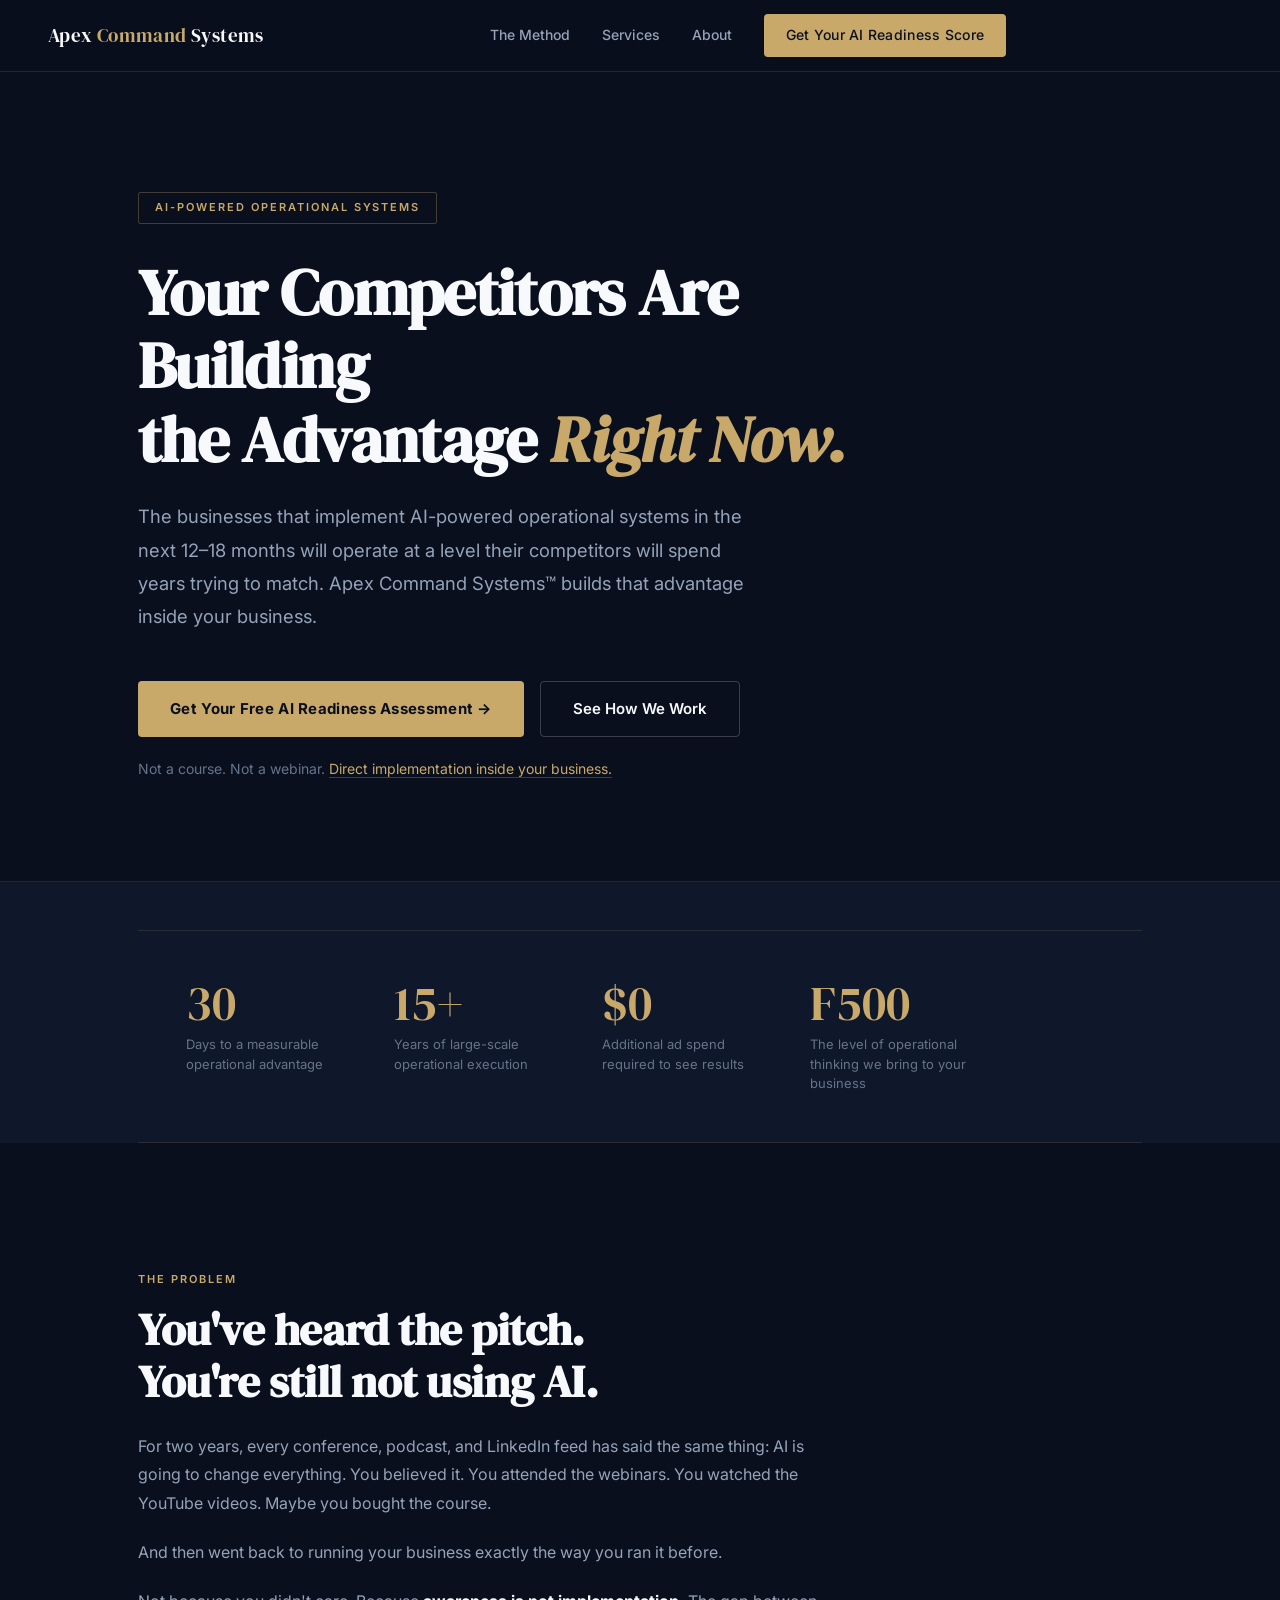
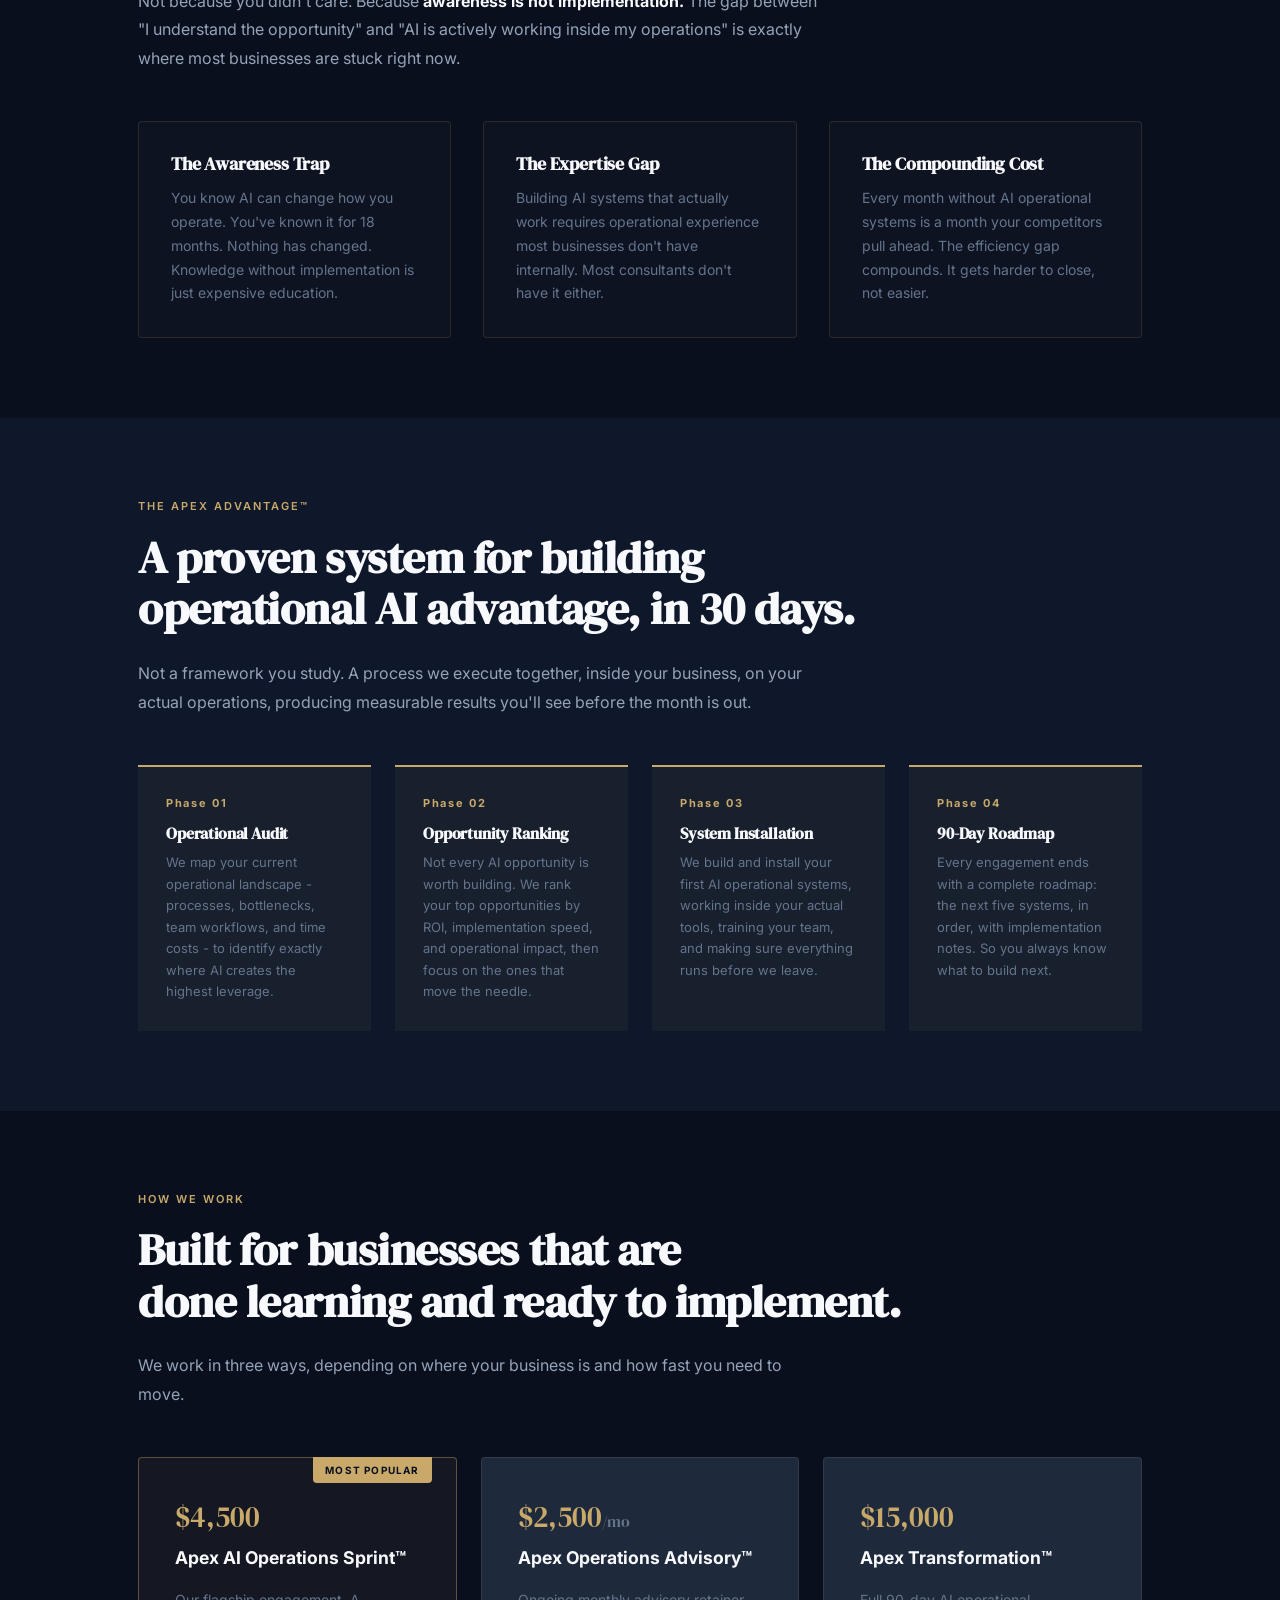
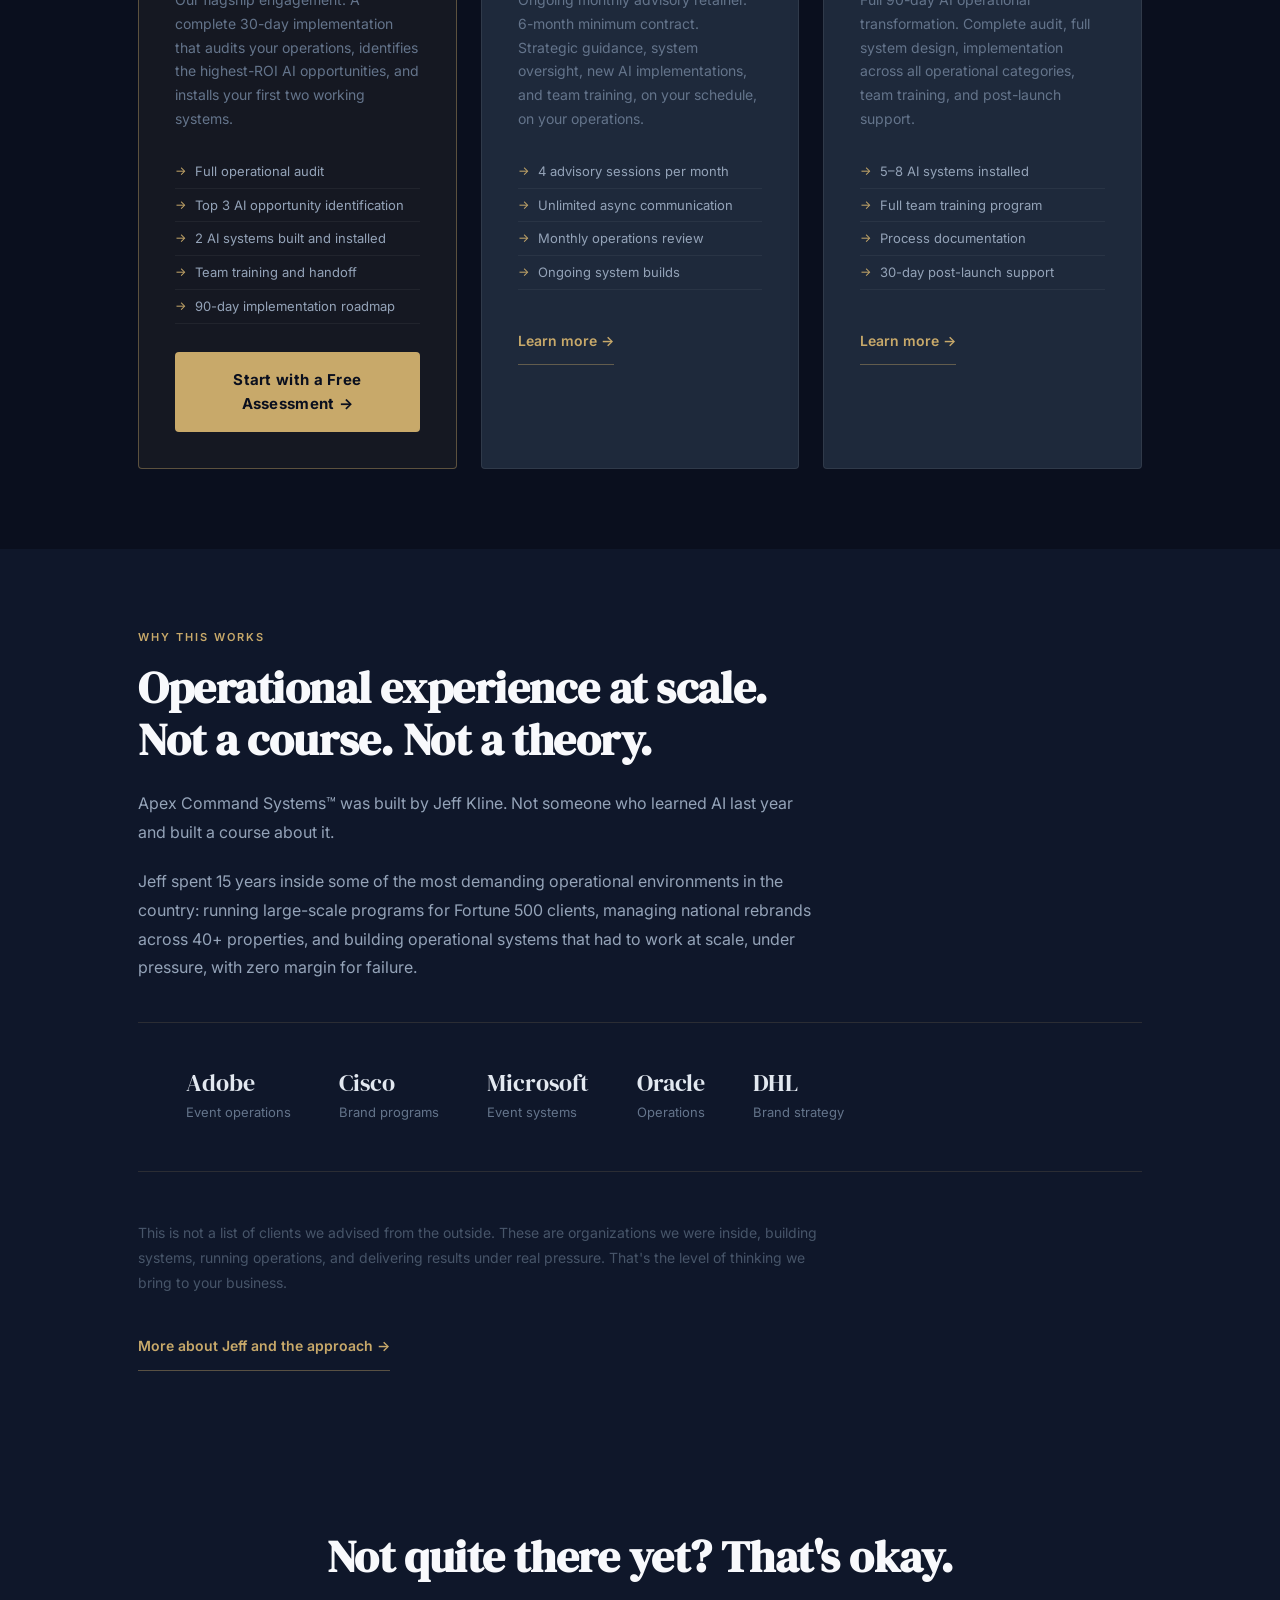
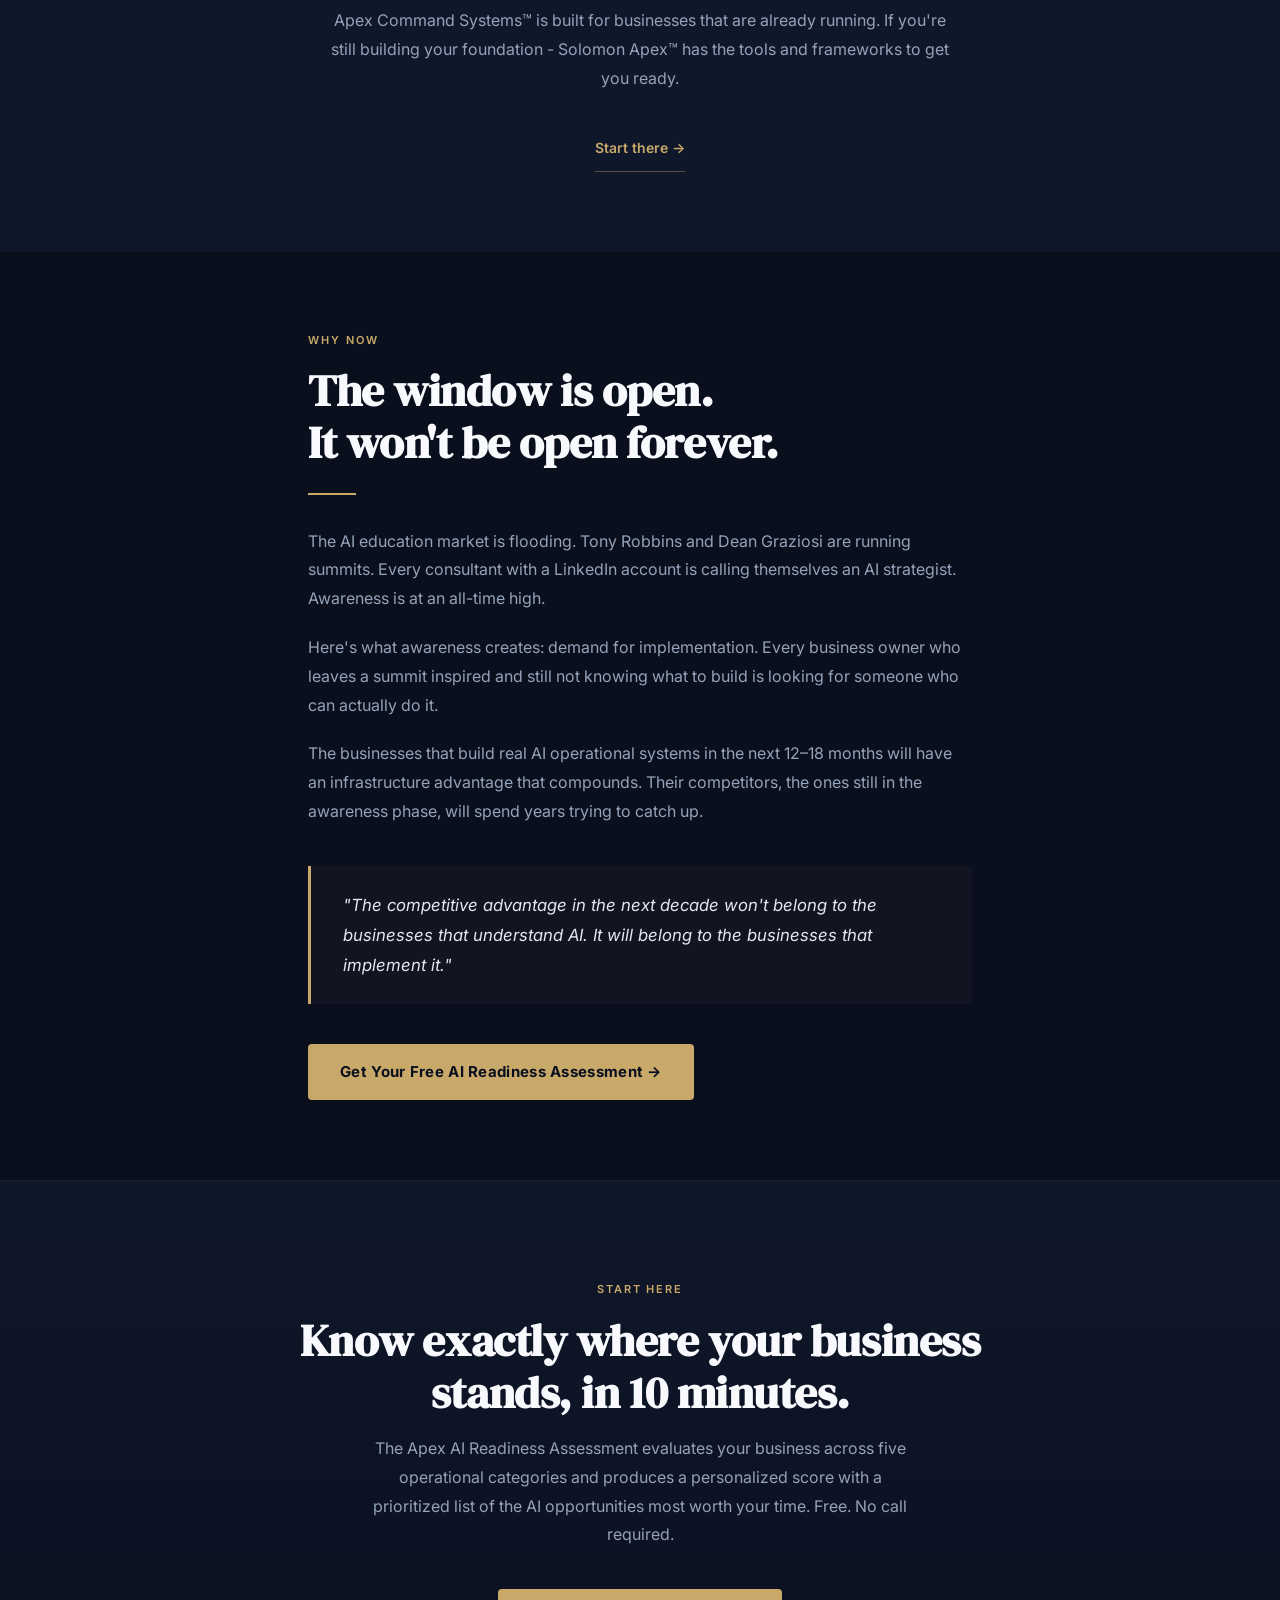
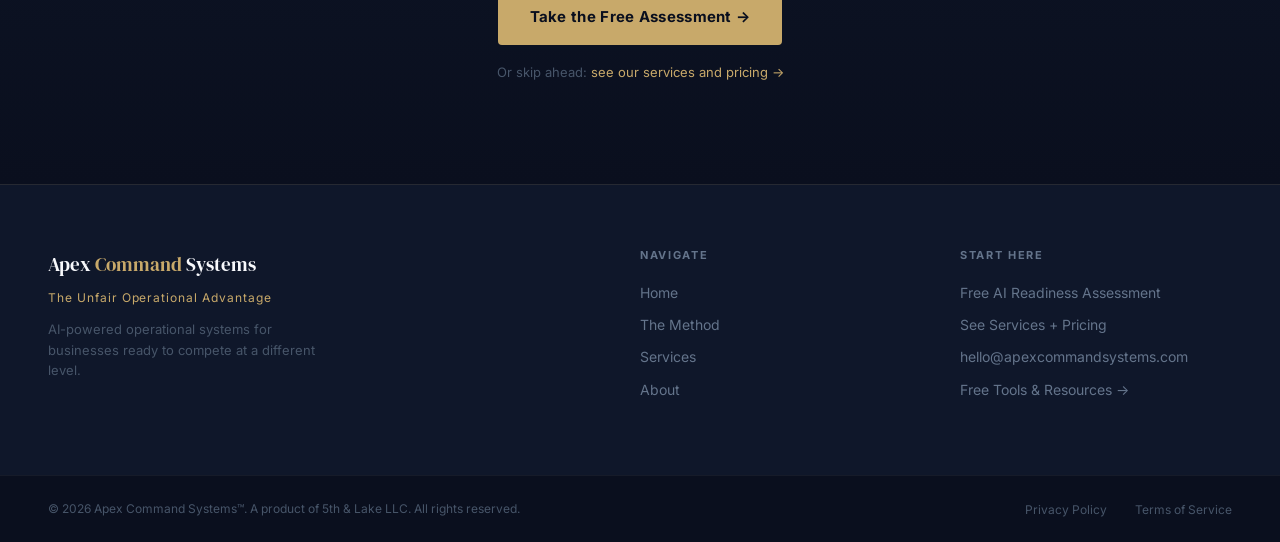
==== index.html @ 23bd30a6 "Fix favicon MIME type and add apple-touch-icon" ====
<!DOCTYPE html>
<html lang="en">
<head>
  <meta charset="UTF-8">
  <meta name="viewport" content="width=device-width, initial-scale=1.0">
  <title>Apex Command Systems&trade;: The Unfair Operational Advantage</title>
  <meta name="description" content="We help businesses gain an unfair operational advantage through AI-powered systems, strategic implementation, and operational excellence. Not a course. Implementation.">
  <link rel="preconnect" href="https://fonts.googleapis.com">
  <link rel="preconnect" href="https://fonts.gstatic.com" crossorigin>
  <link href="https://fonts.googleapis.com/css2?family=DM+Serif+Display:ital@0;1&family=Inter:wght@300;400;500;600;700&display=swap" rel="stylesheet">
  <link rel="icon" type="image/png" href="/favicon.png" sizes="any">
  <link rel="apple-touch-icon" href="/favicon.png">
  <link rel="stylesheet" href="/style.css">
</head>
<body>

  <!-- NAV -->
  <nav>
    <div>
      <a href="/" class="nav-logo">Apex <span>Command</span> Systems</a>
    </div>
    <div class="nav-links" id="navLinks">
      <a href="#methodology">The Method</a>
      <a href="/services.html">Services</a>
      <a href="/about.html">About</a>
      <a href="/assessment.html" class="nav-cta">Get Your AI Readiness Score</a>
    </div>
    <div class="hamburger" id="hamburger" onclick="toggleNav()">
      <span></span><span></span><span></span>
    </div>
  </nav>

  <!-- HERO -->
  <div class="hero">
    <span class="hero-eyebrow">AI-Powered Operational Systems</span>
    <h1>Your Competitors Are Building<br>the Advantage <em>Right Now.</em></h1>
    <p class="hero-sub">The businesses that implement AI-powered operational systems in the next 12–18 months will operate at a level their competitors will spend years trying to match. Apex Command Systems&trade; builds that advantage inside your business.</p>
    <div class="hero-actions">
      <a href="/assessment.html" class="btn-primary">Get Your Free AI Readiness Assessment →</a>
      <a href="/services.html" class="btn-secondary">See How We Work</a>
    </div>
    <p class="hero-secondary">Not a course. Not a webinar. <a href="/services.html">Direct implementation inside your business.</a></p>
  </div>

  <!-- STATS -->
  <div style="background: var(--bg-2); border-top: 1px solid rgba(200,169,106,0.1);">
    <div class="section" style="padding-top: 0; padding-bottom: 0;">
      <div class="stats-row">
        <div class="stat">
          <div class="stat-num">30</div>
          <div class="stat-label">Days to a measurable operational advantage</div>
        </div>
        <div class="stat">
          <div class="stat-num">15+</div>
          <div class="stat-label">Years of large-scale operational execution</div>
        </div>
        <div class="stat">
          <div class="stat-num">$0</div>
          <div class="stat-label">Additional ad spend required to see results</div>
        </div>
        <div class="stat">
          <div class="stat-num">F500</div>
          <div class="stat-label">The level of operational thinking we bring to your business</div>
        </div>
      </div>
    </div>
  </div>

  <!-- THE PROBLEM -->
  <div class="section">
    <span class="section-label">The Problem</span>
    <h2 class="section-heading">You've heard the pitch.<br>You're still not using AI.</h2>
    <p class="section-body">For two years, every conference, podcast, and LinkedIn feed has said the same thing: AI is going to change everything. You believed it. You attended the webinars. You watched the YouTube videos. Maybe you bought the course.</p>
    <p class="section-body">And then went back to running your business exactly the way you ran it before.</p>
    <p class="section-body">Not because you didn't care. Because <strong style="color: var(--white);">awareness is not implementation.</strong> The gap between "I understand the opportunity" and "AI is actively working inside my operations" is exactly where most businesses are stuck right now.</p>
    <div class="problem-grid">
      <div class="problem-card">
        <h3>The Awareness Trap</h3>
        <p>You know AI can change how you operate. You've known it for 18 months. Nothing has changed. Knowledge without implementation is just expensive education.</p>
      </div>
      <div class="problem-card">
        <h3>The Expertise Gap</h3>
        <p>Building AI systems that actually work requires operational experience most businesses don't have internally. Most consultants don't have it either.</p>
      </div>
      <div class="problem-card">
        <h3>The Compounding Cost</h3>
        <p>Every month without AI operational systems is a month your competitors pull ahead. The efficiency gap compounds. It gets harder to close, not easier.</p>
      </div>
    </div>
  </div>

  <!-- THE METHODOLOGY -->
  <div class="dark-section" id="methodology">
    <div class="section">
      <span class="section-label">The Apex Advantage&trade;</span>
      <h2 class="section-heading">A proven system for building<br>operational AI advantage, in 30 days.</h2>
      <p class="section-body" style="margin-bottom: 48px;">Not a framework you study. A process we execute together, inside your business, on your actual operations, producing measurable results you'll see before the month is out.</p>
      <div class="method-grid">
        <div class="method-card">
          <div class="method-num">Phase 01</div>
          <h3>Operational Audit</h3>
          <p>We map your current operational landscape - processes, bottlenecks, team workflows, and time costs - to identify exactly where AI creates the highest leverage.</p>
        </div>
        <div class="method-card">
          <div class="method-num">Phase 02</div>
          <h3>Opportunity Ranking</h3>
          <p>Not every AI opportunity is worth building. We rank your top opportunities by ROI, implementation speed, and operational impact, then focus on the ones that move the needle.</p>
        </div>
        <div class="method-card">
          <div class="method-num">Phase 03</div>
          <h3>System Installation</h3>
          <p>We build and install your first AI operational systems, working inside your actual tools, training your team, and making sure everything runs before we leave.</p>
        </div>
        <div class="method-card">
          <div class="method-num">Phase 04</div>
          <h3>90-Day Roadmap</h3>
          <p>Every engagement ends with a complete roadmap: the next five systems, in order, with implementation notes. So you always know what to build next.</p>
        </div>
      </div>
    </div>
  </div>

  <!-- SERVICES PREVIEW -->
  <div class="section">
    <span class="section-label">How We Work</span>
    <h2 class="section-heading">Built for businesses that are<br>done learning and ready to implement.</h2>
    <p class="section-body" style="margin-bottom: 48px;">We work in three ways, depending on where your business is and how fast you need to move.</p>
    <div class="services-grid">
      <div class="service-card featured">
        <div class="service-badge">Most Popular</div>
        <div class="service-price">$4,500</div>
        <div class="service-name">Apex AI Operations Sprint&trade;</div>
        <div class="service-desc">Our flagship engagement. A complete 30-day implementation that audits your operations, identifies the highest-ROI AI opportunities, and installs your first two working systems.</div>
        <ul class="service-includes">
          <li>Full operational audit</li>
          <li>Top 3 AI opportunity identification</li>
          <li>2 AI systems built and installed</li>
          <li>Team training and handoff</li>
          <li>90-day implementation roadmap</li>
        </ul>
        <a href="/assessment.html" class="btn-primary" style="width: 100%; text-align: center; display: block;">Start with a Free Assessment →</a>
      </div>
      <div class="service-card">
        <div class="service-price">$2,500<span style="font-size:1rem; color: var(--gray-3)">/mo</span></div>
        <div class="service-name">Apex Operations Advisory™</div>
        <div class="service-desc">Ongoing monthly advisory retainer. 6-month minimum contract. Strategic guidance, system oversight, new AI implementations, and team training, on your schedule, on your operations.</div>
        <ul class="service-includes">
          <li>4 advisory sessions per month</li>
          <li>Unlimited async communication</li>
          <li>Monthly operations review</li>
          <li>Ongoing system builds</li>
        </ul>
        <a href="services.html#advisory" class="btn-ghost">Learn more →</a>
      </div>
      <div class="service-card">
        <div class="service-price">$15,000</div>
        <div class="service-name">Apex Transformation™</div>
        <div class="service-desc">Full 90-day AI operational transformation. Complete audit, full system design, implementation across all operational categories, team training, and post-launch support.</div>
        <ul class="service-includes">
          <li>5–8 AI systems installed</li>
          <li>Full team training program</li>
          <li>Process documentation</li>
          <li>30-day post-launch support</li>
        </ul>
        <a href="services.html#transformation" class="btn-ghost">Learn more →</a>
      </div>
    </div>
  </div>

  <!-- CREDIBILITY -->
  <div class="dark-section">
    <div class="section">
      <span class="section-label">Why This Works</span>
      <h2 class="section-heading">Operational experience at scale.<br>Not a course. Not a theory.</h2>
      <p class="section-body">Apex Command Systems&trade; was built by Jeff Kline. Not someone who learned AI last year and built a course about it.</p>
      <p class="section-body">Jeff spent 15 years inside some of the most demanding operational environments in the country: running large-scale programs for Fortune 500 clients, managing national rebrands across 40+ properties, and building operational systems that had to work at scale, under pressure, with zero margin for failure.</p>
      <div class="stats-row" style="margin-top: 40px;">
        <div class="stat">
          <div class="stat-num" style="font-size: 1.5rem; color: var(--gray-1);">Adobe</div>
          <div class="stat-label">Event operations</div>
        </div>
        <div class="stat">
          <div class="stat-num" style="font-size: 1.5rem; color: var(--gray-1);">Cisco</div>
          <div class="stat-label">Brand programs</div>
        </div>
        <div class="stat">
          <div class="stat-num" style="font-size: 1.5rem; color: var(--gray-1);">Microsoft</div>
          <div class="stat-label">Event systems</div>
        </div>
        <div class="stat">
          <div class="stat-num" style="font-size: 1.5rem; color: var(--gray-1);">Oracle</div>
          <div class="stat-label">Operations</div>
        </div>
        <div class="stat">
          <div class="stat-num" style="font-size: 1.5rem; color: var(--gray-1);">DHL</div>
          <div class="stat-label">Brand strategy</div>
        </div>
      </div>
      <p class="section-body" style="margin-top: 40px; font-size: 14px; color: var(--gray-4);">This is not a list of clients we advised from the outside. These are organizations we were inside, building systems, running operations, and delivering results under real pressure. That's the level of thinking we bring to your business.</p>
      <a href="/about.html" class="btn-ghost" style="margin-top: 8px;">More about Jeff and the approach →</a>
    </div>
  </div>

  <!-- CROSS-SITE CALLOUT: SOLOMON APEX -->
  <div class="dark-section">
    <div class="section" style="text-align: center;">
      <h2 class="section-heading">Not quite there yet? That's okay.</h2>
      <p class="section-body" style="max-width: 640px; margin: 0 auto 32px;">Apex Command Systems&trade; is built for businesses that are already running. If you're still building your foundation - Solomon Apex&trade; has the tools and frameworks to get you ready.</p>
      <a href="https://solomonapex.com" class="btn-ghost">Start there &#8594;</a>
    </div>
  </div>

  <!-- THE URGENCY -->
  <div class="section-sm" style="padding: 80px 48px;">
    <span class="section-label">Why Now</span>
    <h2 class="section-heading" style="margin-bottom: 24px;">The window is open.<br>It won't be open forever.</h2>
    <div class="divider"></div>
    <p class="section-body">The AI education market is flooding. Tony Robbins and Dean Graziosi are running summits. Every consultant with a LinkedIn account is calling themselves an AI strategist. Awareness is at an all-time high.</p>
    <p class="section-body">Here's what awareness creates: demand for implementation. Every business owner who leaves a summit inspired and still not knowing what to build is looking for someone who can actually do it.</p>
    <p class="section-body">The businesses that build real AI operational systems in the next 12–18 months will have an infrastructure advantage that compounds. Their competitors, the ones still in the awareness phase, will spend years trying to catch up.</p>
    <div class="pull-quote">
      <p>"The competitive advantage in the next decade won't belong to the businesses that understand AI. It will belong to the businesses that implement it."</p>
    </div>
    <a href="/assessment.html" class="btn-primary">Get Your Free AI Readiness Assessment →</a>
  </div>

  <!-- ASSESSMENT CTA -->
  <div class="cta-section">
    <span class="section-label" style="display: block; margin-bottom: 16px;">Start Here</span>
    <h2 class="section-heading">Know exactly where your business<br>stands, in 10 minutes.</h2>
    <p class="section-body">The Apex AI Readiness Assessment evaluates your business across five operational categories and produces a personalized score with a prioritized list of the AI opportunities most worth your time. Free. No call required.</p>
    <a href="/assessment.html" class="btn-primary">Take the Free Assessment →</a>
    <p class="form-note" style="margin-top: 16px;">Or skip ahead: <a href="/services.html" style="color: var(--gold);">see our services and pricing →</a></p>
  </div>

  <!-- FOOTER -->
  <footer>
    <div class="footer-brand">
      <div class="logo">Apex <span>Command</span> Systems</div>
      <div class="tagline">The Unfair Operational Advantage</div>
      <div class="desc">AI-powered operational systems for businesses ready to compete at a different level.</div>
    </div>
    <div class="footer-col">
      <h4>Navigate</h4>
      <a href="/">Home</a>
      <a href="#methodology">The Method</a>
      <a href="/services.html">Services</a>
      <a href="/about.html">About</a>
    </div>
    <div class="footer-col">
      <h4>Start Here</h4>
      <a href="/assessment.html">Free AI Readiness Assessment</a>
      <a href="/services.html">See Services + Pricing</a>
      <a href="mailto:hello@apexcommandsystems.com">hello@apexcommandsystems.com</a>
      <a href="https://solomonapex.com" target="_blank">Free Tools &amp; Resources →</a>
    </div>
  </footer>
  <div class="footer-bottom">
    <p>© 2026 Apex Command Systems&trade;. A product of 5th &amp; Lake LLC. All rights reserved.</p>
    <div>
      <a href="/privacy.html">Privacy Policy</a>
      <a href="/terms.html">Terms of Service</a>
    </div>
  </div>

  <script>
    function toggleNav() {
      document.getElementById('navLinks').classList.toggle('open');
    }
  </script>

</body>
</html>
---- style.css ----
/* ============================================
   APEX COMMAND SYSTEMS — Design System
   Premium / Executive / Operator
   ============================================ */

:root {
  --navy:      #0A0F1E;
  --navy-2:    #0F172A;
  --navy-3:    #1E293B;
  --navy-4:    #2D3F55;
  --gold:      #C8A96A;
  --gold-light:#DFC08A;
  --white:     #F8F9FC;
  --gray-1:    #E2E8F0;
  --gray-2:    #94A3B8;
  --gray-3:    #64748B;
  --gray-4:    #475569;
  --green:     #22C55E;
  --red:       #EF4444;
  --accent:    var(--gold);
  --bg:        var(--navy);
  --bg-2:      var(--navy-2);
  --bg-3:      var(--navy-3);
  --text:      var(--white);
}

*, *::before, *::after { box-sizing: border-box; margin: 0; padding: 0; }

html { scroll-behavior: smooth; }

body {
  font-family: 'Inter', -apple-system, sans-serif;
  background: var(--bg);
  color: var(--text);
  font-size: 16px;
  line-height: 1.6;
  -webkit-font-smoothing: antialiased;
}

/* ── TYPOGRAPHY ── */
h1, h2, h3, h4 {
  font-family: 'DM Serif Display', Georgia, serif;
  line-height: 1.15;
  letter-spacing: -0.01em;
}
h1 { font-size: clamp(2.4rem, 5vw, 4rem); color: var(--white); }
h2 { font-size: clamp(1.8rem, 3.5vw, 2.8rem); color: var(--white); }
h3 { font-size: 1.4rem; color: var(--white); }
h4 { font-size: 1.1rem; font-family: 'Inter', sans-serif; font-weight: 600; }
em { font-style: italic; color: var(--gold); }

p { color: var(--gray-2); line-height: 1.75; }

a { color: var(--gold); text-decoration: none; transition: opacity 0.2s; }
a:hover { opacity: 0.8; }

/* ── NAVIGATION ── */
nav {
  position: sticky;
  top: 0;
  z-index: 100;
  display: flex;
  align-items: center;
  justify-content: space-between;
  padding: 0 48px;
  height: 72px;
  background: rgba(10, 15, 30, 0.95);
  border-bottom: 1px solid rgba(200, 169, 106, 0.15);
  backdrop-filter: blur(12px);
}
.nav-logo {
  font-family: 'DM Serif Display', serif;
  font-size: 1.2rem;
  color: var(--white);
  letter-spacing: 0.02em;
}
.nav-logo span { color: var(--gold); }
.nav-tagline {
  font-size: 11px;
  font-weight: 500;
  letter-spacing: 0.12em;
  text-transform: uppercase;
  color: var(--gray-3);
}
.nav-links {
  display: flex;
  align-items: center;
  gap: 32px;
}
.nav-links a {
  font-size: 14px;
  font-weight: 500;
  color: var(--gray-2);
  transition: color 0.2s;
}
.nav-links a:hover { color: var(--white); }
.nav-cta {
  background: var(--gold);
  color: var(--navy) !important;
  padding: 10px 22px;
  border-radius: 4px;
  font-weight: 600;
  font-size: 13px;
  letter-spacing: 0.02em;
  transition: background 0.2s !important;
}
.nav-cta:hover { background: var(--gold-light) !important; opacity: 1 !important; }

/* ── HERO ── */
.hero {
  position: relative;
  padding: 120px 48px 100px;
  max-width: 1100px;
  margin: 0 auto;
}
.hero-eyebrow {
  display: inline-block;
  font-size: 11px;
  font-weight: 600;
  letter-spacing: 0.18em;
  text-transform: uppercase;
  color: var(--gold);
  border: 1px solid rgba(200,169,106,0.3);
  padding: 6px 16px;
  border-radius: 2px;
  margin-bottom: 32px;
}
.hero h1 { margin-bottom: 24px; max-width: 820px; }
.hero-sub {
  font-size: 1.15rem;
  color: var(--gray-2);
  max-width: 620px;
  margin-bottom: 48px;
  line-height: 1.8;
}
.hero-actions { display: flex; gap: 16px; flex-wrap: wrap; align-items: center; }
.hero-secondary {
  font-size: 14px;
  color: var(--gray-3);
  margin-top: 20px;
}
.hero-secondary a { color: var(--gold); border-bottom: 1px solid rgba(200,169,106,0.3); }

/* ── BUTTONS ── */
.btn-primary {
  display: inline-block;
  background: var(--gold);
  color: var(--navy);
  font-weight: 700;
  font-size: 15px;
  padding: 16px 32px;
  border-radius: 4px;
  letter-spacing: 0.02em;
  transition: background 0.2s, transform 0.15s;
  cursor: pointer;
  border: none;
}
.btn-primary:hover { background: var(--gold-light); transform: translateY(-1px); }

.btn-secondary {
  display: inline-block;
  background: transparent;
  color: var(--white);
  font-weight: 600;
  font-size: 15px;
  padding: 15px 32px;
  border-radius: 4px;
  border: 1px solid rgba(255,255,255,0.2);
  transition: border-color 0.2s, background 0.2s;
  cursor: pointer;
}
.btn-secondary:hover { border-color: rgba(255,255,255,0.5); background: rgba(255,255,255,0.05); }

.btn-ghost {
  display: inline-block;
  color: var(--gold);
  font-weight: 600;
  font-size: 14px;
  padding: 12px 0;
  border-bottom: 1px solid rgba(200,169,106,0.4);
  transition: border-color 0.2s;
}
.btn-ghost:hover { border-color: var(--gold); opacity: 1; }

/* ── SECTIONS ── */
.section {
  max-width: 1100px;
  margin: 0 auto;
  padding: 80px 48px;
}
.section-sm {
  max-width: 760px;
  margin: 0 auto;
  padding: 80px 48px;
}
.dark-section { background: var(--bg-2); }
.darker-section { background: var(--bg-3); }
.section-label {
  display: block;
  font-size: 11px;
  font-weight: 600;
  letter-spacing: 0.18em;
  text-transform: uppercase;
  color: var(--gold);
  margin-bottom: 16px;
}
.section-heading { margin-bottom: 24px; }
.section-body { color: var(--gray-2); line-height: 1.8; margin-bottom: 20px; max-width: 680px; }

/* ── DIVIDER ── */
.divider {
  width: 48px;
  height: 2px;
  background: var(--gold);
  margin: 0 0 32px;
}

/* ── PROBLEM SECTION ── */
.problem-grid {
  display: grid;
  grid-template-columns: repeat(auto-fit, minmax(280px, 1fr));
  gap: 32px;
  margin-top: 48px;
}
.problem-card {
  padding: 32px;
  border: 1px solid rgba(200,169,106,0.15);
  border-radius: 4px;
  background: rgba(255,255,255,0.02);
}
.problem-card h3 { font-size: 1.1rem; margin-bottom: 12px; }
.problem-card p { font-size: 14px; color: var(--gray-3); line-height: 1.7; }

/* ── METHODOLOGY ── */
.method-grid {
  display: grid;
  grid-template-columns: repeat(auto-fit, minmax(220px, 1fr));
  gap: 24px;
  margin-top: 48px;
}
.method-card {
  padding: 28px;
  background: rgba(200,169,106,0.05);
  border-top: 2px solid var(--gold);
}
.method-num {
  font-size: 11px;
  font-weight: 700;
  letter-spacing: 0.15em;
  color: var(--gold);
  margin-bottom: 12px;
}
.method-card h3 { font-size: 1rem; margin-bottom: 10px; }
.method-card p { font-size: 13px; color: var(--gray-3); line-height: 1.65; }

/* ── SERVICES / OFFER CARDS ── */
.services-grid {
  display: grid;
  grid-template-columns: repeat(auto-fit, minmax(300px, 1fr));
  gap: 24px;
  margin-top: 48px;
}
.service-card {
  padding: 36px;
  border: 1px solid rgba(255,255,255,0.08);
  border-radius: 4px;
  background: var(--bg-3);
  position: relative;
}
.service-card.featured {
  border-color: rgba(200,169,106,0.4);
  background: rgba(200,169,106,0.06);
}
.service-badge {
  position: absolute;
  top: -1px;
  right: 24px;
  font-size: 10px;
  font-weight: 700;
  letter-spacing: 0.12em;
  text-transform: uppercase;
  background: var(--gold);
  color: var(--navy);
  padding: 5px 12px;
  border-radius: 0 0 4px 4px;
}
.service-price {
  font-size: 1.8rem;
  font-family: 'DM Serif Display', serif;
  color: var(--gold);
  margin-bottom: 4px;
}
.service-name { font-size: 1.1rem; font-weight: 700; color: var(--white); margin-bottom: 16px; }
.service-desc { font-size: 14px; color: var(--gray-3); line-height: 1.7; margin-bottom: 24px; }
.service-includes { list-style: none; margin-bottom: 28px; }
.service-includes li {
  font-size: 13px;
  color: var(--gray-2);
  padding: 6px 0;
  border-bottom: 1px solid rgba(255,255,255,0.05);
  padding-left: 20px;
  position: relative;
}
.service-includes li::before {
  content: "→";
  position: absolute;
  left: 0;
  color: var(--gold);
  font-size: 12px;
}

/* ── CREDENTIALS ── */
.credential-logos {
  display: flex;
  flex-wrap: wrap;
  gap: 12px;
  margin-top: 32px;
}
.credential-logo {
  padding: 10px 20px;
  border: 1px solid rgba(255,255,255,0.1);
  border-radius: 3px;
  font-size: 13px;
  font-weight: 600;
  color: var(--gray-3);
  letter-spacing: 0.05em;
}

/* ── STATS ── */
.stats-row {
  display: flex;
  flex-wrap: wrap;
  gap: 48px;
  margin: 48px 0;
  padding: 48px;
  border-top: 1px solid rgba(200,169,106,0.15);
  border-bottom: 1px solid rgba(200,169,106,0.15);
}
.stat { text-align: left; }
.stat-num {
  font-family: 'DM Serif Display', serif;
  font-size: 3rem;
  color: var(--gold);
  line-height: 1;
  margin-bottom: 8px;
}
.stat-label { font-size: 13px; color: var(--gray-3); max-width: 160px; line-height: 1.5; }

/* ── CHECKLIST ── */
.checklist { list-style: none; margin-bottom: 32px; }
.checklist li {
  padding: 10px 0 10px 28px;
  border-bottom: 1px solid rgba(255,255,255,0.05);
  font-size: 15px;
  color: var(--gray-2);
  position: relative;
}
.checklist li::before {
  content: "✓";
  position: absolute;
  left: 0;
  color: var(--gold);
  font-weight: 700;
}

/* ── PULL QUOTE ── */
.pull-quote {
  border-left: 3px solid var(--gold);
  padding: 24px 32px;
  background: rgba(200,169,106,0.04);
  margin: 40px 0;
}
.pull-quote p {
  font-size: 1.05rem;
  font-style: italic;
  color: var(--gray-1);
  line-height: 1.8;
}

/* ── CTA SECTION ── */
.cta-section {
  text-align: center;
  padding: 100px 48px;
  background: linear-gradient(180deg, var(--bg-2) 0%, var(--bg) 100%);
  border-top: 1px solid rgba(200,169,106,0.1);
}
.cta-section h2 { margin-bottom: 16px; }
.cta-section .section-body { margin: 0 auto 40px; max-width: 540px; }

/* ── FORM ── */
.opt-in-form {
  display: flex;
  gap: 12px;
  flex-wrap: wrap;
  justify-content: center;
}
.opt-in-form input[type="email"] {
  flex: 1;
  min-width: 260px;
  padding: 16px 20px;
  background: var(--bg-3);
  border: 1px solid rgba(255,255,255,0.12);
  border-radius: 4px;
  color: var(--white);
  font-size: 15px;
  outline: none;
  transition: border-color 0.2s;
}
.opt-in-form input[type="email"]:focus { border-color: var(--gold); }
.opt-in-form button { cursor: pointer; }
.form-note { font-size: 13px; color: var(--gray-4); }

/* ── PAGE HEADER ── */
.page-header {
  padding: 100px 48px 64px;
  max-width: 1100px;
  margin: 0 auto;
  border-bottom: 1px solid rgba(255,255,255,0.06);
}
.page-header h1 { margin-bottom: 20px; max-width: 720px; }
.page-header p { font-size: 1.1rem; max-width: 580px; color: var(--gray-2); line-height: 1.8; }

/* ── FOOTER ── */
footer {
  background: var(--navy-2);
  border-top: 1px solid rgba(200,169,106,0.12);
  padding: 64px 48px;
  display: grid;
  grid-template-columns: 2fr 1fr 1fr;
  gap: 48px;
  max-width: 100%;
}
.footer-brand .logo {
  font-family: 'DM Serif Display', serif;
  font-size: 1.2rem;
  color: var(--white);
  margin-bottom: 8px;
}
.footer-brand .logo span { color: var(--gold); }
.footer-brand .tagline { font-size: 12px; color: var(--gold); letter-spacing: 0.08em; margin-bottom: 12px; }
.footer-brand .desc { font-size: 13px; color: var(--gray-4); line-height: 1.6; max-width: 280px; }
.footer-col h4 { font-size: 11px; font-weight: 700; letter-spacing: 0.15em; text-transform: uppercase; color: var(--gray-3); margin-bottom: 20px; font-family: 'Inter', sans-serif; }
.footer-col a { display: block; font-size: 14px; color: var(--gray-3); margin-bottom: 10px; transition: color 0.2s; }
.footer-col a:hover { color: var(--white); }
.footer-bottom {
  background: var(--navy);
  border-top: 1px solid rgba(255,255,255,0.05);
  padding: 20px 48px;
  display: flex;
  justify-content: space-between;
  align-items: center;
  flex-wrap: wrap;
  gap: 12px;
}
.footer-bottom p { font-size: 12px; color: var(--gray-4); }
.footer-bottom a { font-size: 12px; color: var(--gray-4); margin-left: 24px; }
.footer-bottom a:hover { color: var(--gray-2); }

/* ── MOBILE ── */
@media (max-width: 768px) {
  nav { padding: 0 24px; }
  .nav-links { display: none; }
  .hamburger { display: flex; flex-direction: column; gap: 5px; cursor: pointer; padding: 8px; }
  .hamburger span { width: 22px; height: 2px; background: var(--white); border-radius: 2px; transition: 0.3s; }
  .nav-links.open {
    display: flex;
    flex-direction: column;
    position: absolute;
    top: 72px;
    left: 0;
    right: 0;
    background: var(--navy-2);
    padding: 24px;
    gap: 20px;
    border-bottom: 1px solid rgba(255,255,255,0.06);
  }
  .hero { padding: 64px 24px 64px; }
  .section { padding: 56px 24px; }
  .section-sm { padding: 56px 24px; }
  .problem-grid, .method-grid, .services-grid { grid-template-columns: 1fr; }
  .stats-row { flex-direction: column; gap: 32px; padding: 32px 24px; }
  footer { grid-template-columns: 1fr; gap: 32px; padding: 48px 24px; }
  .footer-bottom { flex-direction: column; align-items: flex-start; padding: 20px 24px; }
  .footer-bottom a { margin-left: 0; margin-right: 16px; }
  .cta-section { padding: 64px 24px; }
  .page-header { padding: 64px 24px 48px; }
}
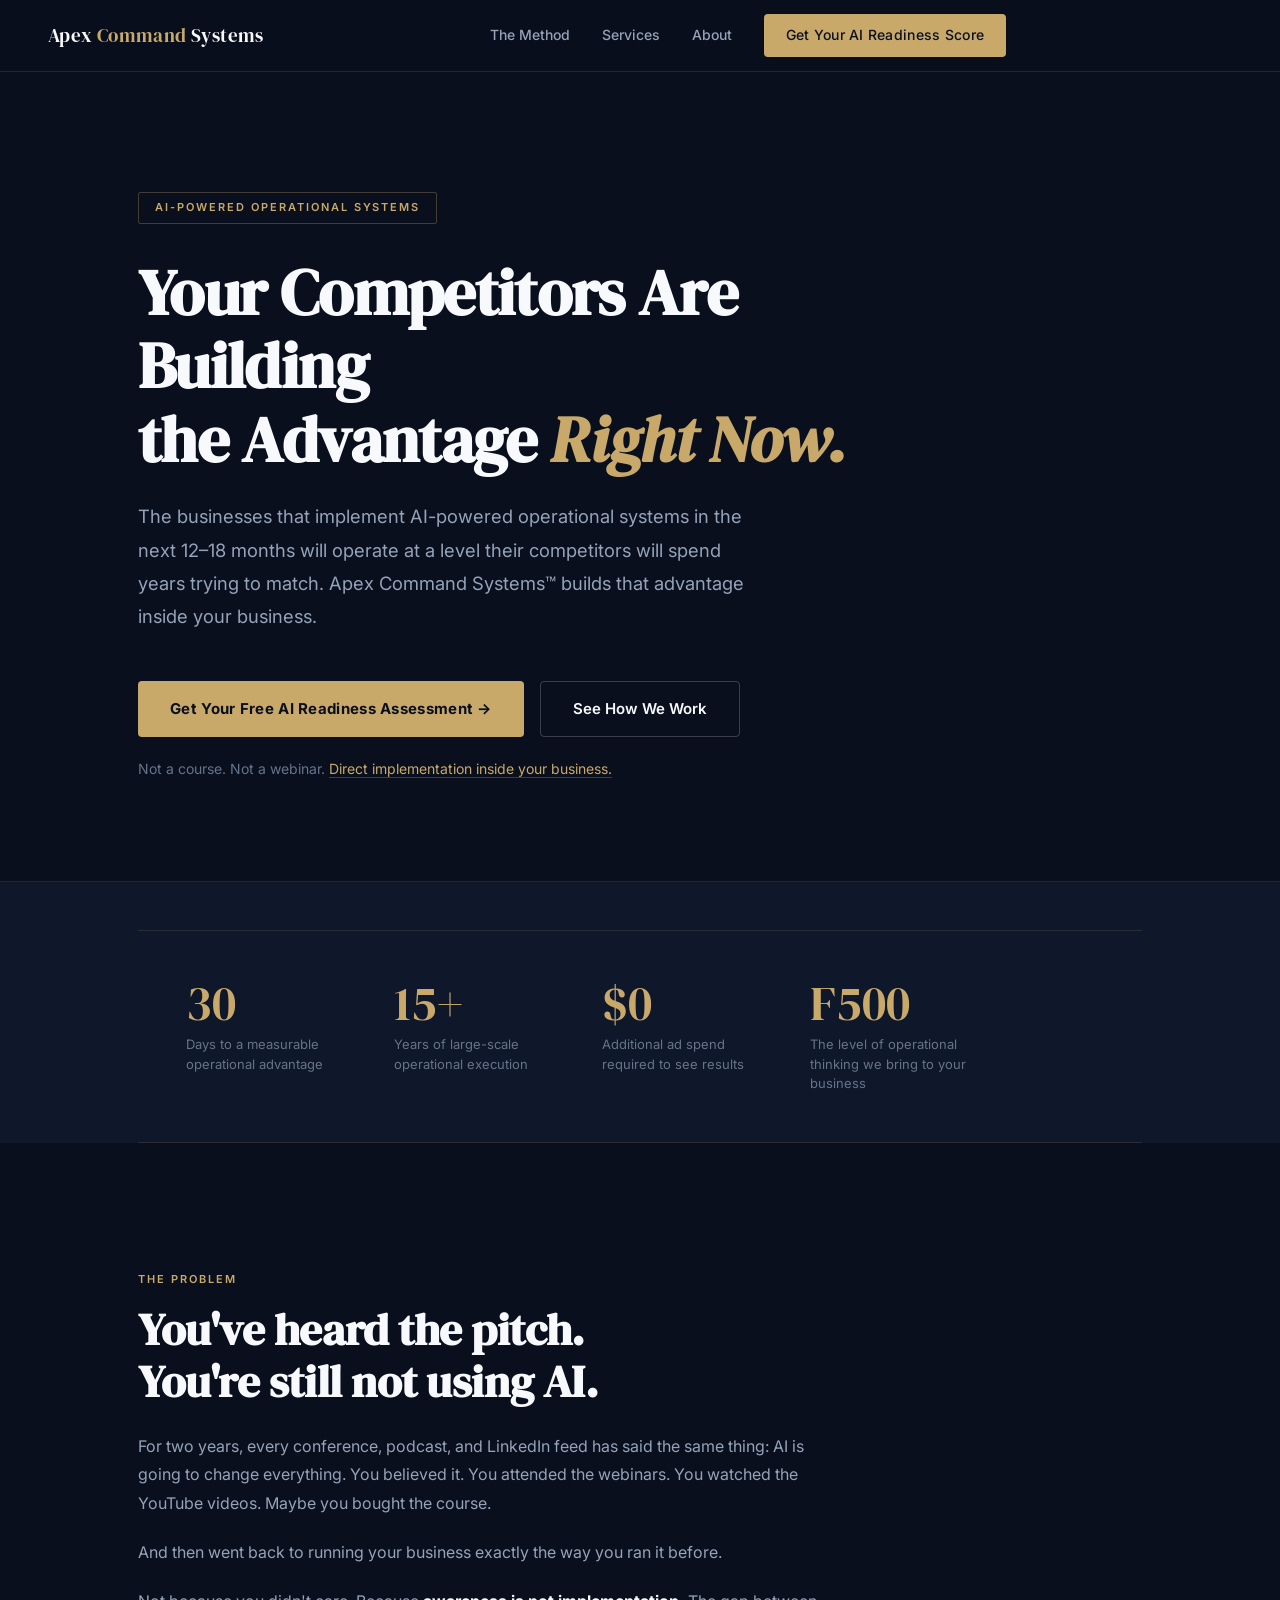
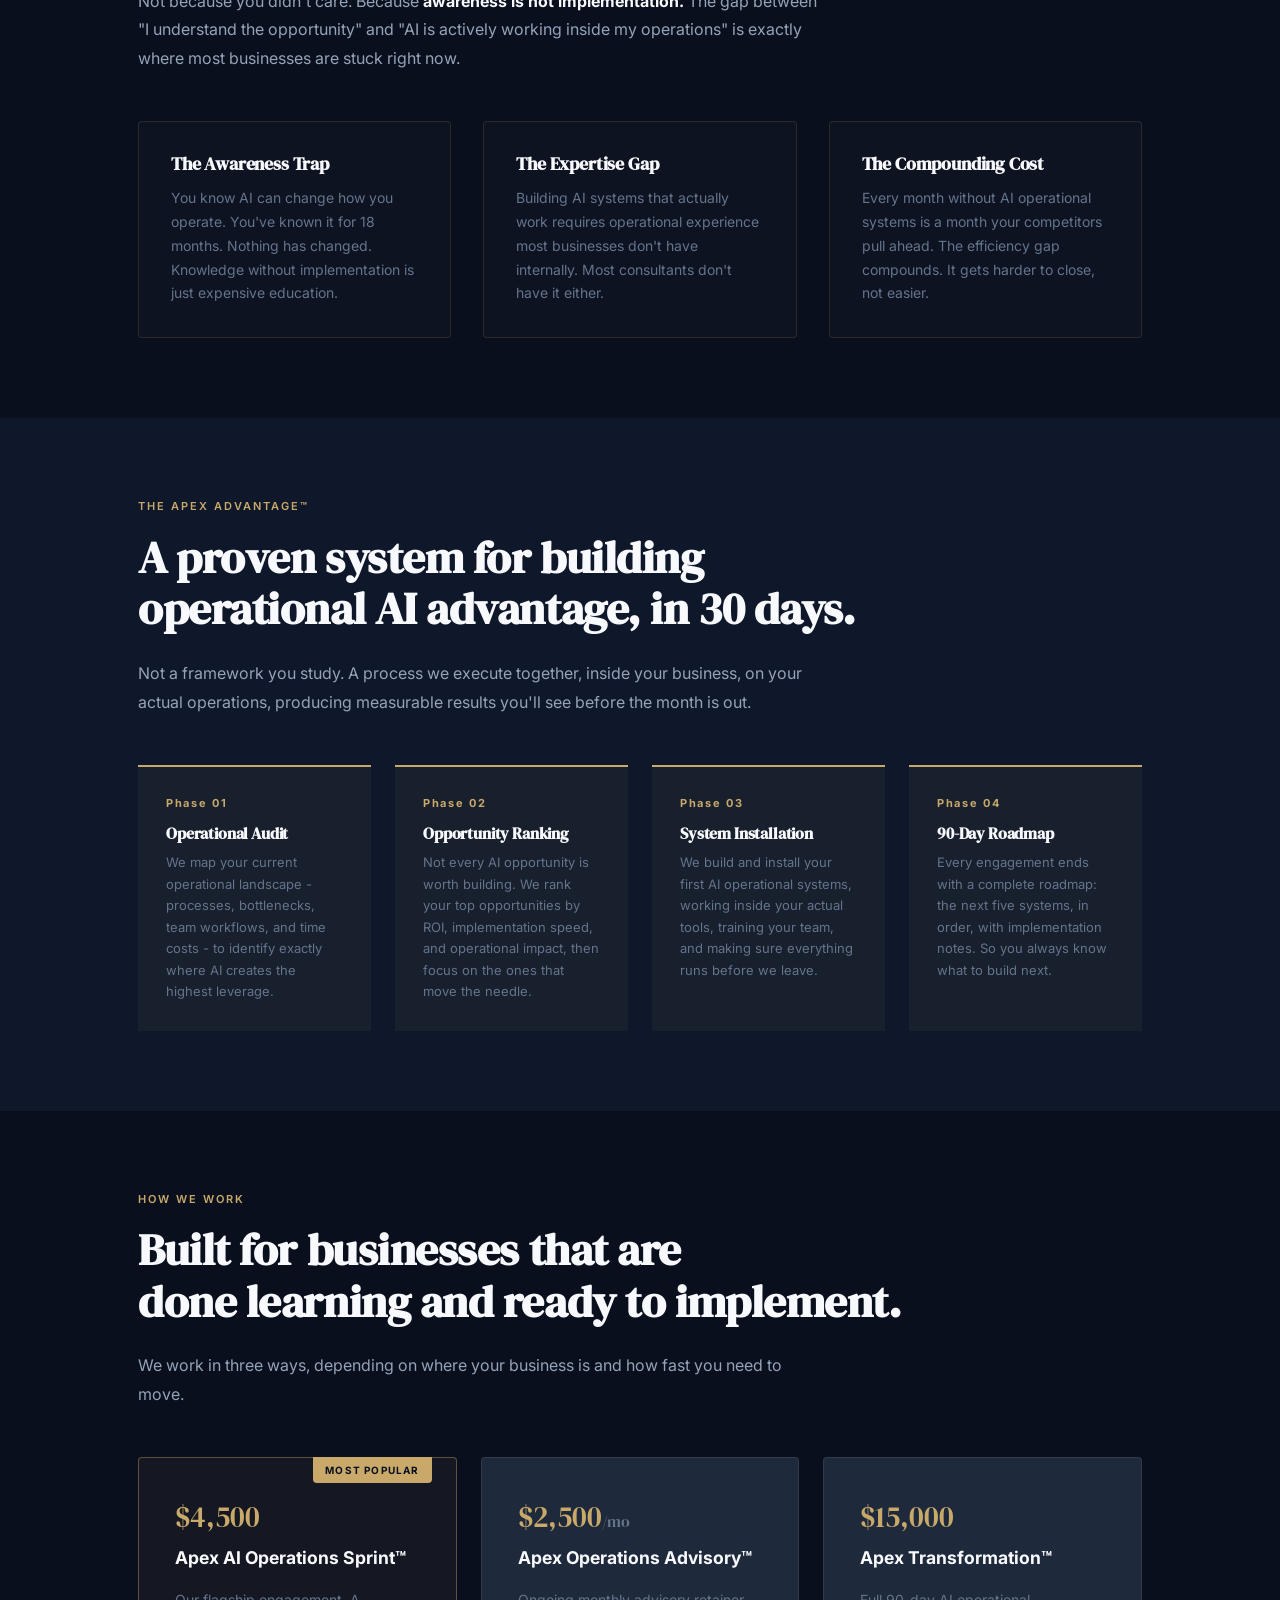
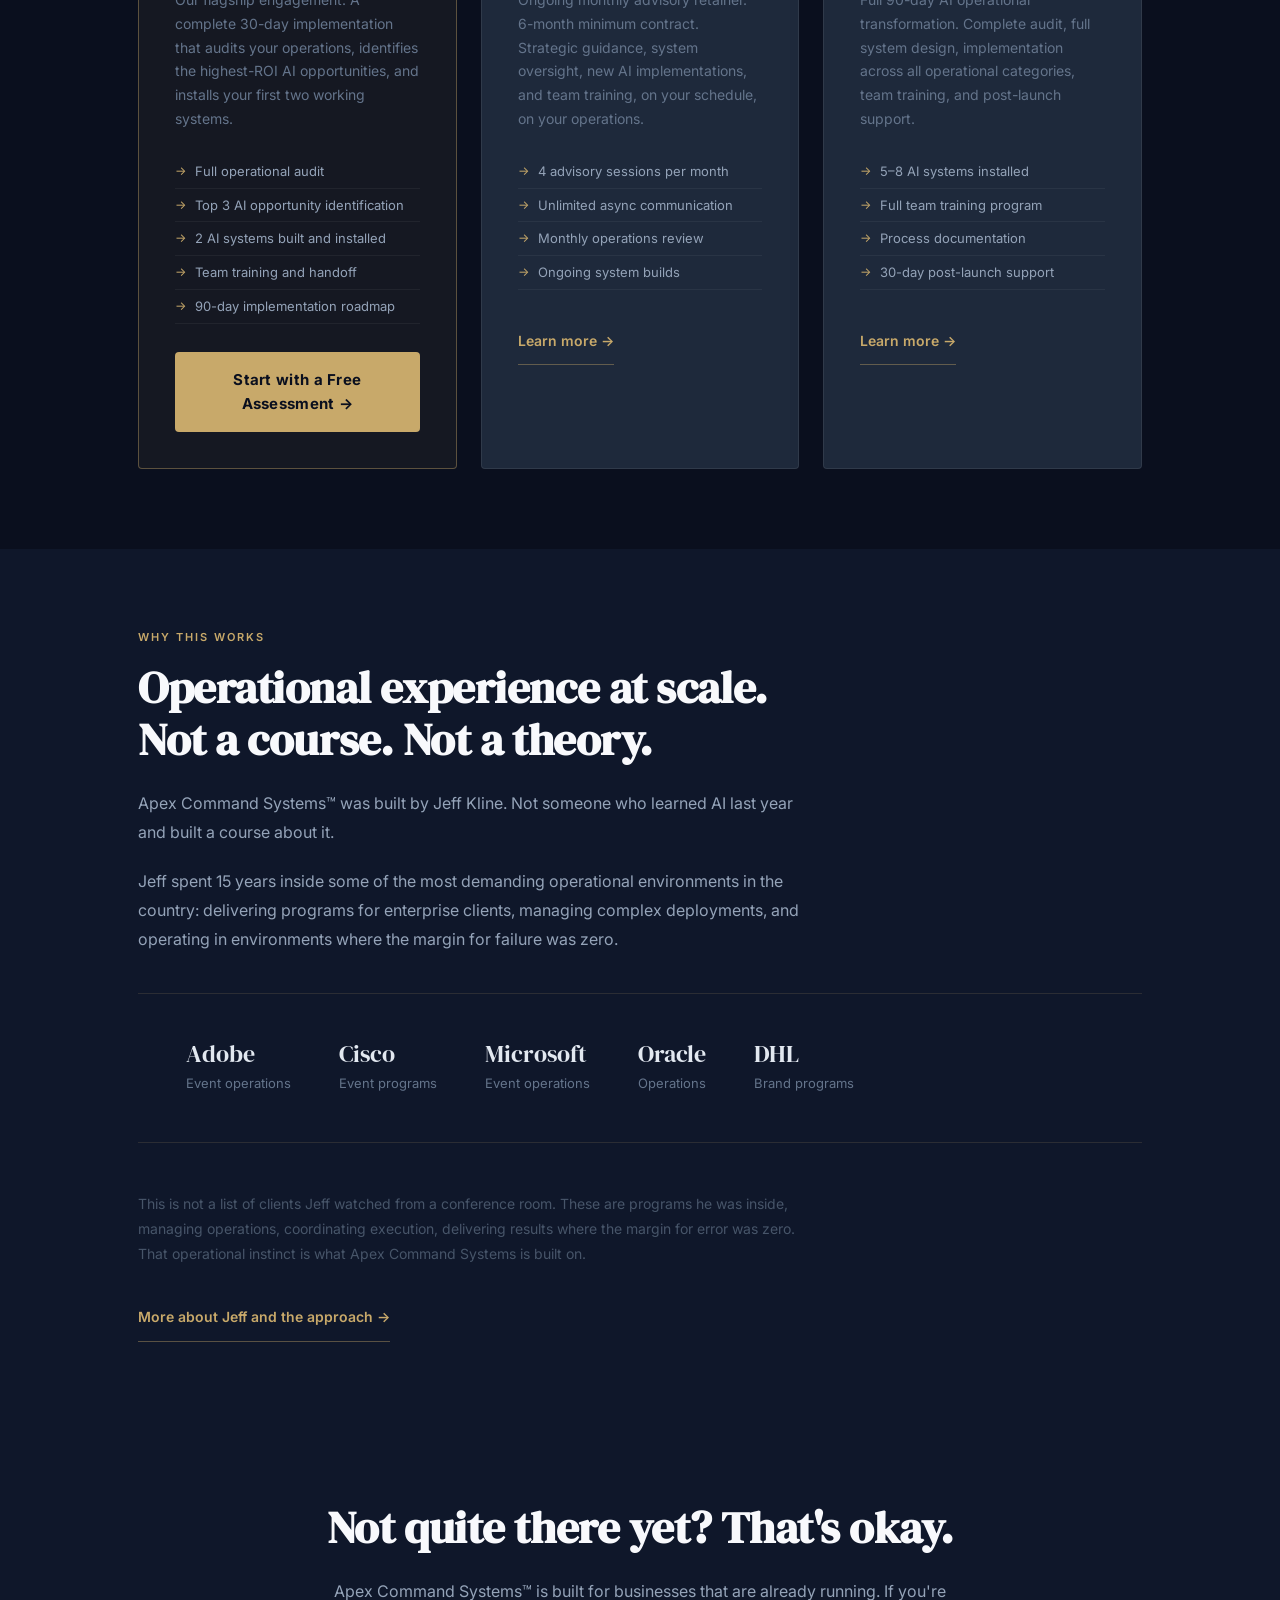
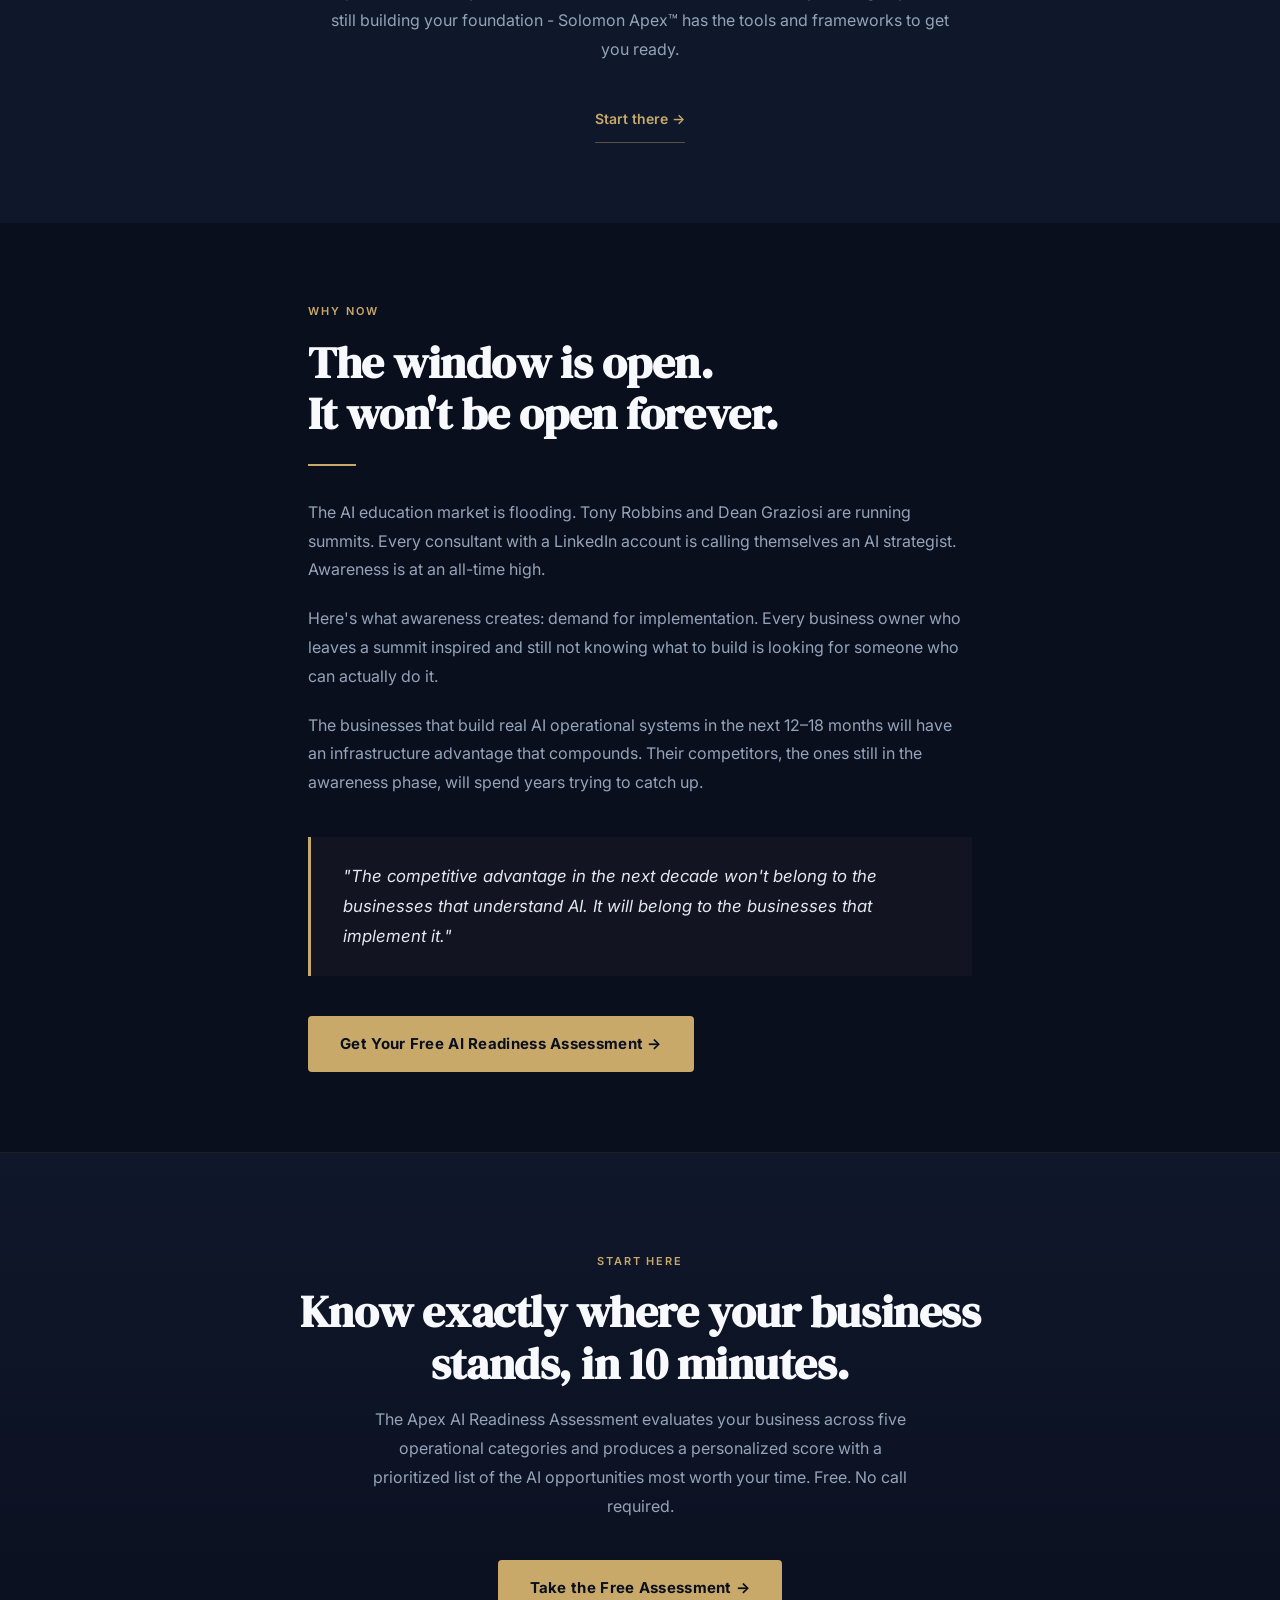
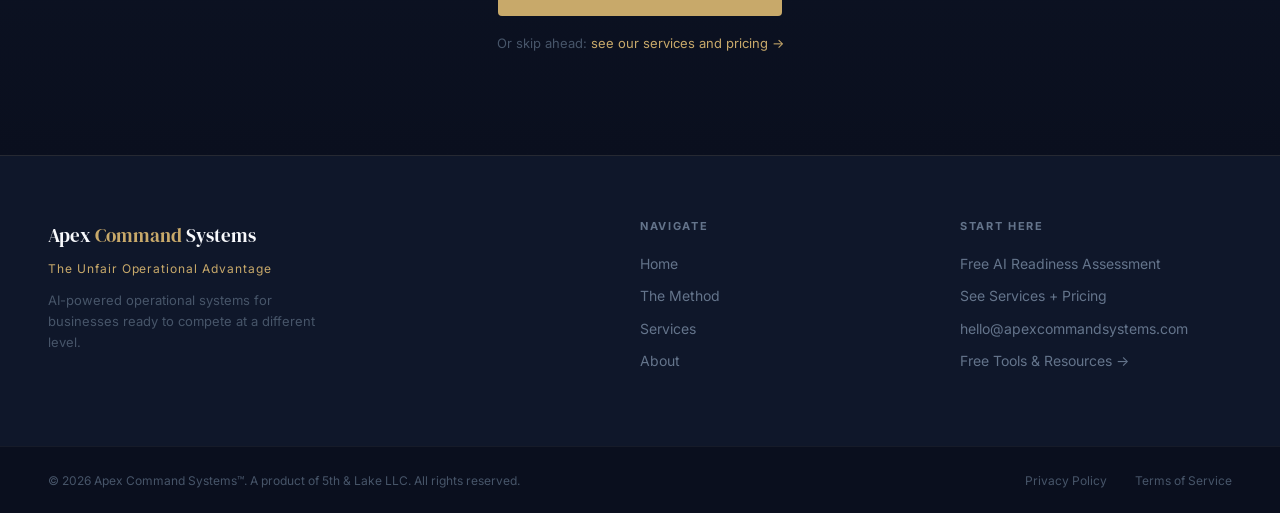
==== commit 87ca9f70: "Credential audit: accurate reframing of enterprise experience" ====
--- a/index.html
+++ b/index.html
@@ -173,7 +173,7 @@
       <span class="section-label">Why This Works</span>
       <h2 class="section-heading">Operational experience at scale.<br>Not a course. Not a theory.</h2>
       <p class="section-body">Apex Command Systems&trade; was built by Jeff Kline. Not someone who learned AI last year and built a course about it.</p>
-      <p class="section-body">Jeff spent 15 years inside some of the most demanding operational environments in the country: running large-scale programs for Fortune 500 clients, managing national rebrands across 40+ properties, and building operational systems that had to work at scale, under pressure, with zero margin for failure.</p>
+      <p class="section-body">Jeff spent 15 years inside some of the most demanding operational environments in the country: delivering programs for enterprise clients, managing complex deployments, and operating in environments where the margin for failure was zero.</p>
       <div class="stats-row" style="margin-top: 40px;">
         <div class="stat">
           <div class="stat-num" style="font-size: 1.5rem; color: var(--gray-1);">Adobe</div>
@@ -181,11 +181,11 @@
         </div>
         <div class="stat">
           <div class="stat-num" style="font-size: 1.5rem; color: var(--gray-1);">Cisco</div>
-          <div class="stat-label">Brand programs</div>
+          <div class="stat-label">Event programs</div>
         </div>
         <div class="stat">
           <div class="stat-num" style="font-size: 1.5rem; color: var(--gray-1);">Microsoft</div>
-          <div class="stat-label">Event systems</div>
+          <div class="stat-label">Event operations</div>
         </div>
         <div class="stat">
           <div class="stat-num" style="font-size: 1.5rem; color: var(--gray-1);">Oracle</div>
@@ -193,10 +193,10 @@
         </div>
         <div class="stat">
           <div class="stat-num" style="font-size: 1.5rem; color: var(--gray-1);">DHL</div>
-          <div class="stat-label">Brand strategy</div>
-        </div>
-      </div>
-      <p class="section-body" style="margin-top: 40px; font-size: 14px; color: var(--gray-4);">This is not a list of clients we advised from the outside. These are organizations we were inside, building systems, running operations, and delivering results under real pressure. That's the level of thinking we bring to your business.</p>
+          <div class="stat-label">Brand programs</div>
+        </div>
+      </div>
+      <p class="section-body" style="margin-top: 40px; font-size: 14px; color: var(--gray-4);">This is not a list of clients Jeff watched from a conference room. These are programs he was inside, managing operations, coordinating execution, delivering results where the margin for error was zero. That operational instinct is what Apex Command Systems is built on.</p>
       <a href="/about.html" class="btn-ghost" style="margin-top: 8px;">More about Jeff and the approach →</a>
     </div>
   </div>
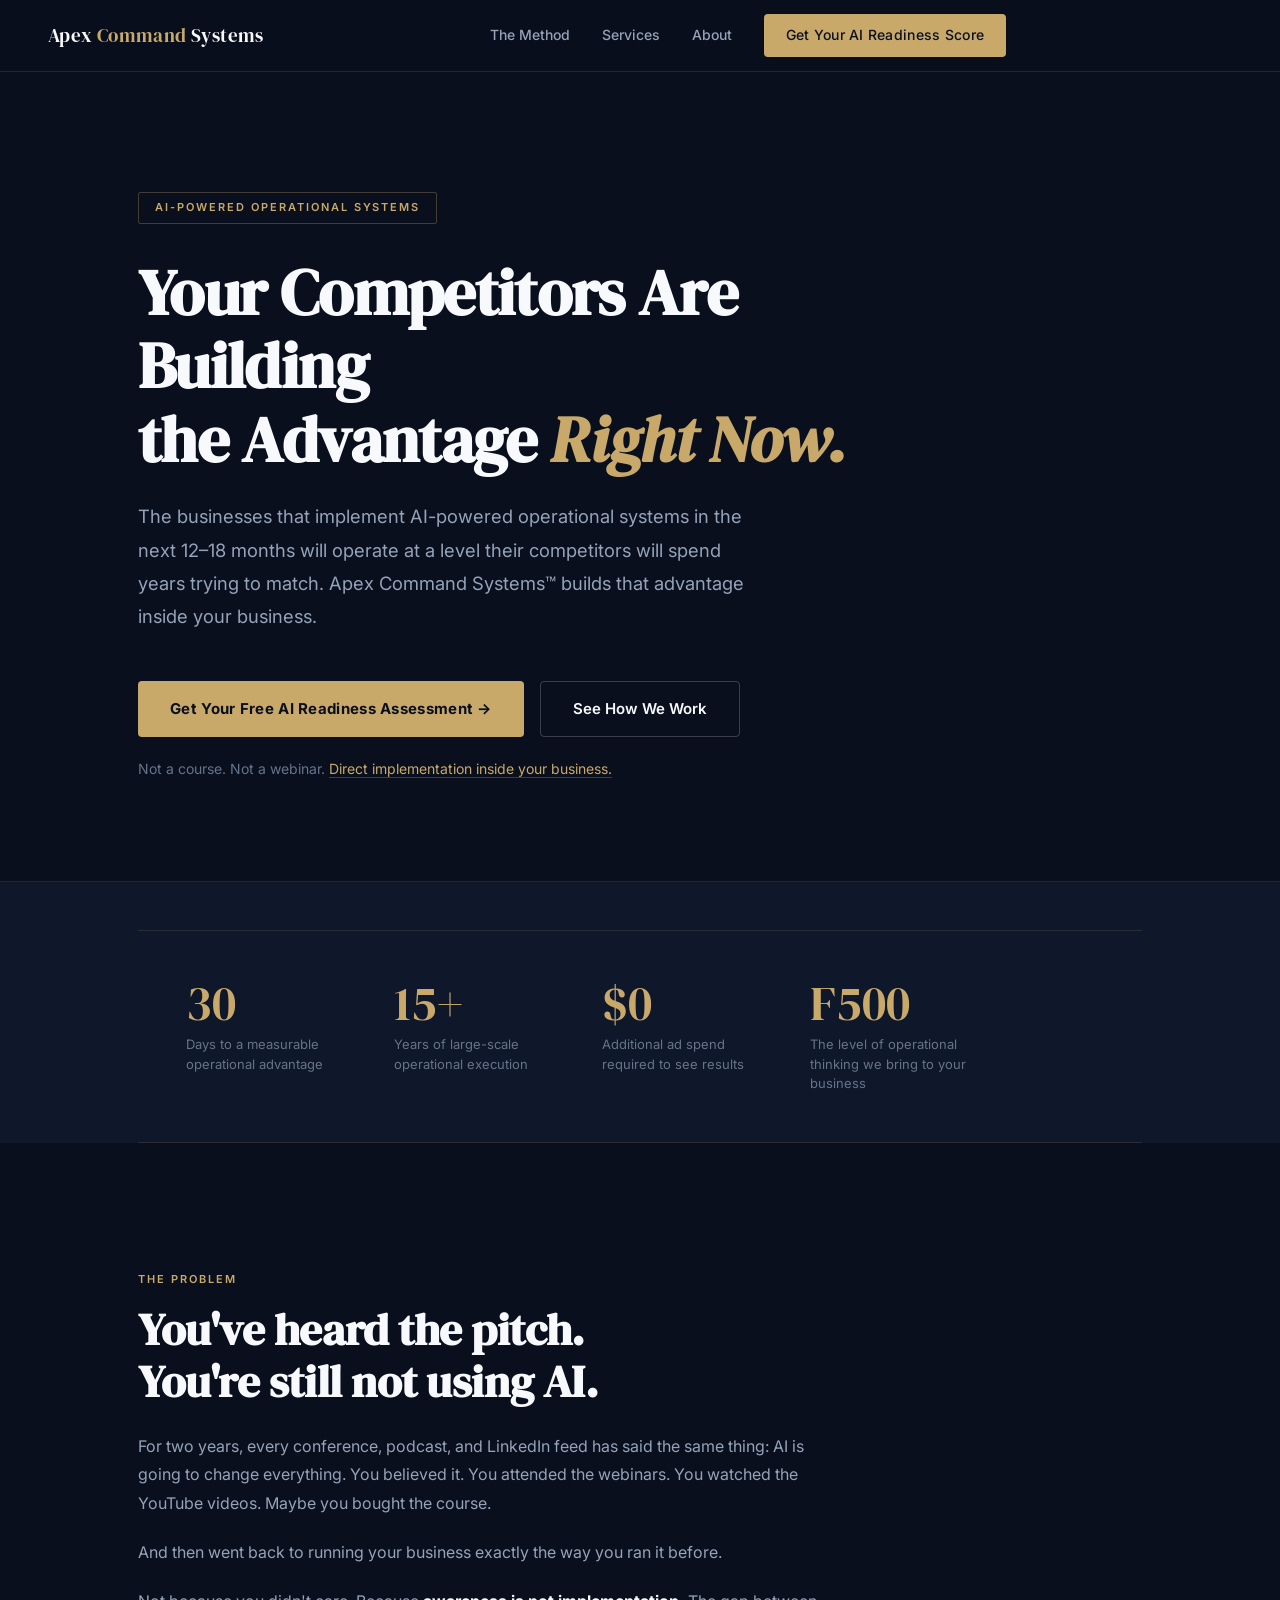
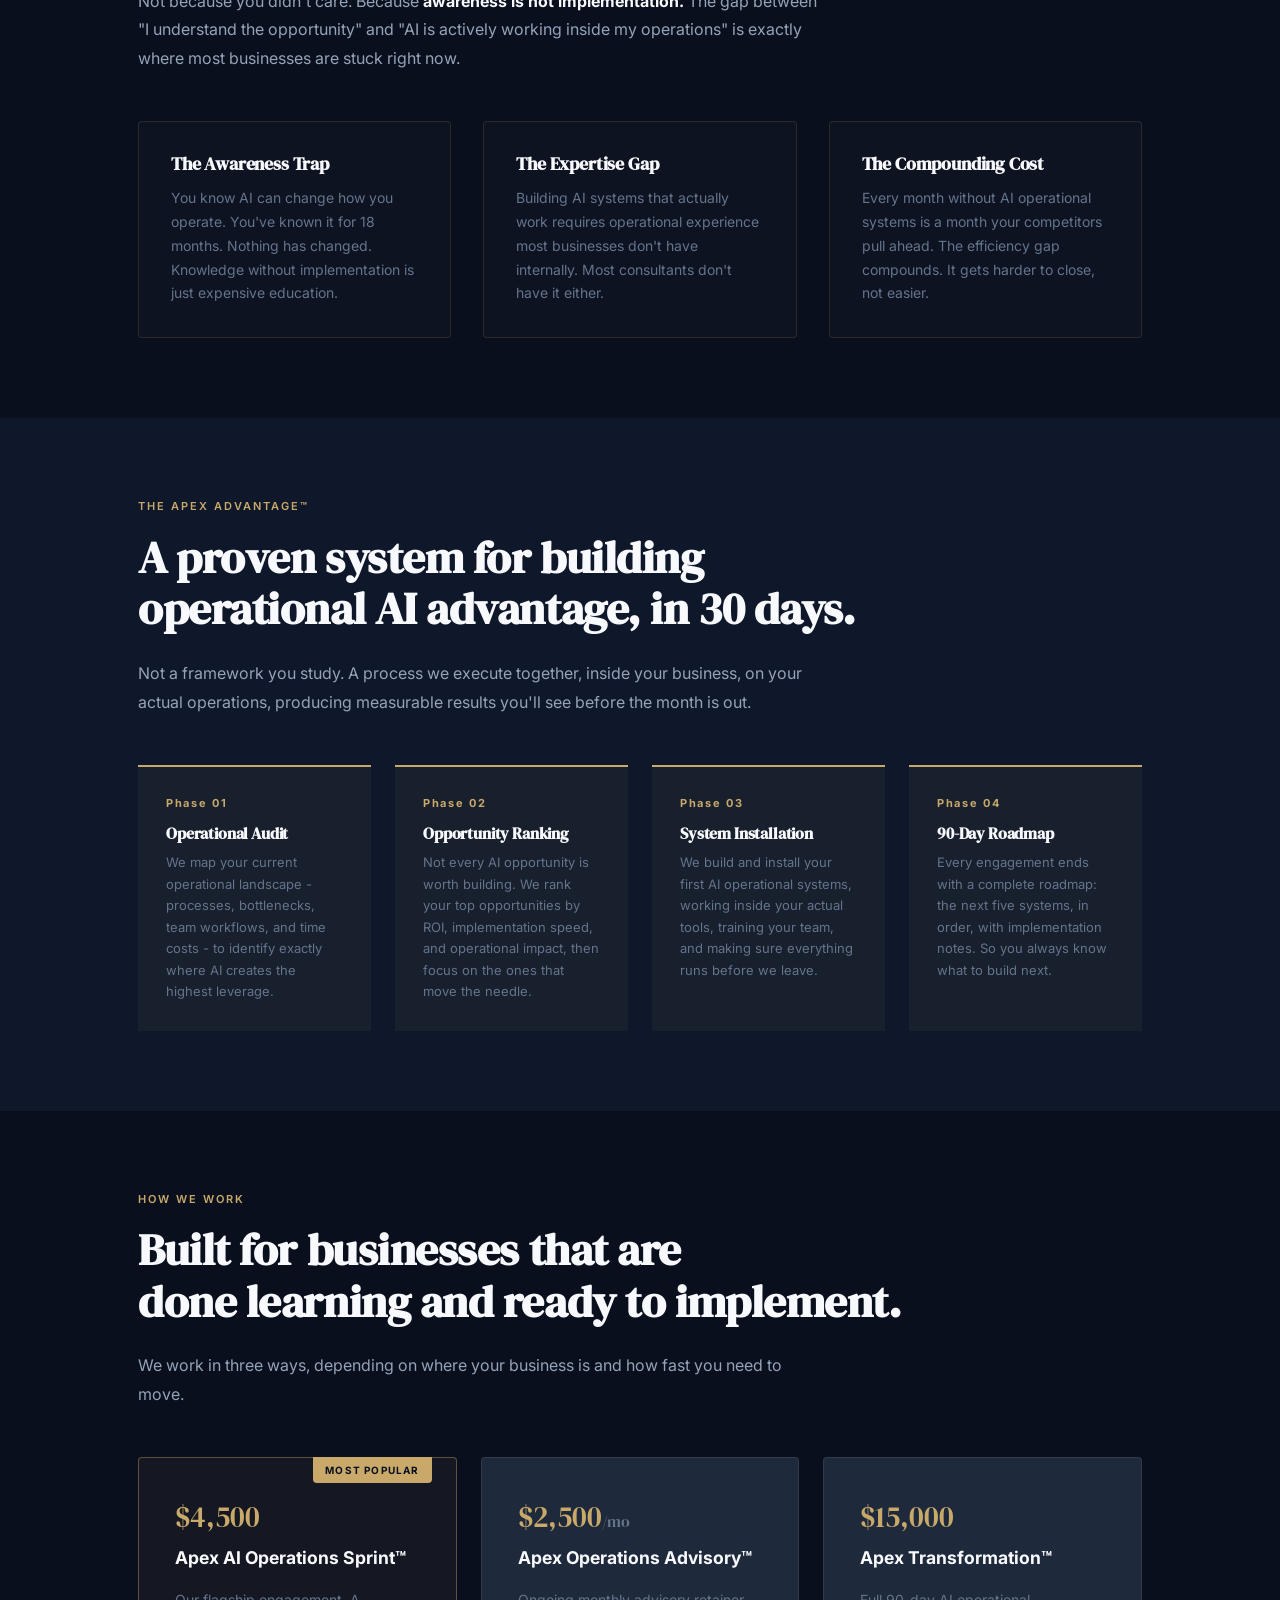
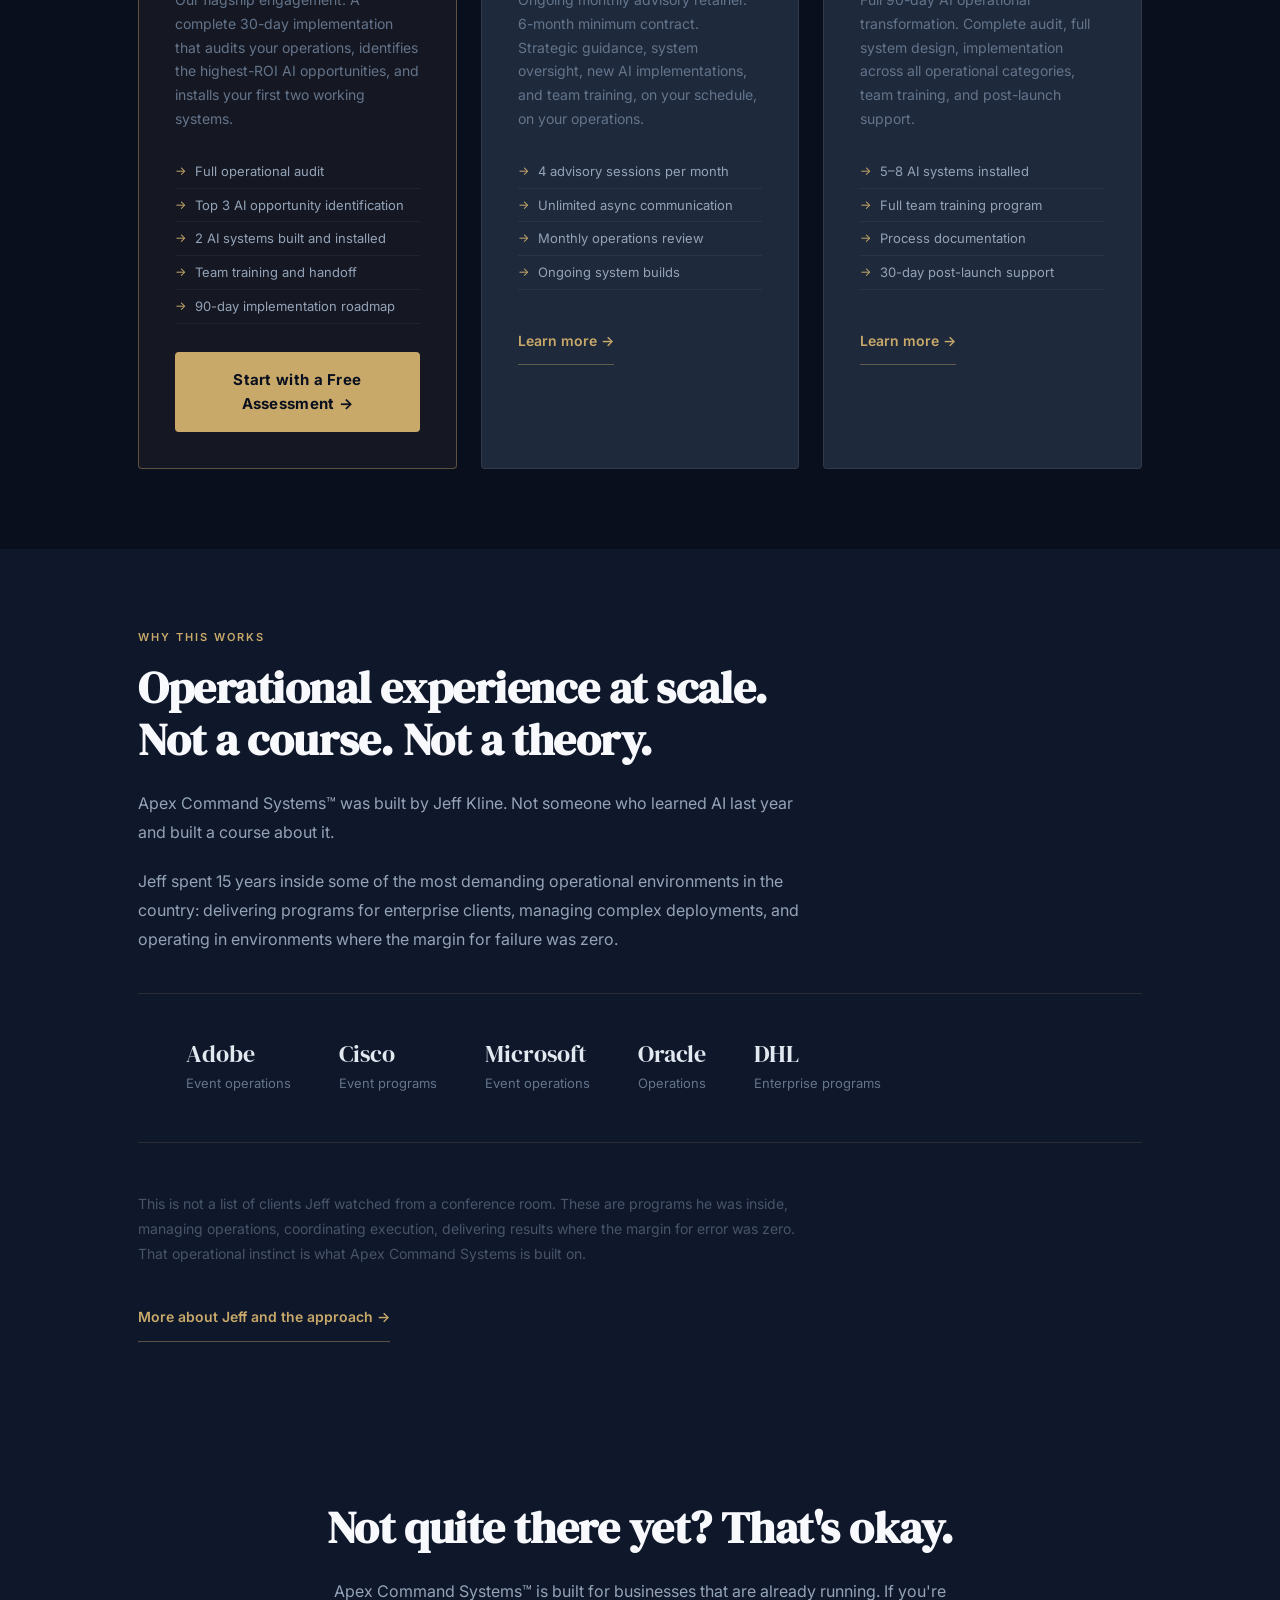
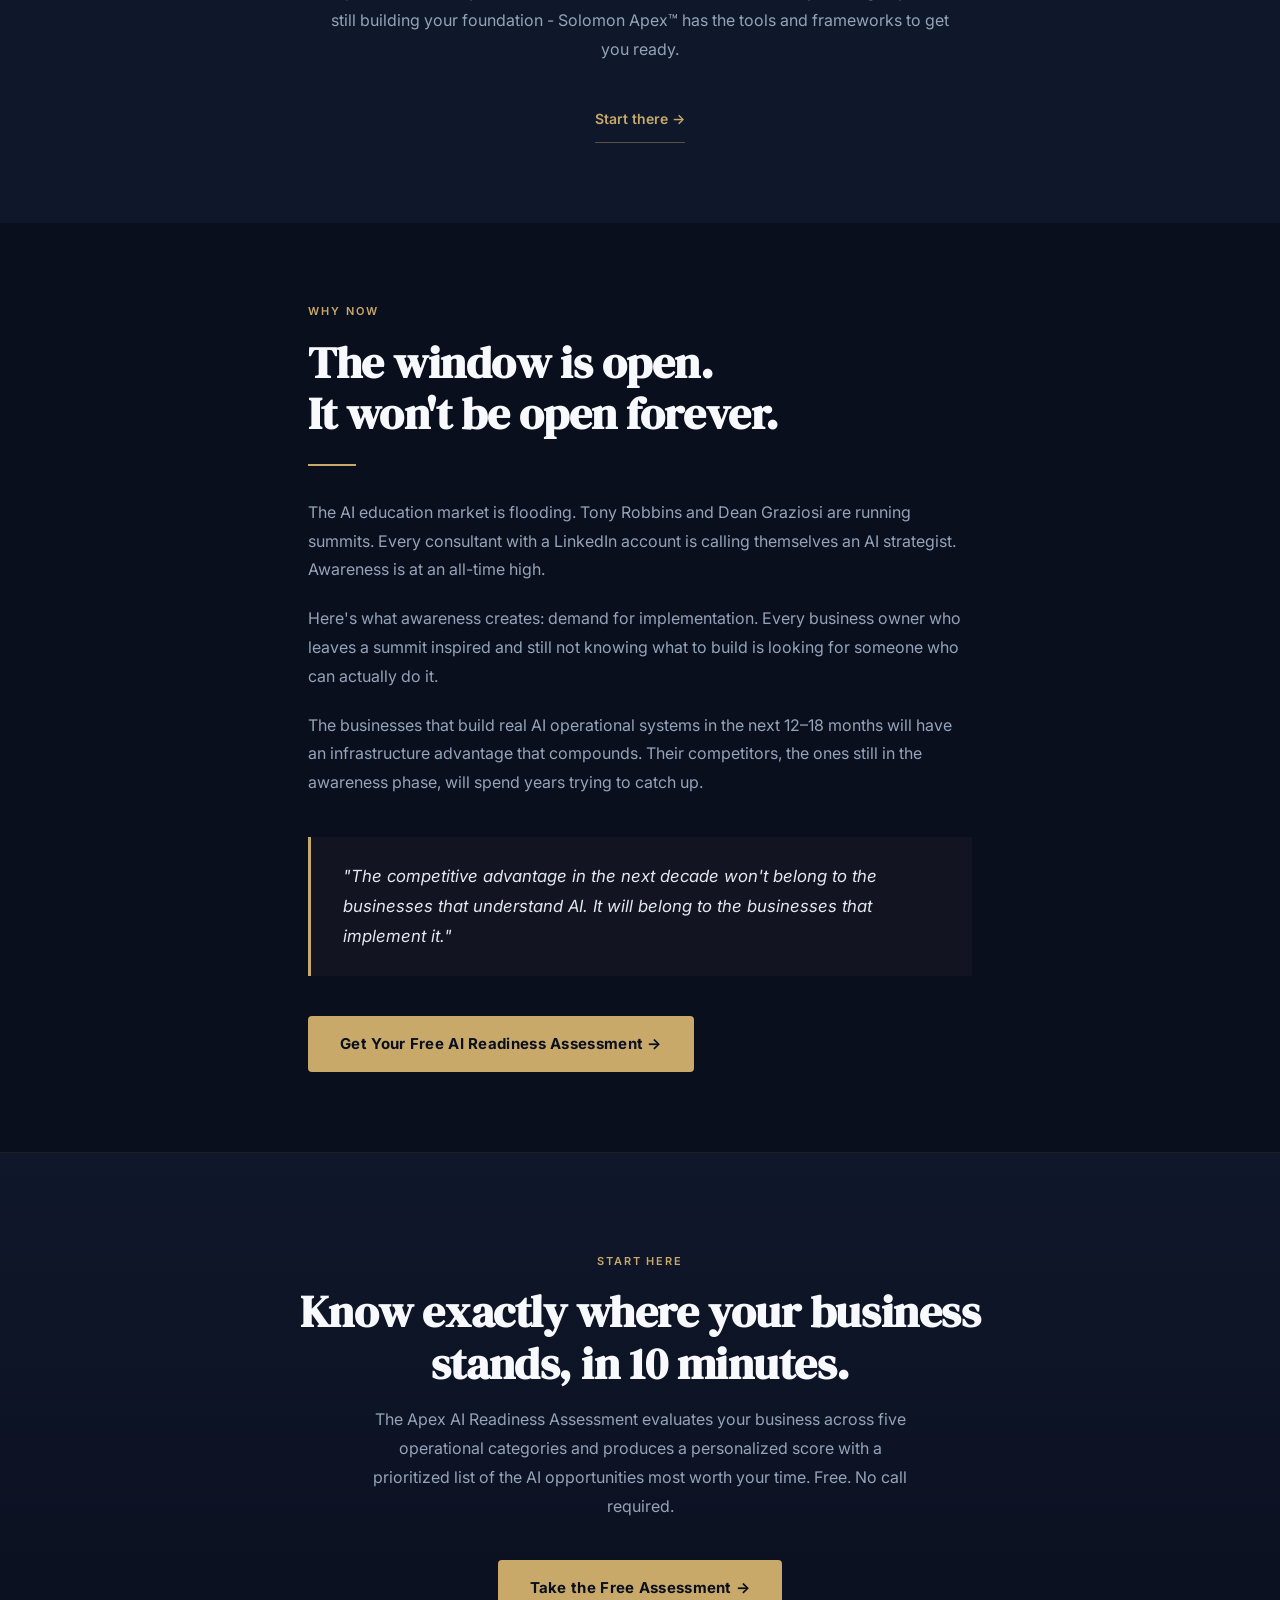
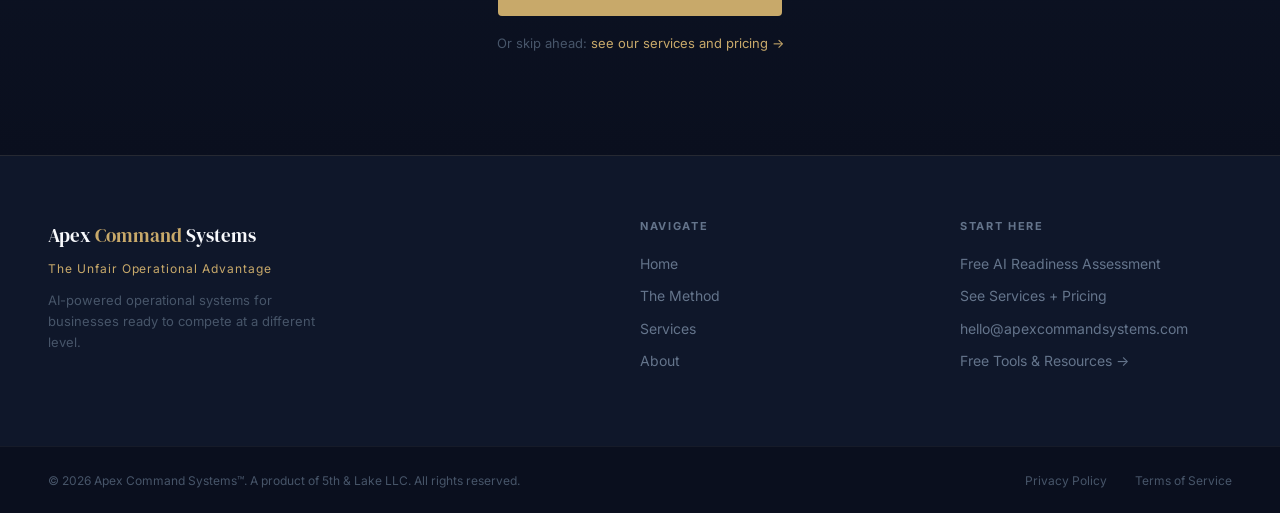
==== commit ab2891b2: "Fix DHL label to Enterprise programs" ====
--- a/index.html
+++ b/index.html
@@ -193,7 +193,7 @@
         </div>
         <div class="stat">
           <div class="stat-num" style="font-size: 1.5rem; color: var(--gray-1);">DHL</div>
-          <div class="stat-label">Brand programs</div>
+          <div class="stat-label">Enterprise programs</div>
         </div>
       </div>
       <p class="section-body" style="margin-top: 40px; font-size: 14px; color: var(--gray-4);">This is not a list of clients Jeff watched from a conference room. These are programs he was inside, managing operations, coordinating execution, delivering results where the margin for error was zero. That operational instinct is what Apex Command Systems is built on.</p>
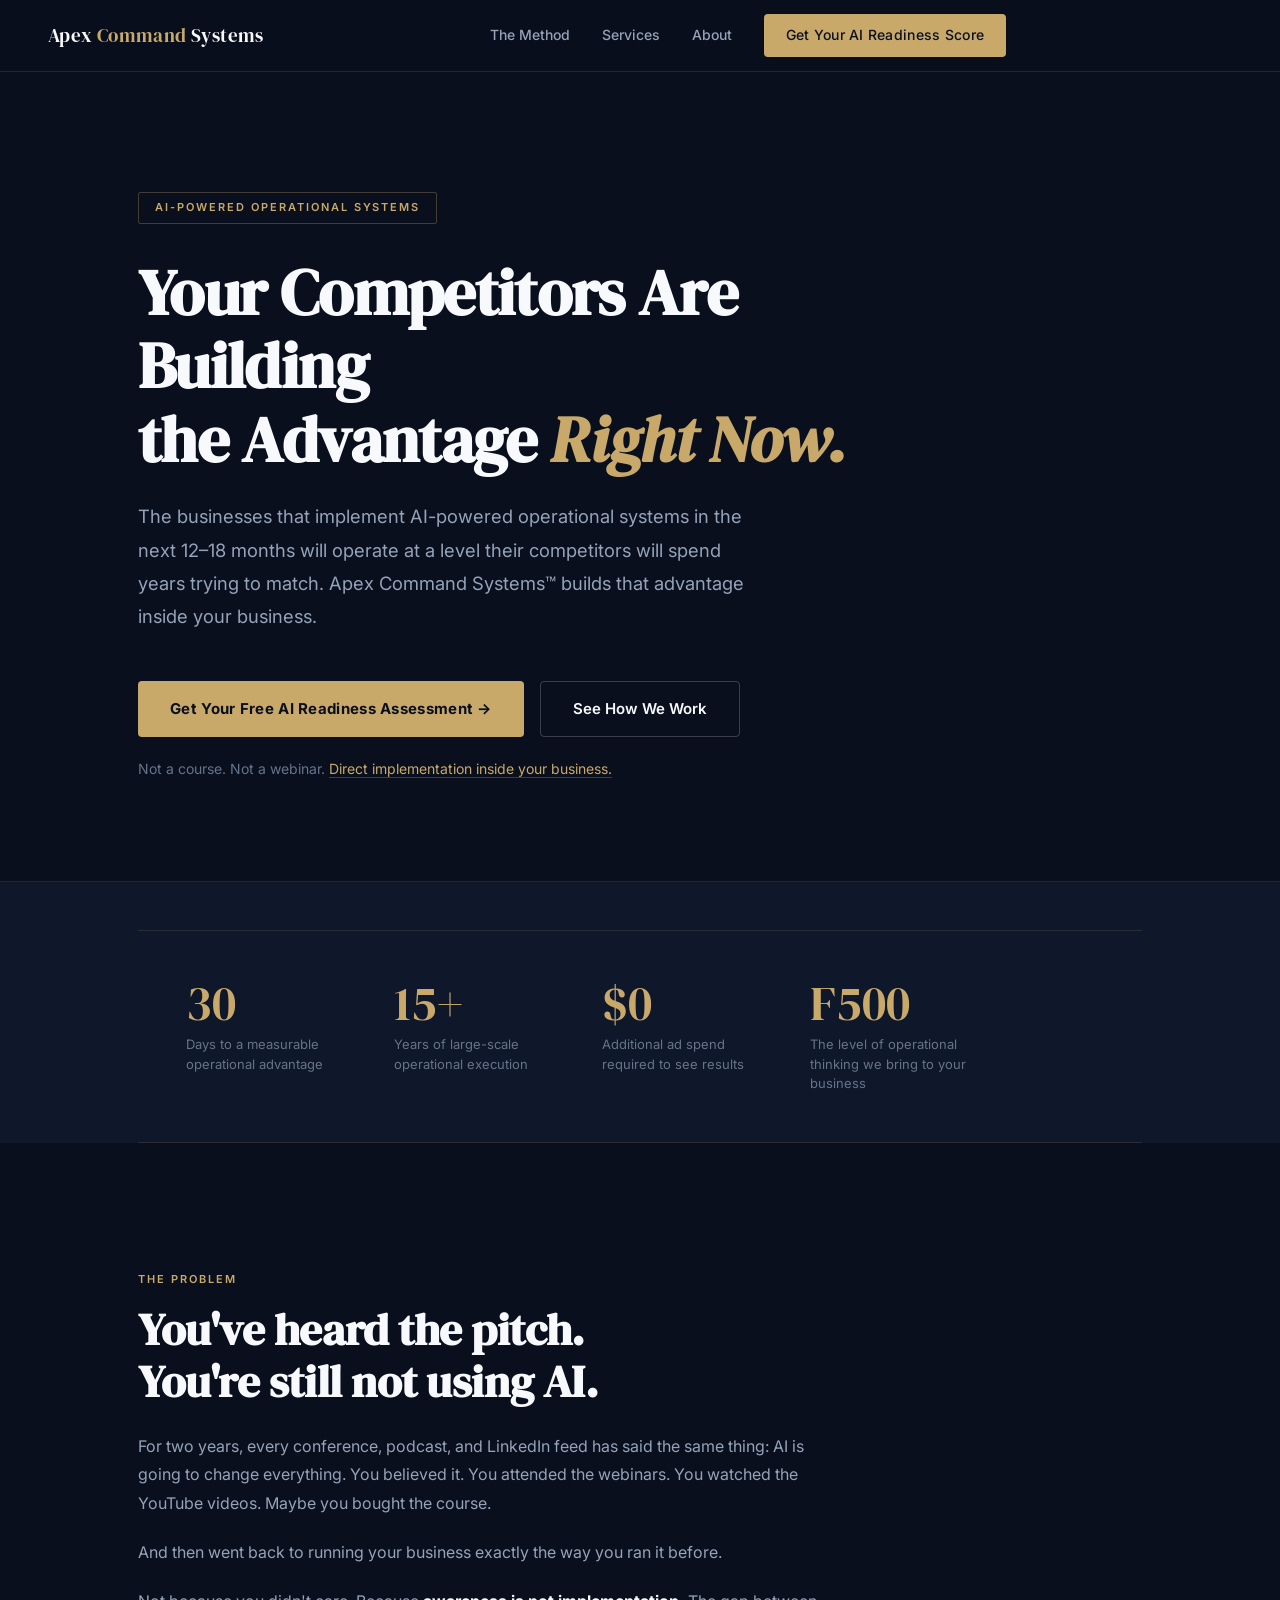
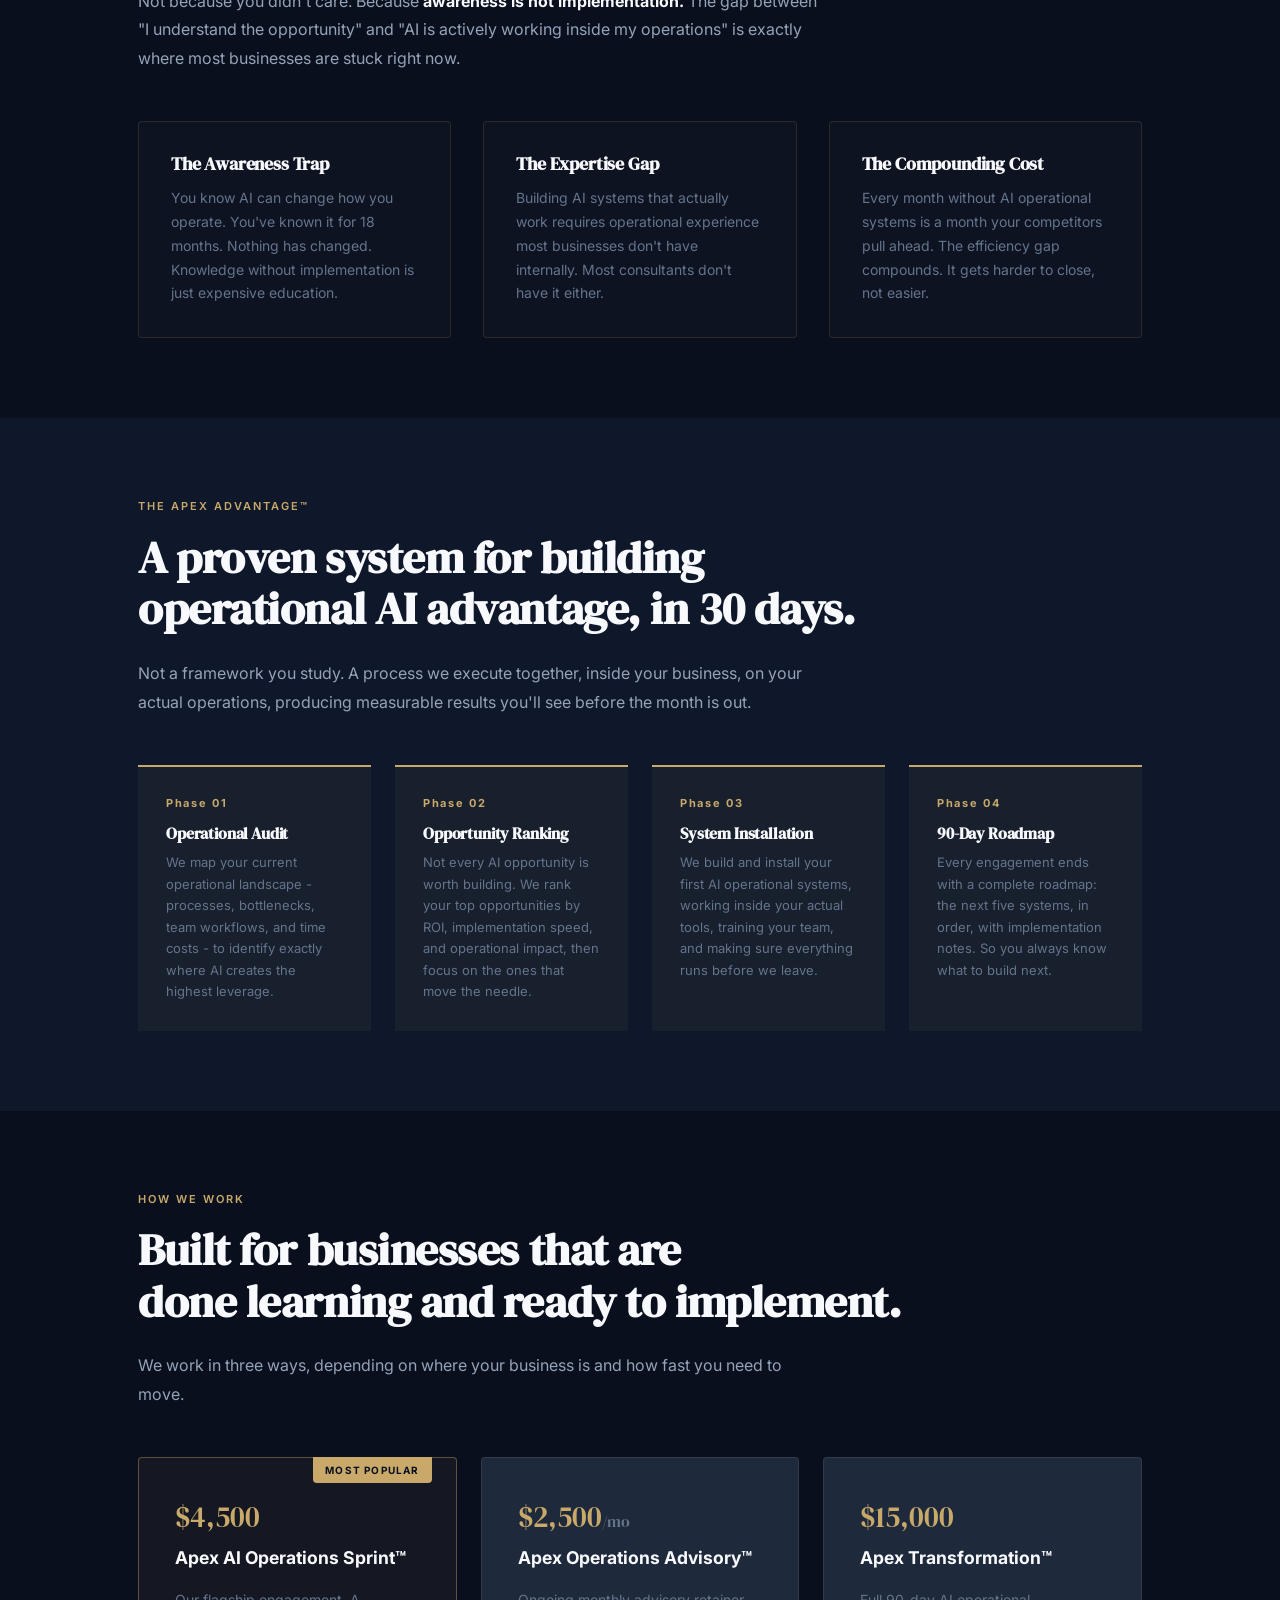
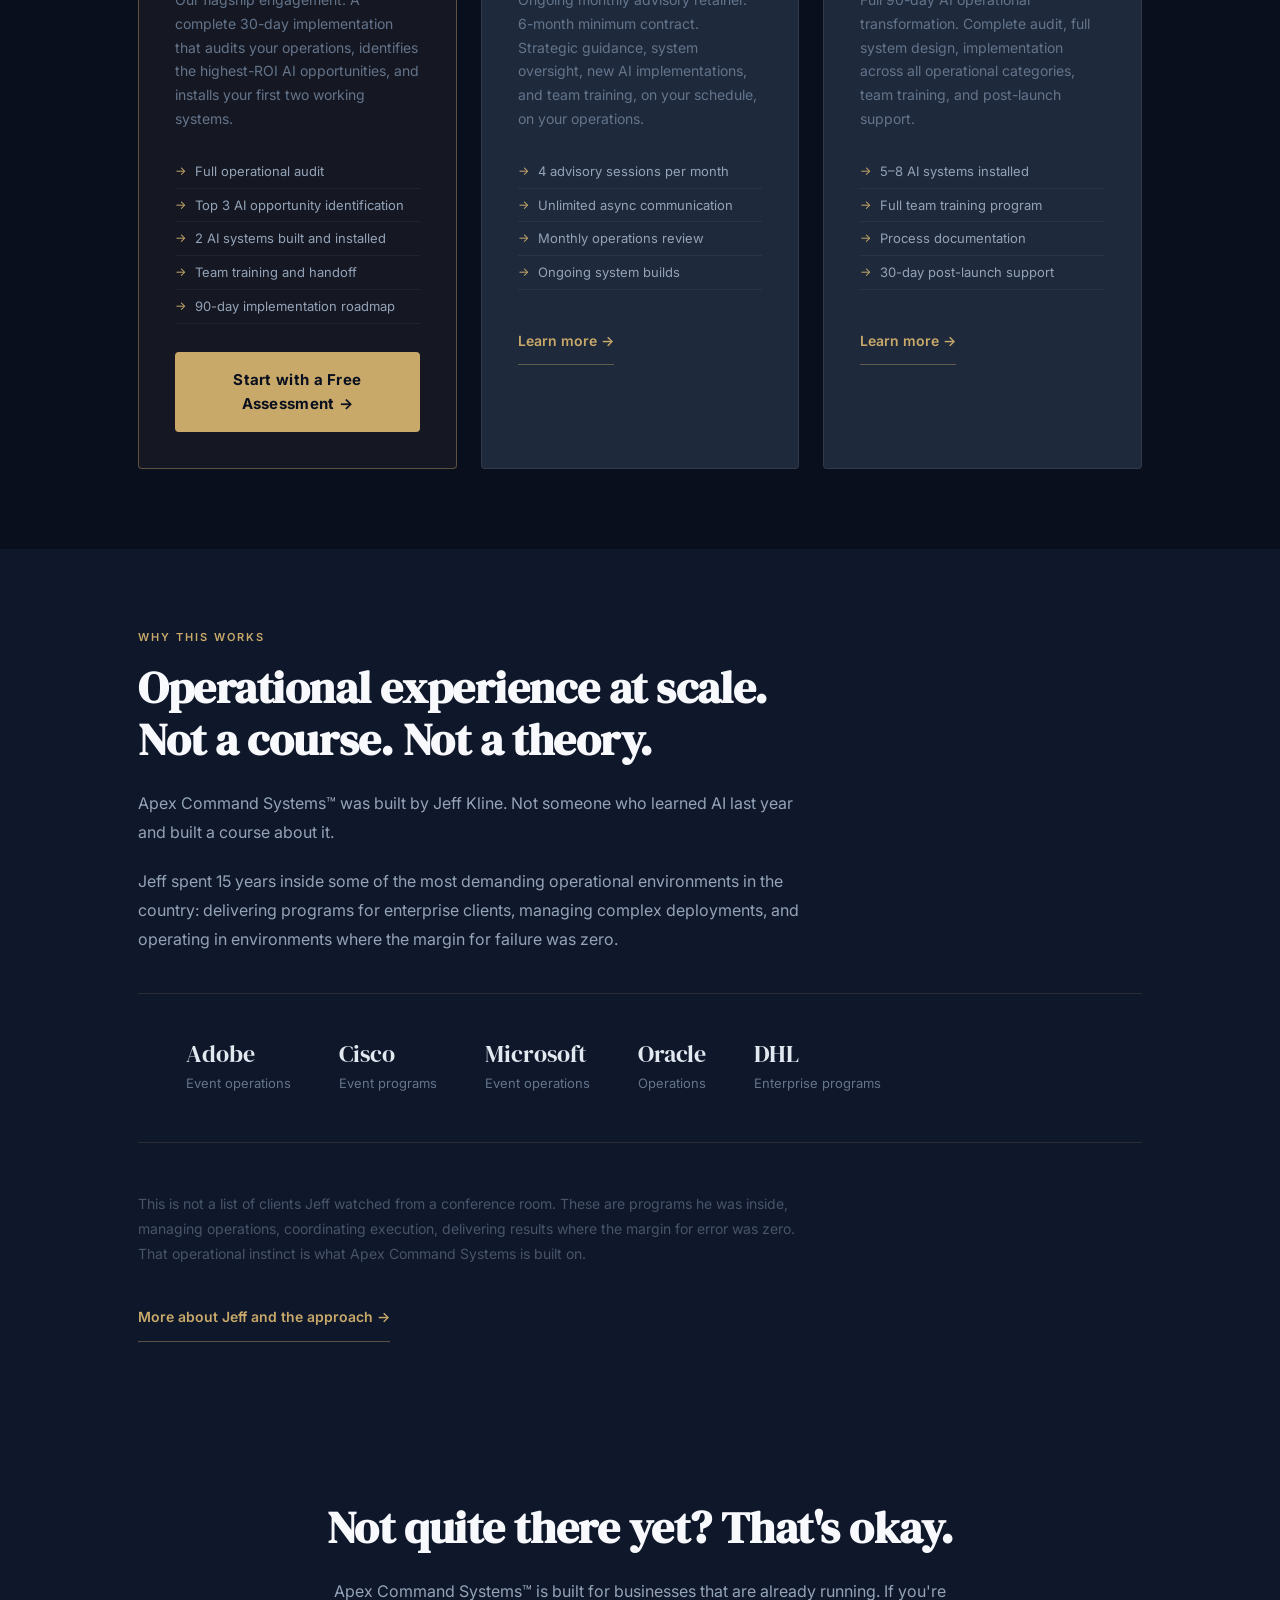
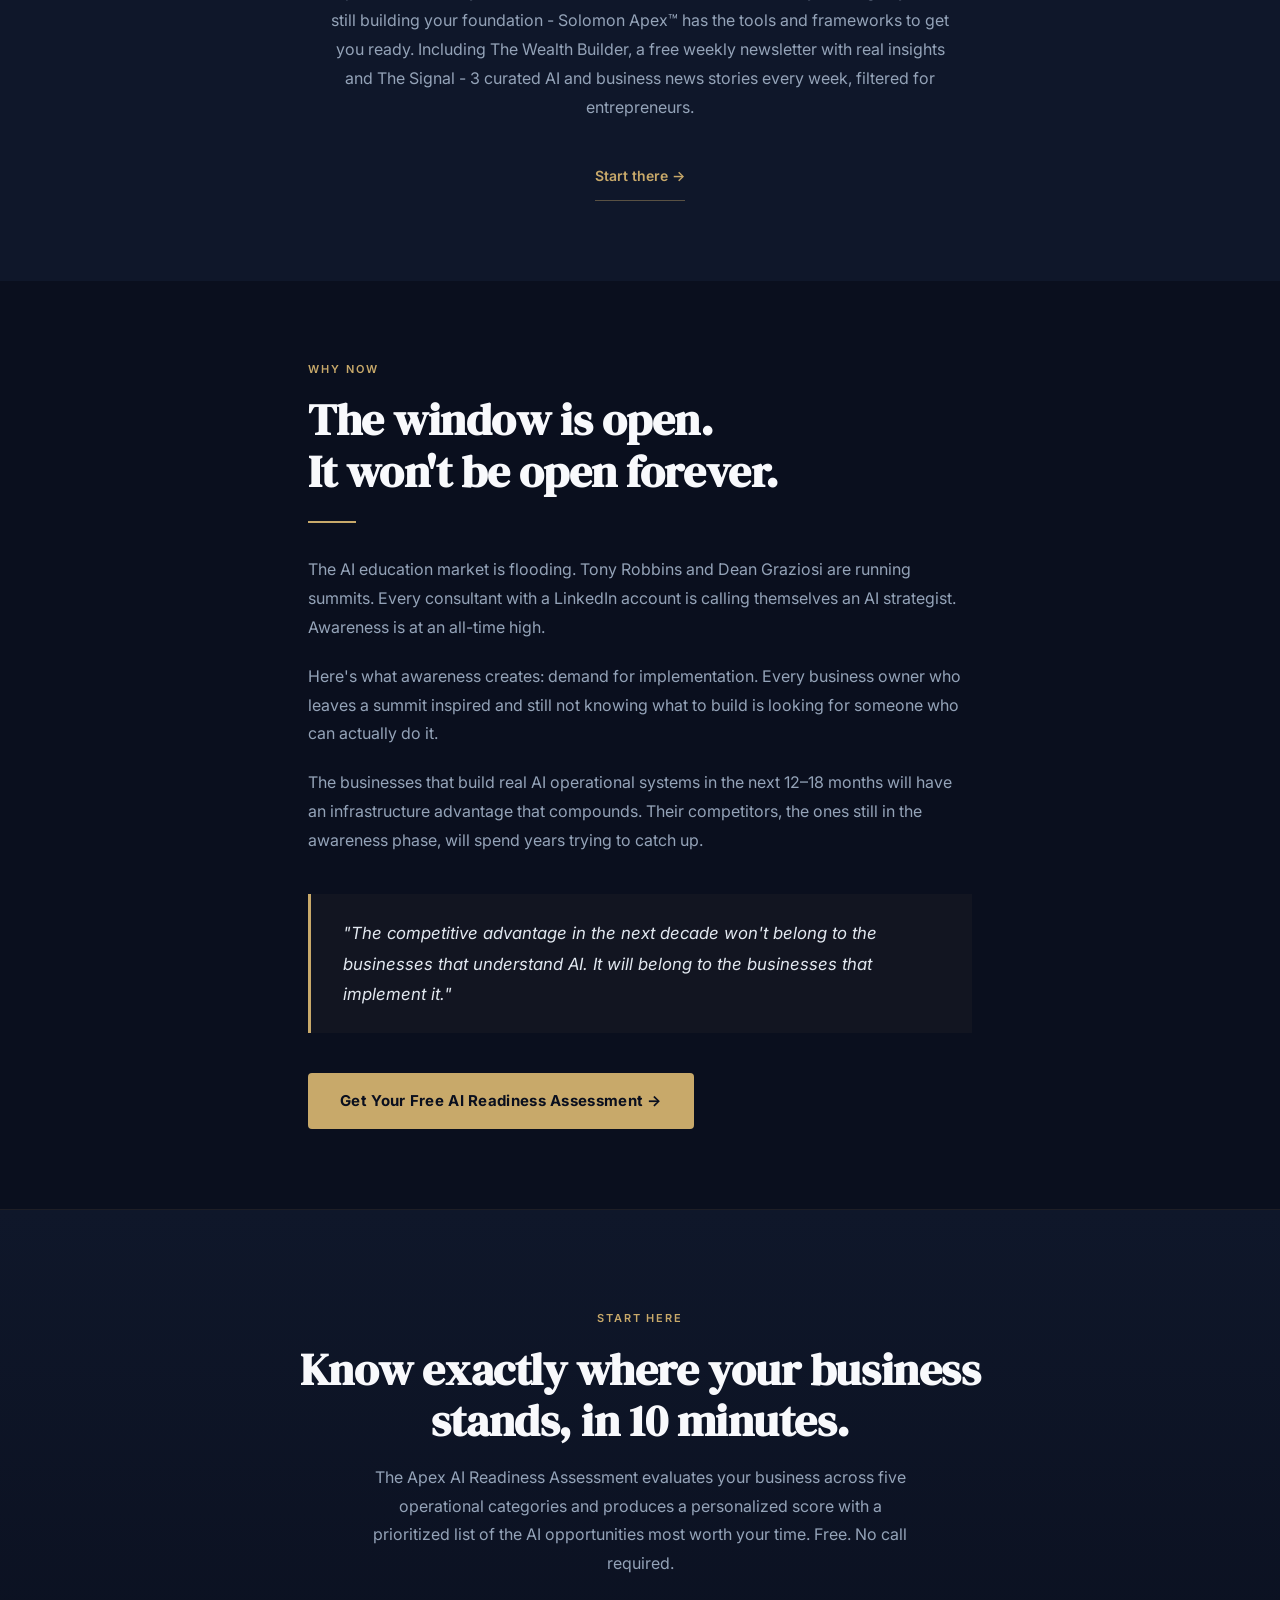
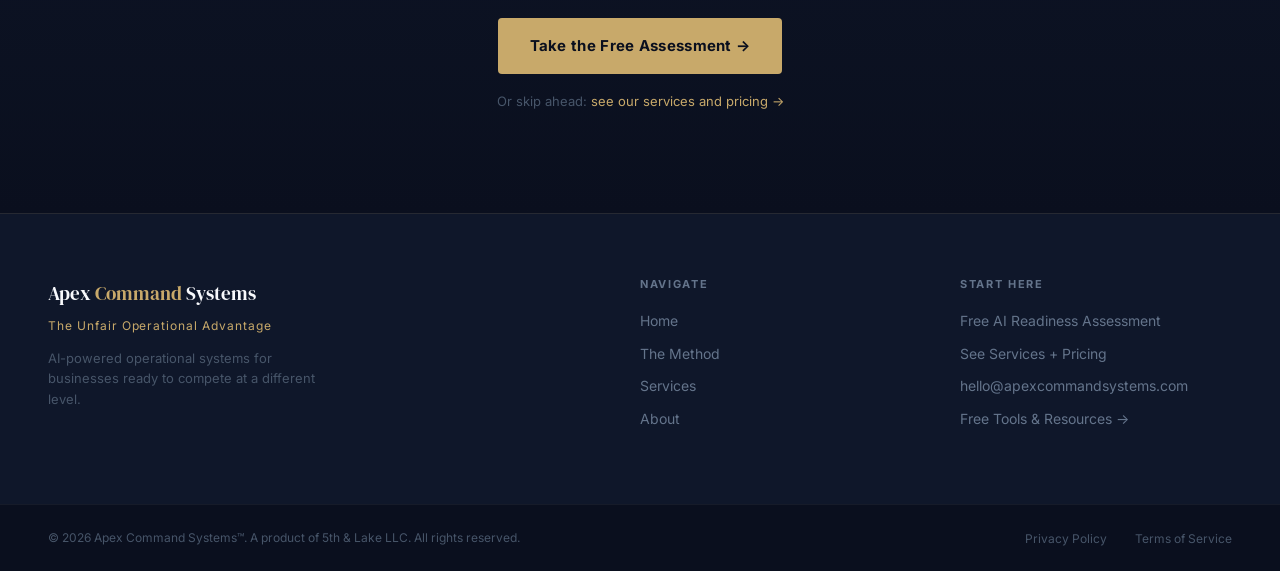
==== commit 0199ffbe: "Add The Signal to newsletter cross-link copy" ====
--- a/index.html
+++ b/index.html
@@ -205,7 +205,7 @@
   <div class="dark-section">
     <div class="section" style="text-align: center;">
       <h2 class="section-heading">Not quite there yet? That's okay.</h2>
-      <p class="section-body" style="max-width: 640px; margin: 0 auto 32px;">Apex Command Systems&trade; is built for businesses that are already running. If you're still building your foundation - Solomon Apex&trade; has the tools and frameworks to get you ready.</p>
+      <p class="section-body" style="max-width: 640px; margin: 0 auto 32px;">Apex Command Systems&trade; is built for businesses that are already running. If you're still building your foundation - Solomon Apex&trade; has the tools and frameworks to get you ready. Including The Wealth Builder, a free weekly newsletter with real insights and The Signal - 3 curated AI and business news stories every week, filtered for entrepreneurs.</p>
       <a href="https://solomonapex.com" class="btn-ghost">Start there &#8594;</a>
     </div>
   </div>
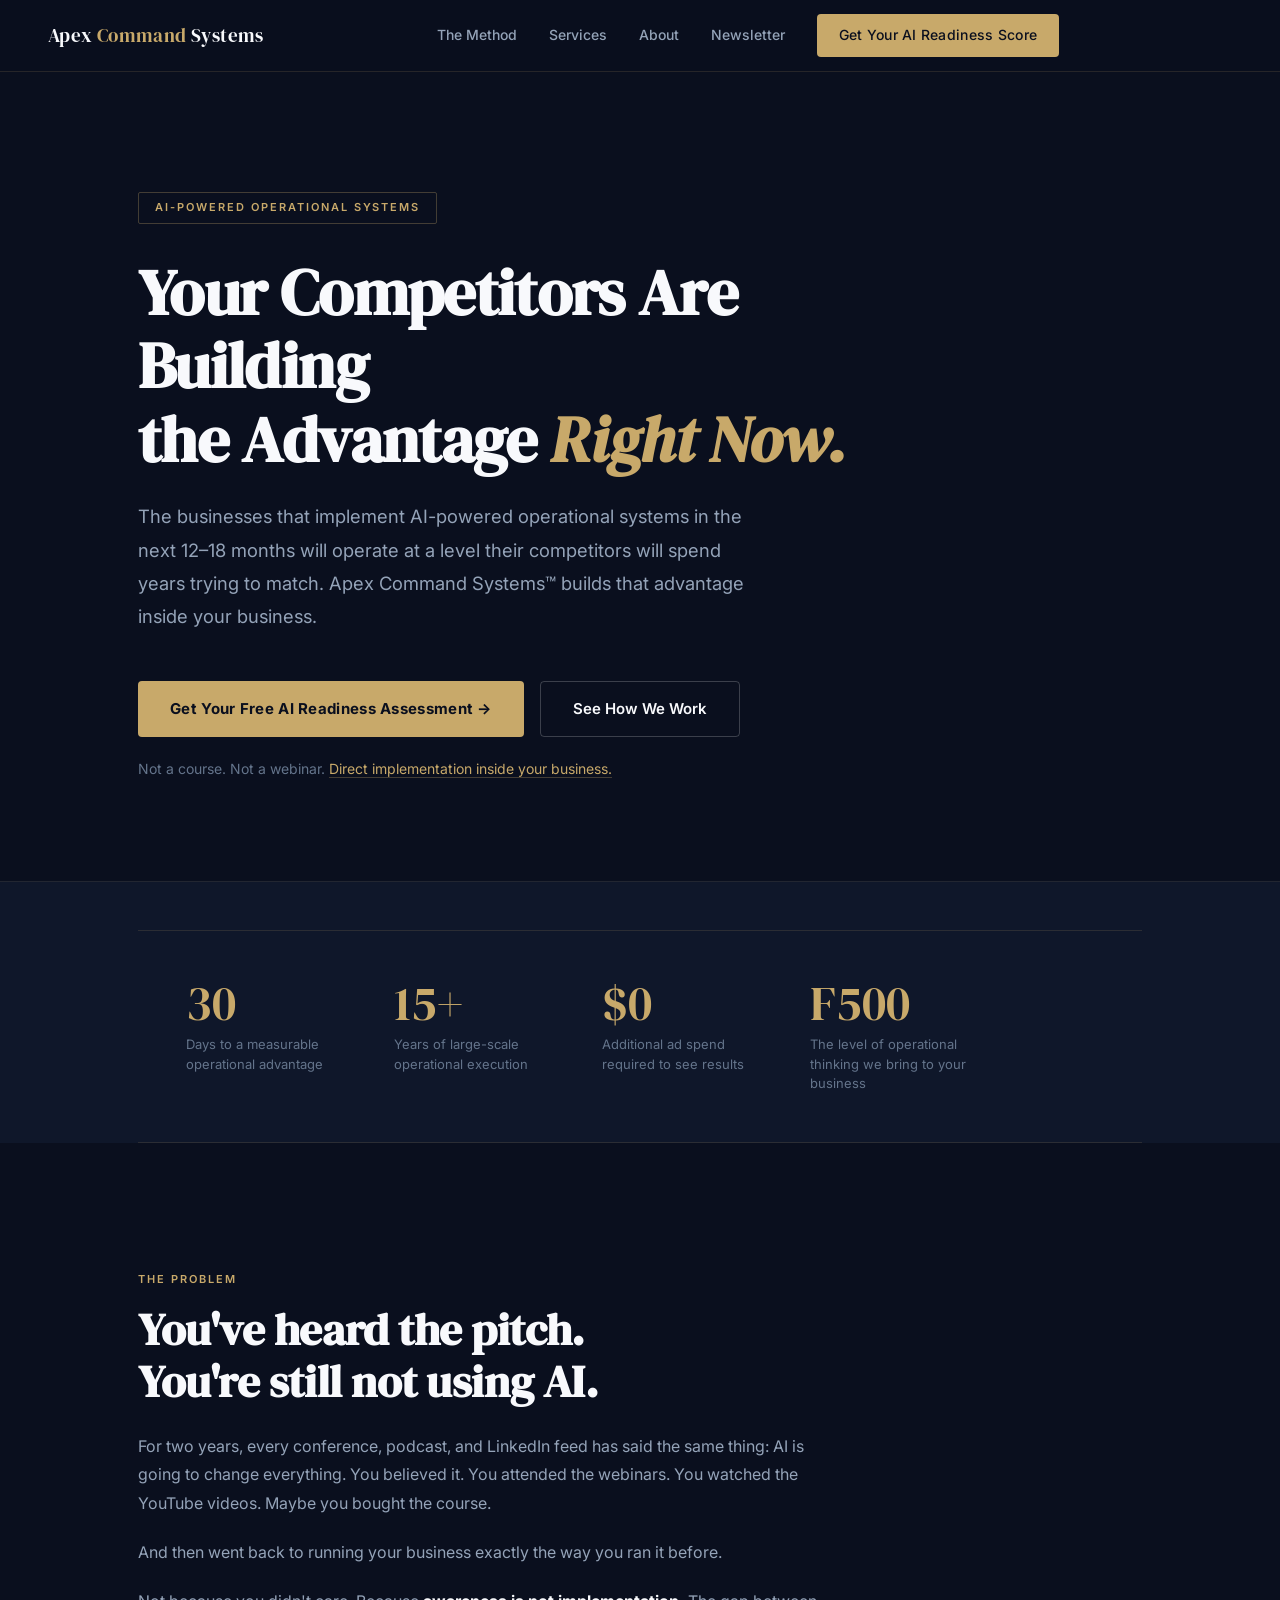
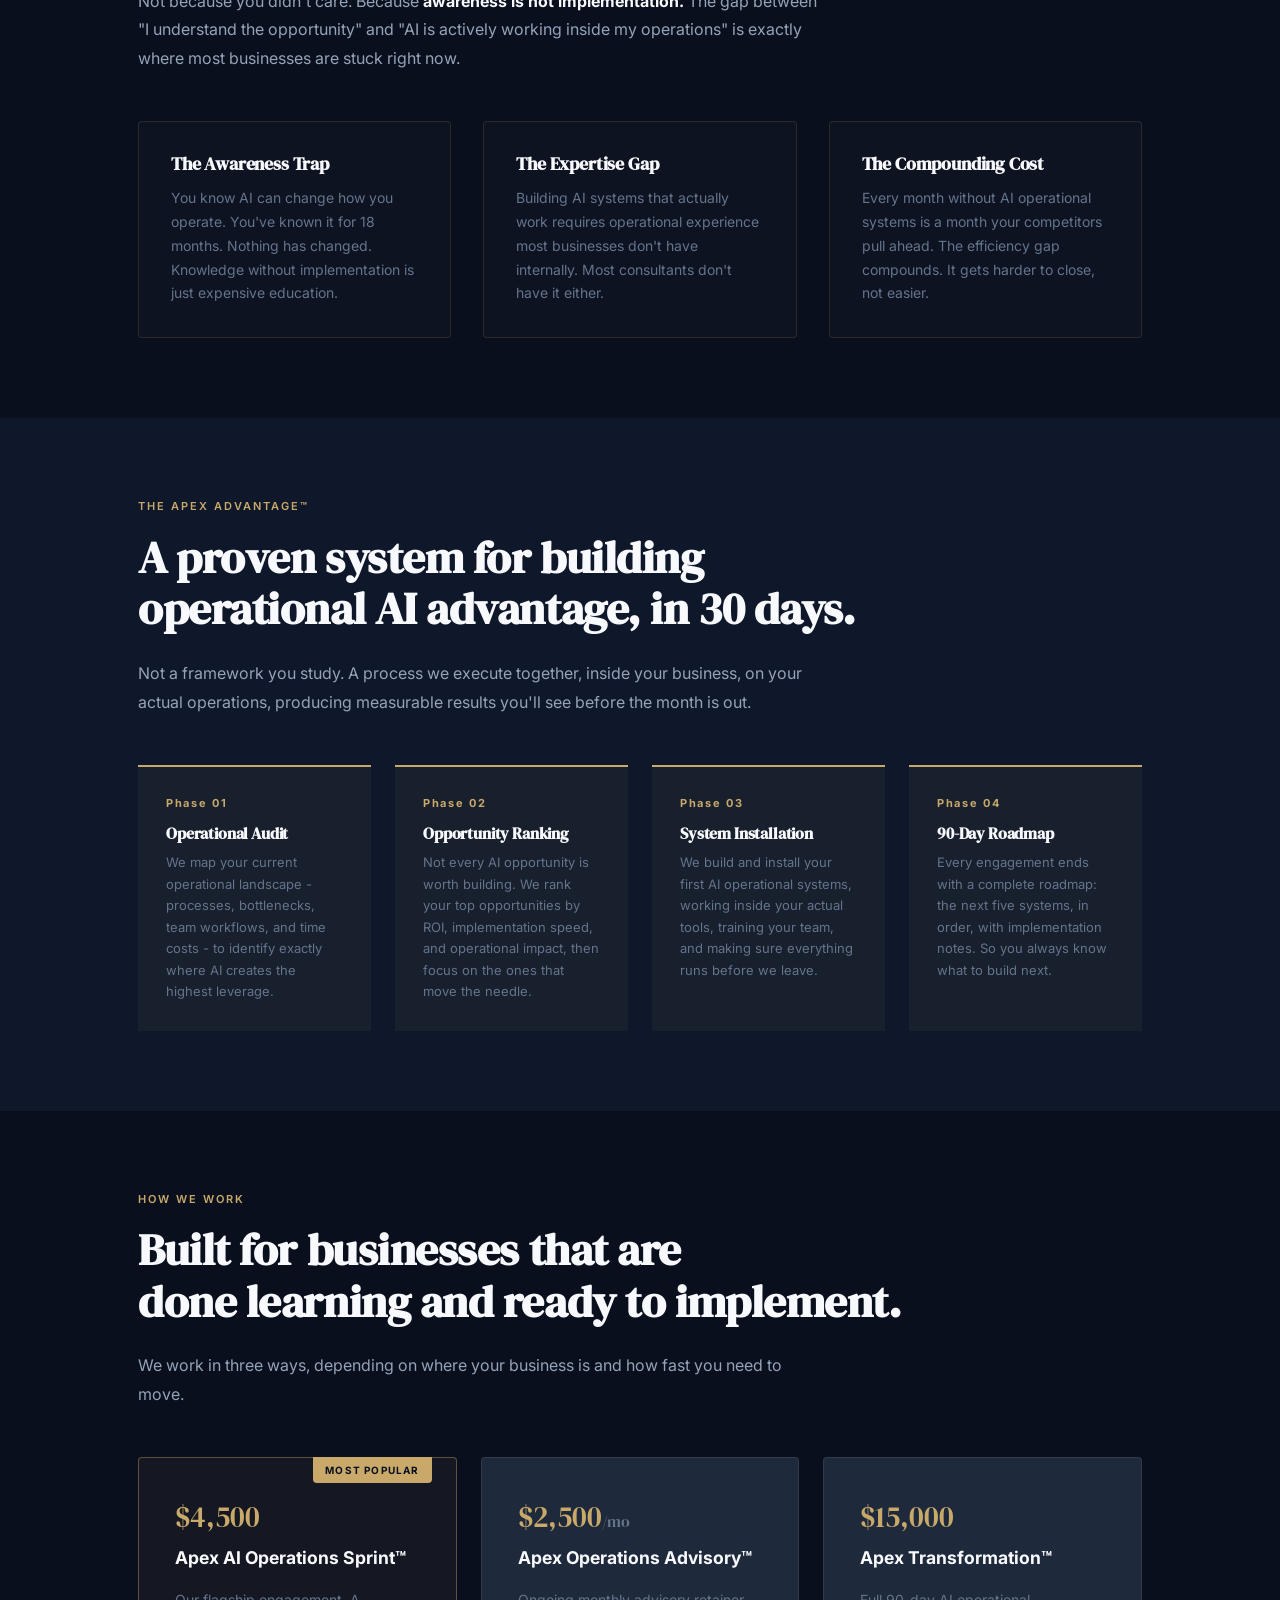
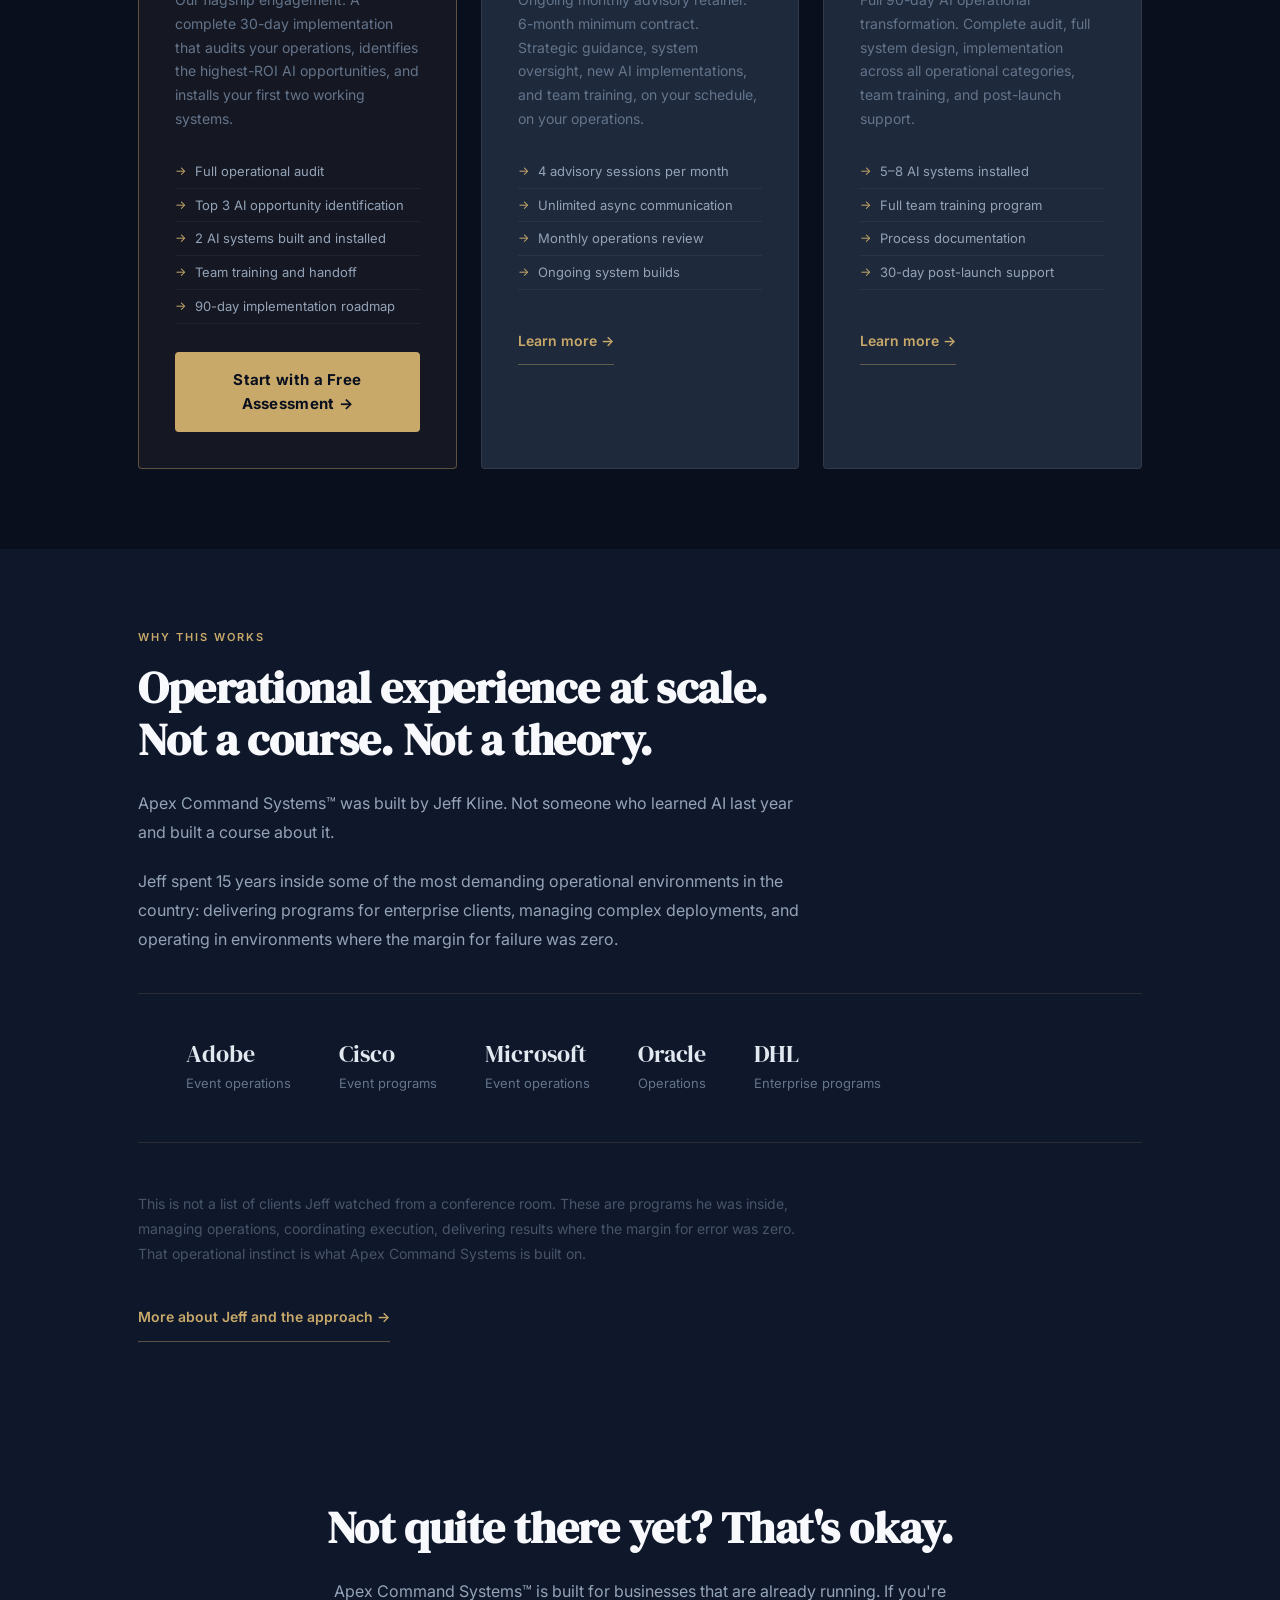
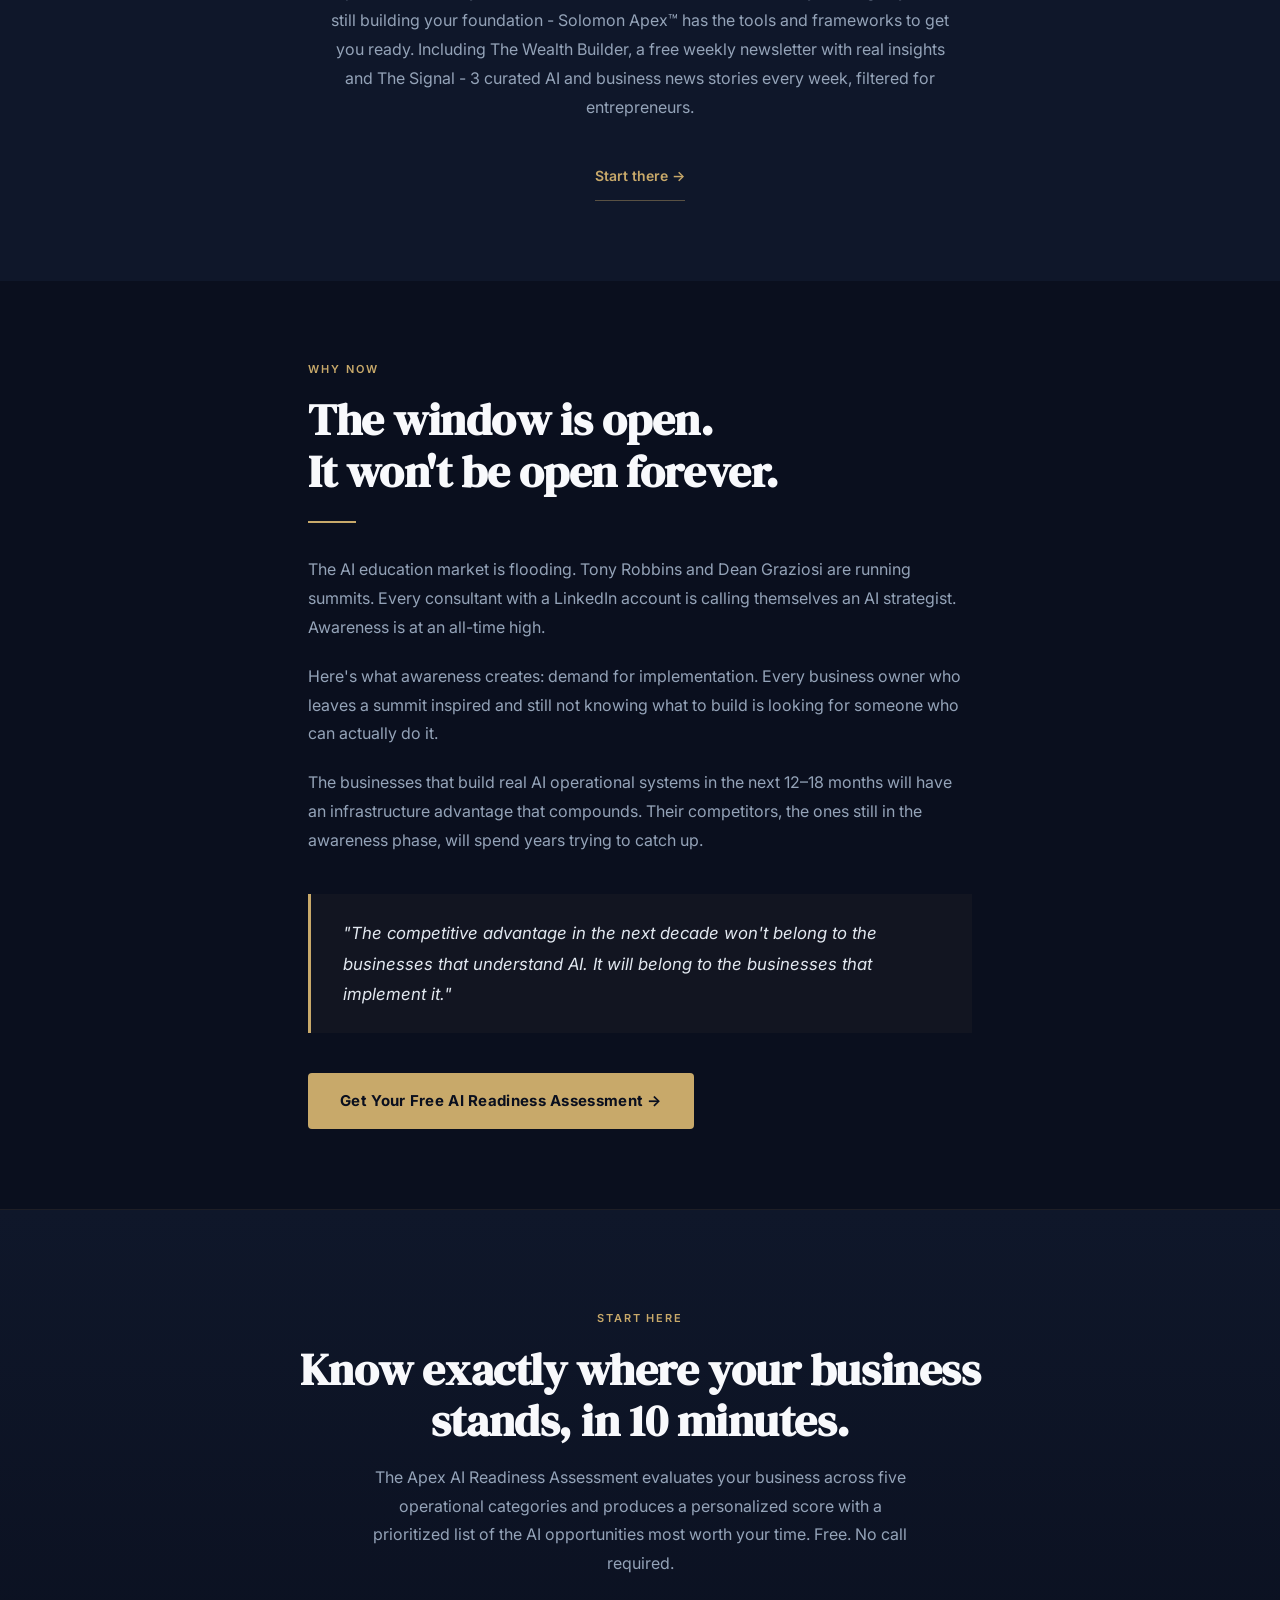
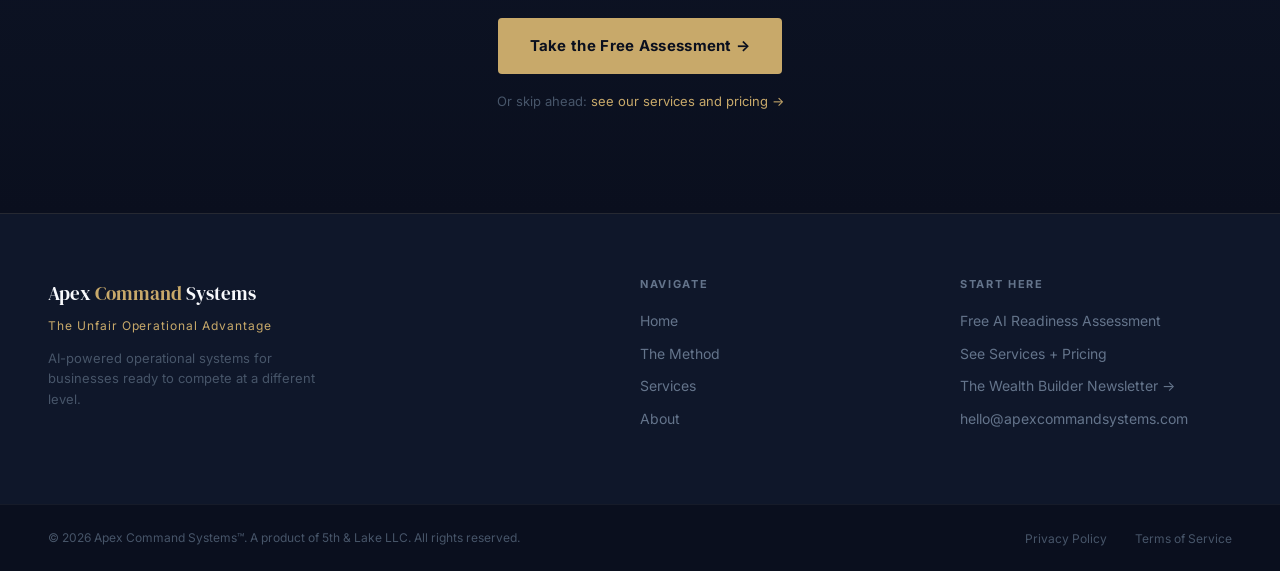
==== commit a9e46367: "Add Wealth Builder newsletter link to nav and footer" ====
--- a/index.html
+++ b/index.html
@@ -23,6 +23,7 @@
       <a href="#methodology">The Method</a>
       <a href="/services.html">Services</a>
       <a href="/about.html">About</a>
+      <a href="https://solomonapex.com/wealth-builder.html" target="_blank">Newsletter</a>
       <a href="/assessment.html" class="nav-cta">Get Your AI Readiness Score</a>
     </div>
     <div class="hamburger" id="hamburger" onclick="toggleNav()">
@@ -251,8 +252,8 @@
       <h4>Start Here</h4>
       <a href="/assessment.html">Free AI Readiness Assessment</a>
       <a href="/services.html">See Services + Pricing</a>
+      <a href="https://solomonapex.com/wealth-builder.html" target="_blank">The Wealth Builder Newsletter →</a>
       <a href="mailto:hello@apexcommandsystems.com">hello@apexcommandsystems.com</a>
-      <a href="https://solomonapex.com" target="_blank">Free Tools &amp; Resources →</a>
     </div>
   </footer>
   <div class="footer-bottom">
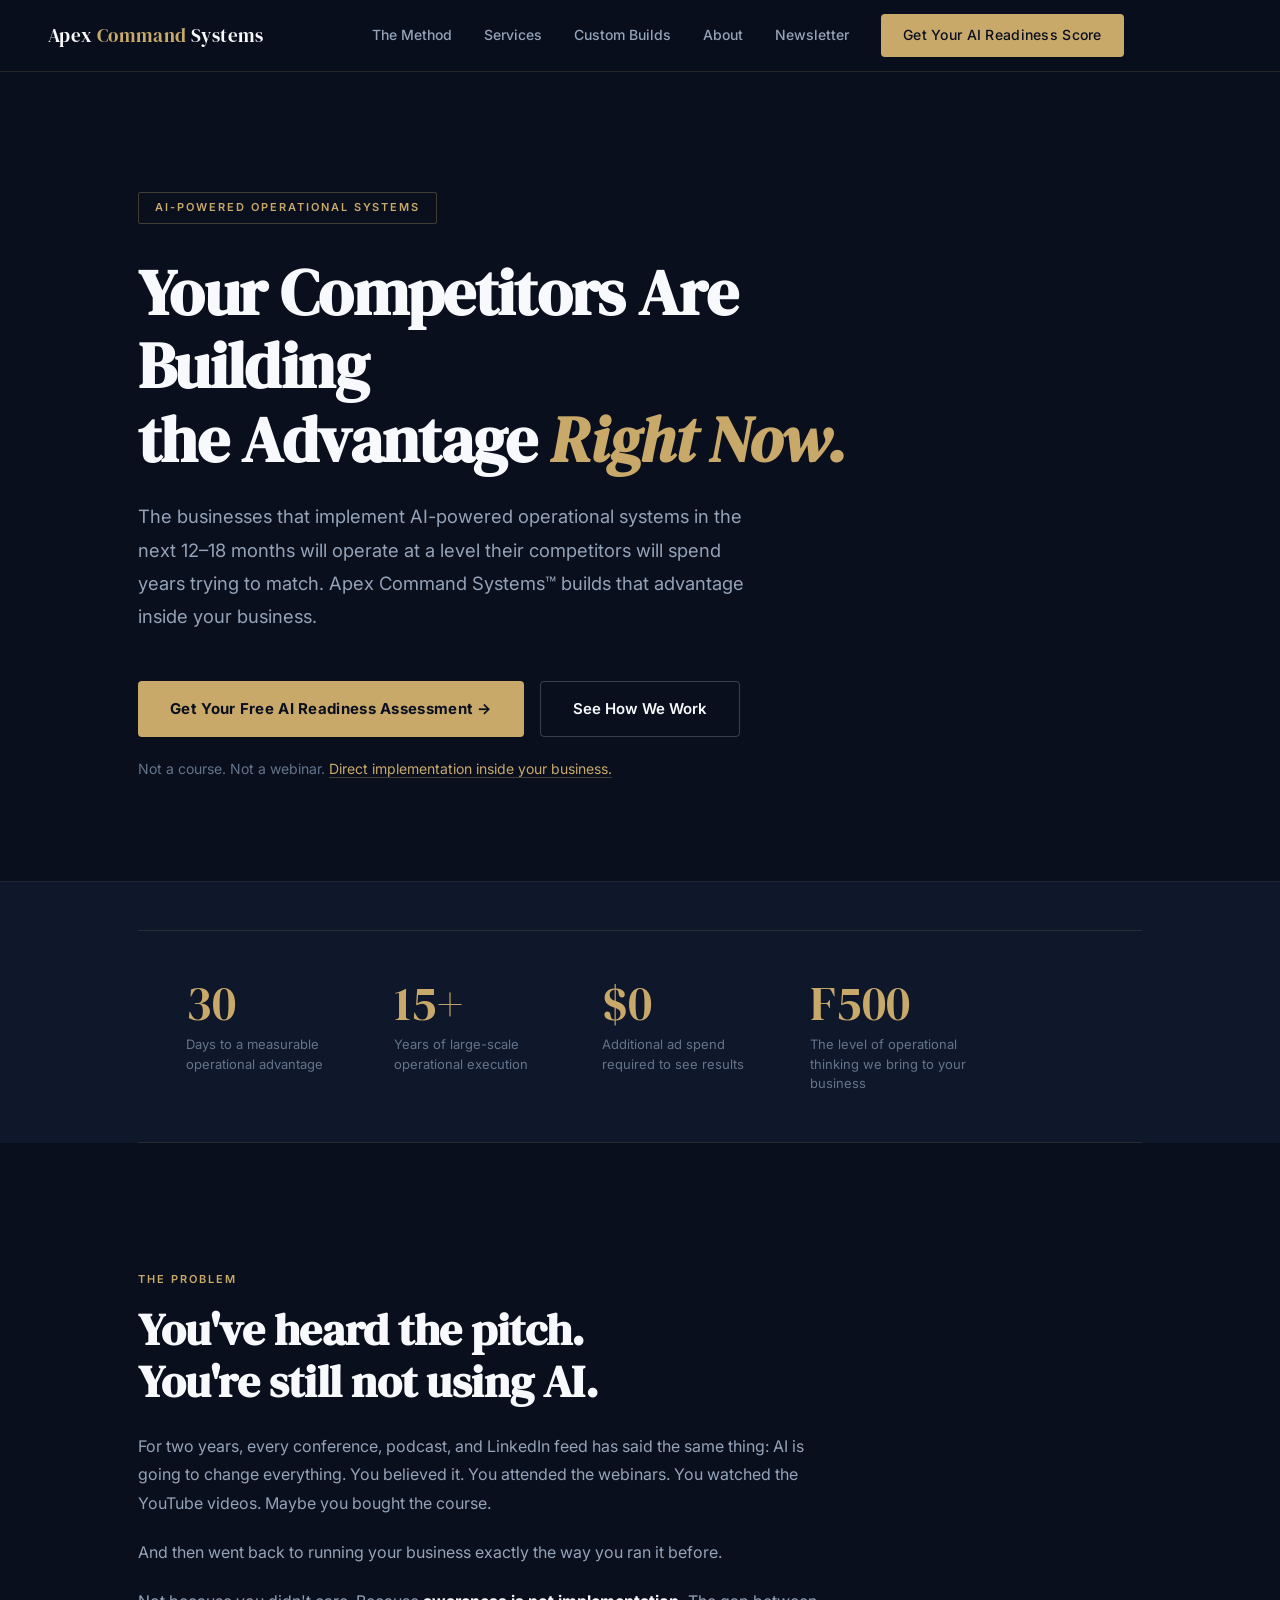
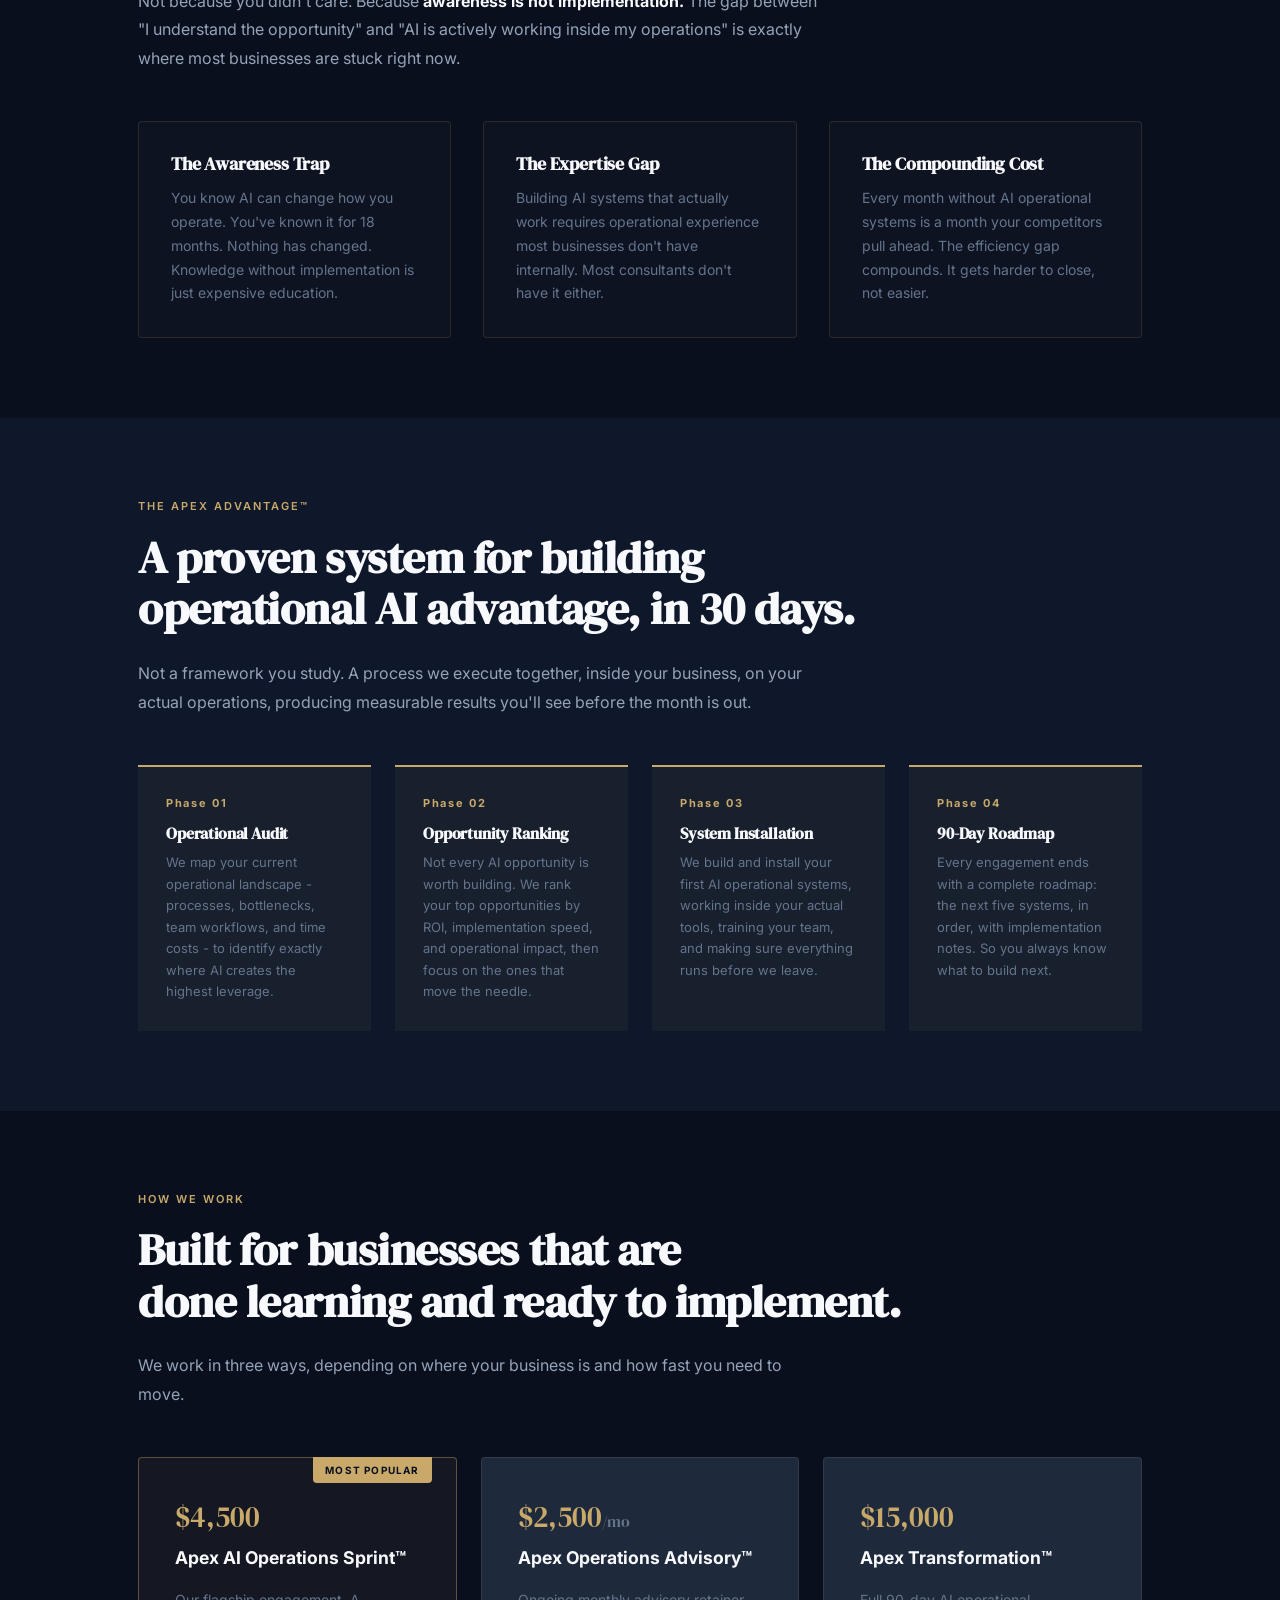
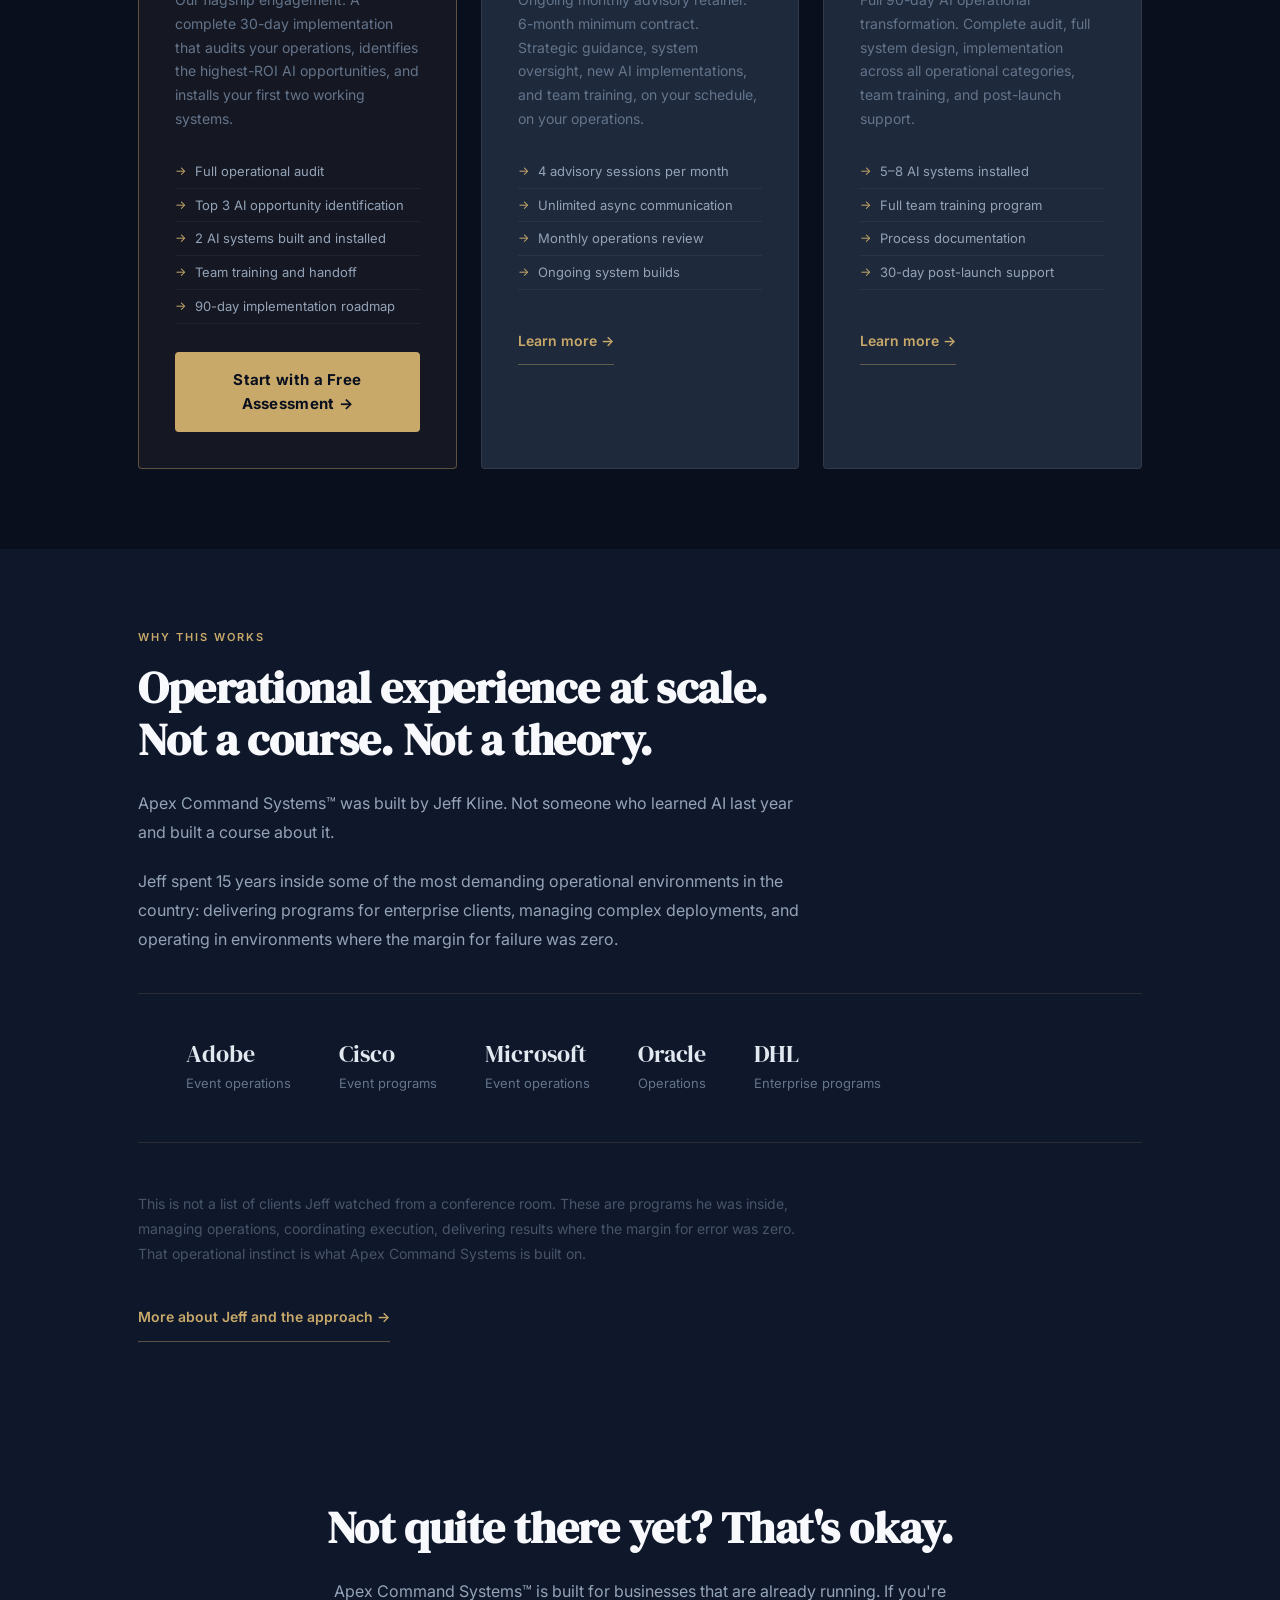
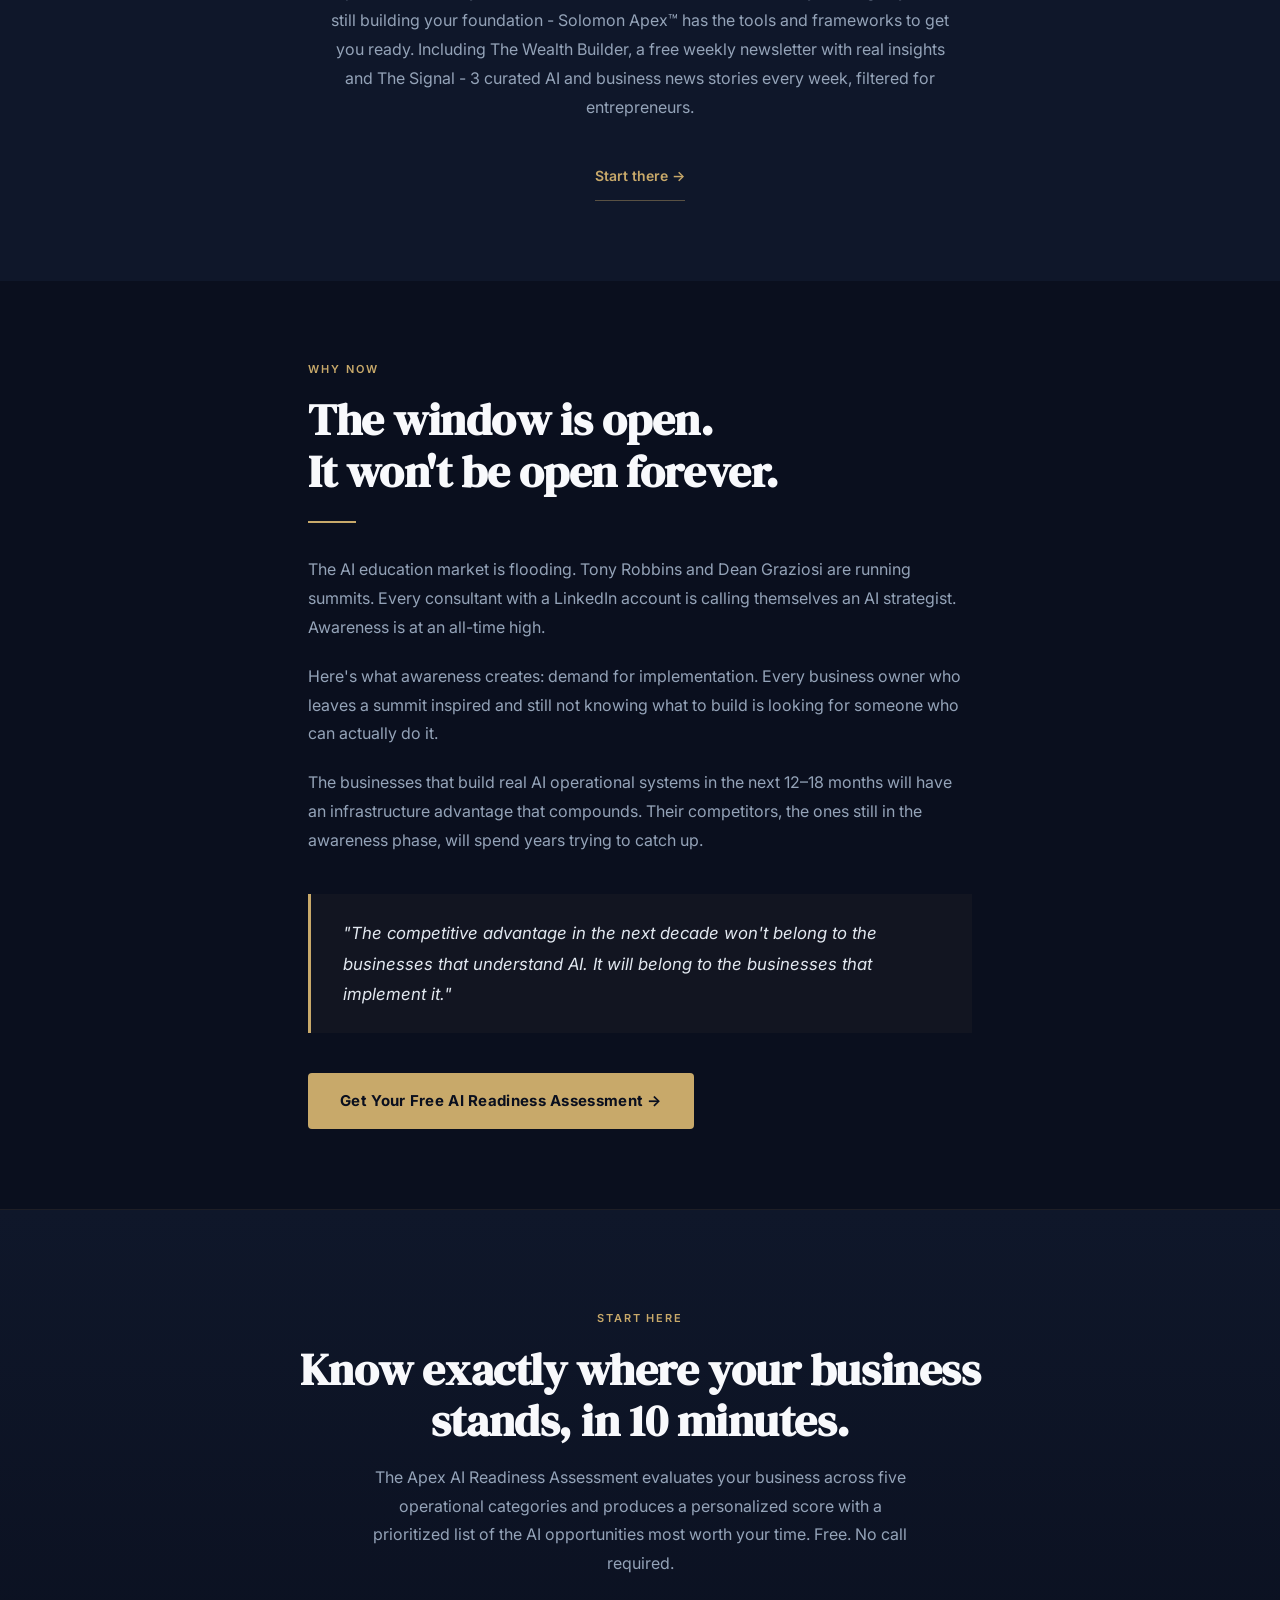
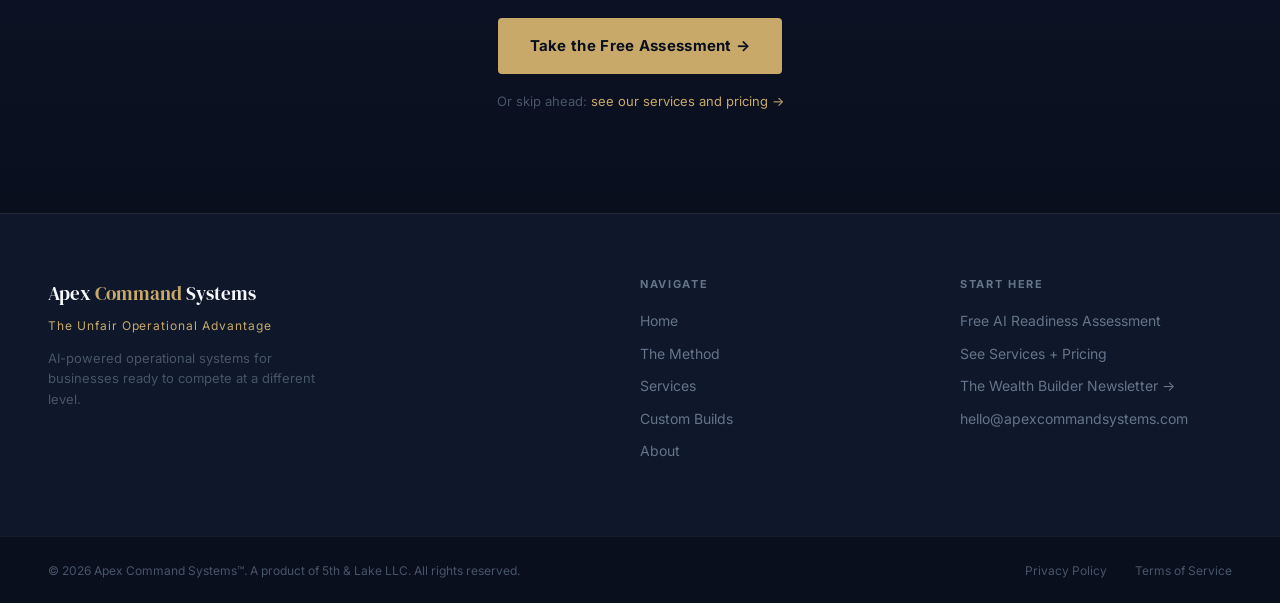
==== commit 68344a81: "Add Custom Organizational Systems page + nav update" ====
--- a/index.html
+++ b/index.html
@@ -22,6 +22,7 @@
     <div class="nav-links" id="navLinks">
       <a href="#methodology">The Method</a>
       <a href="/services.html">Services</a>
+      <a href="/custom-build.html">Custom Builds</a>
       <a href="/about.html">About</a>
       <a href="https://solomonapex.com/wealth-builder.html" target="_blank">Newsletter</a>
       <a href="/assessment.html" class="nav-cta">Get Your AI Readiness Score</a>
@@ -246,6 +247,7 @@
       <a href="/">Home</a>
       <a href="#methodology">The Method</a>
       <a href="/services.html">Services</a>
+      <a href="/custom-build.html">Custom Builds</a>
       <a href="/about.html">About</a>
     </div>
     <div class="footer-col">
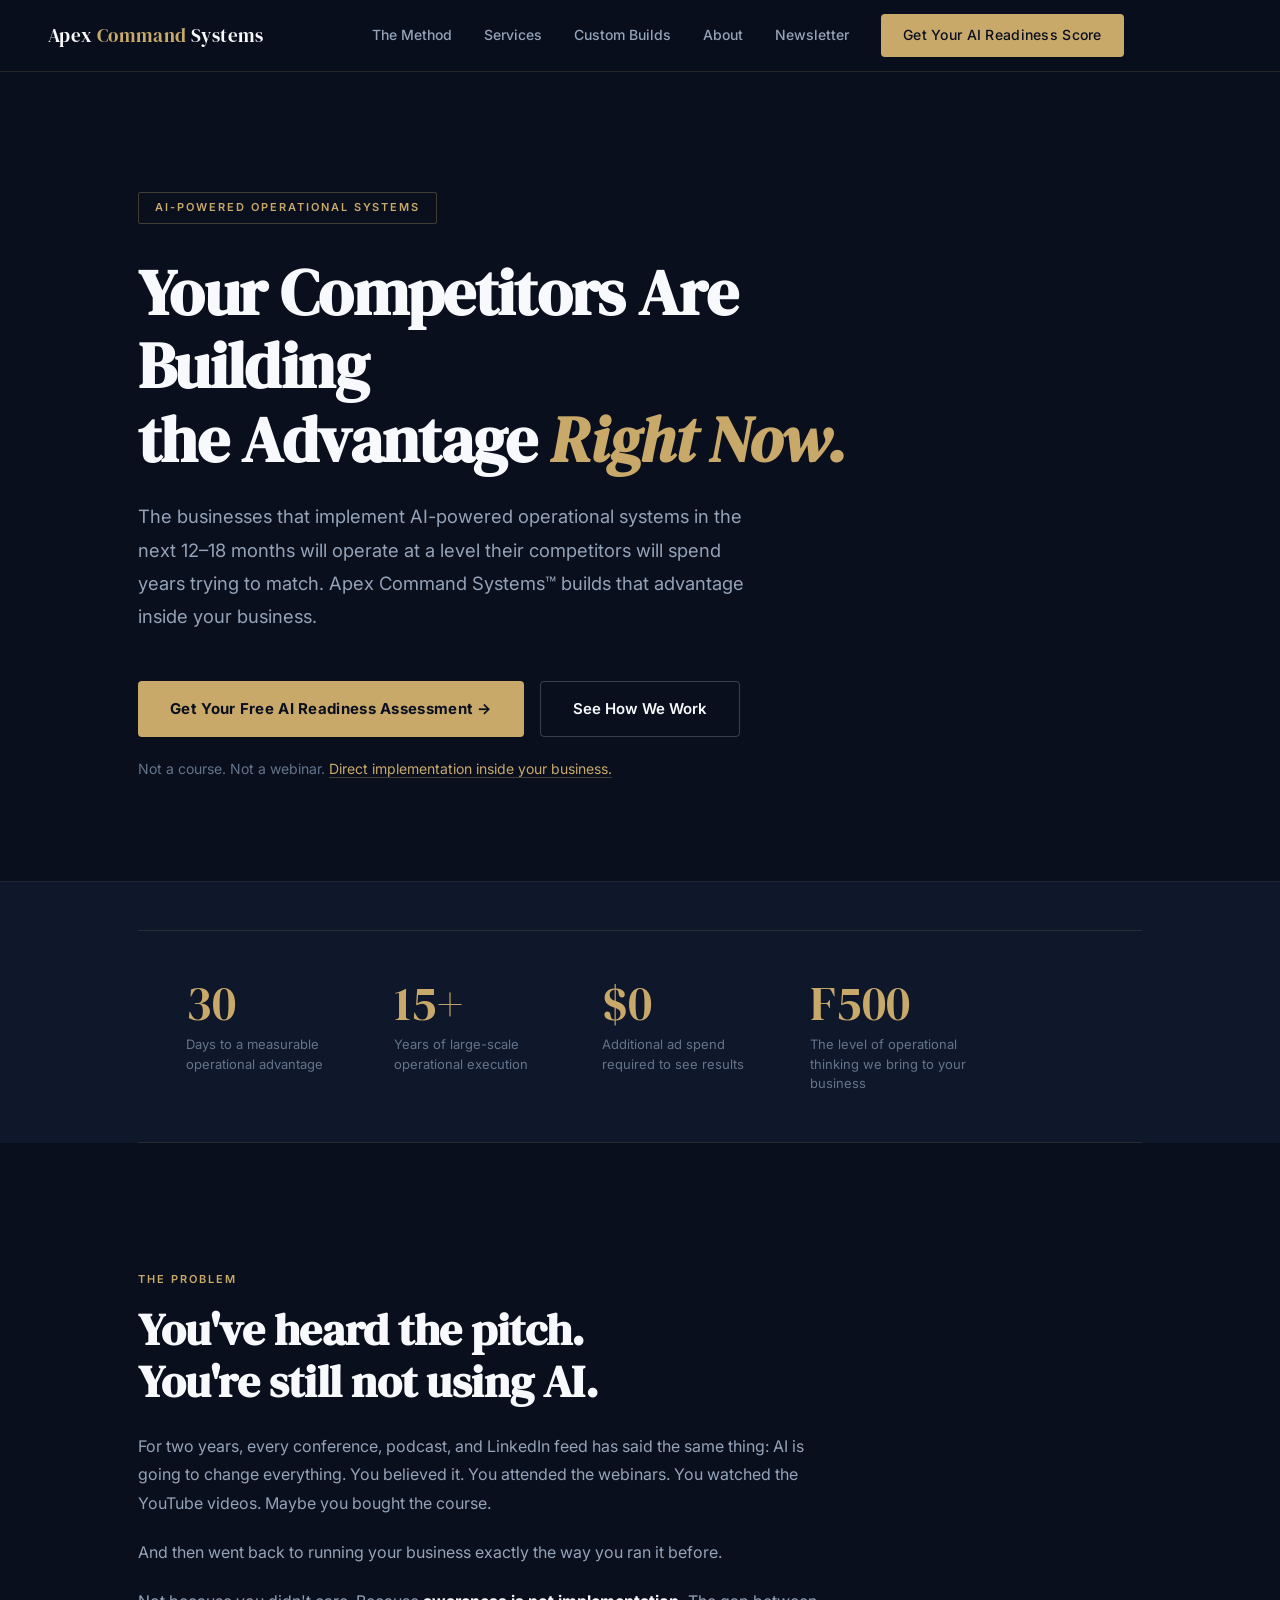
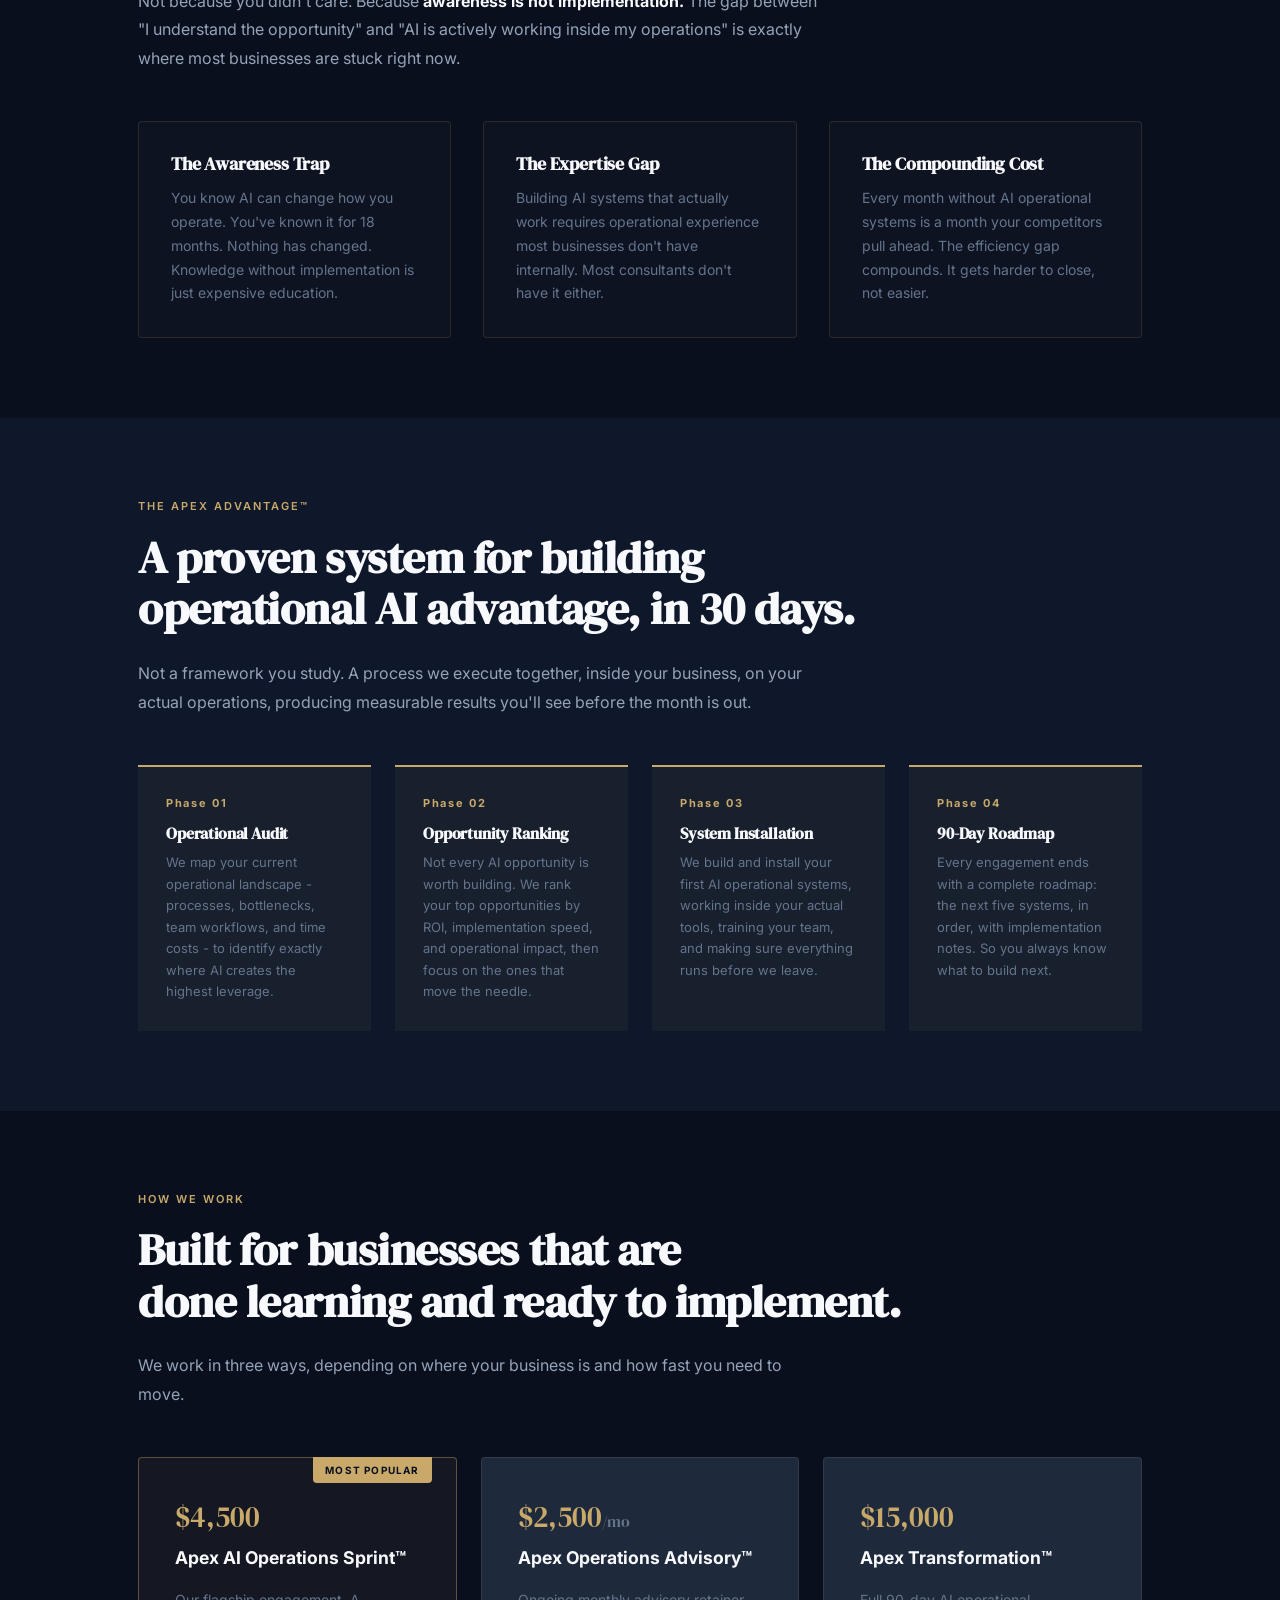
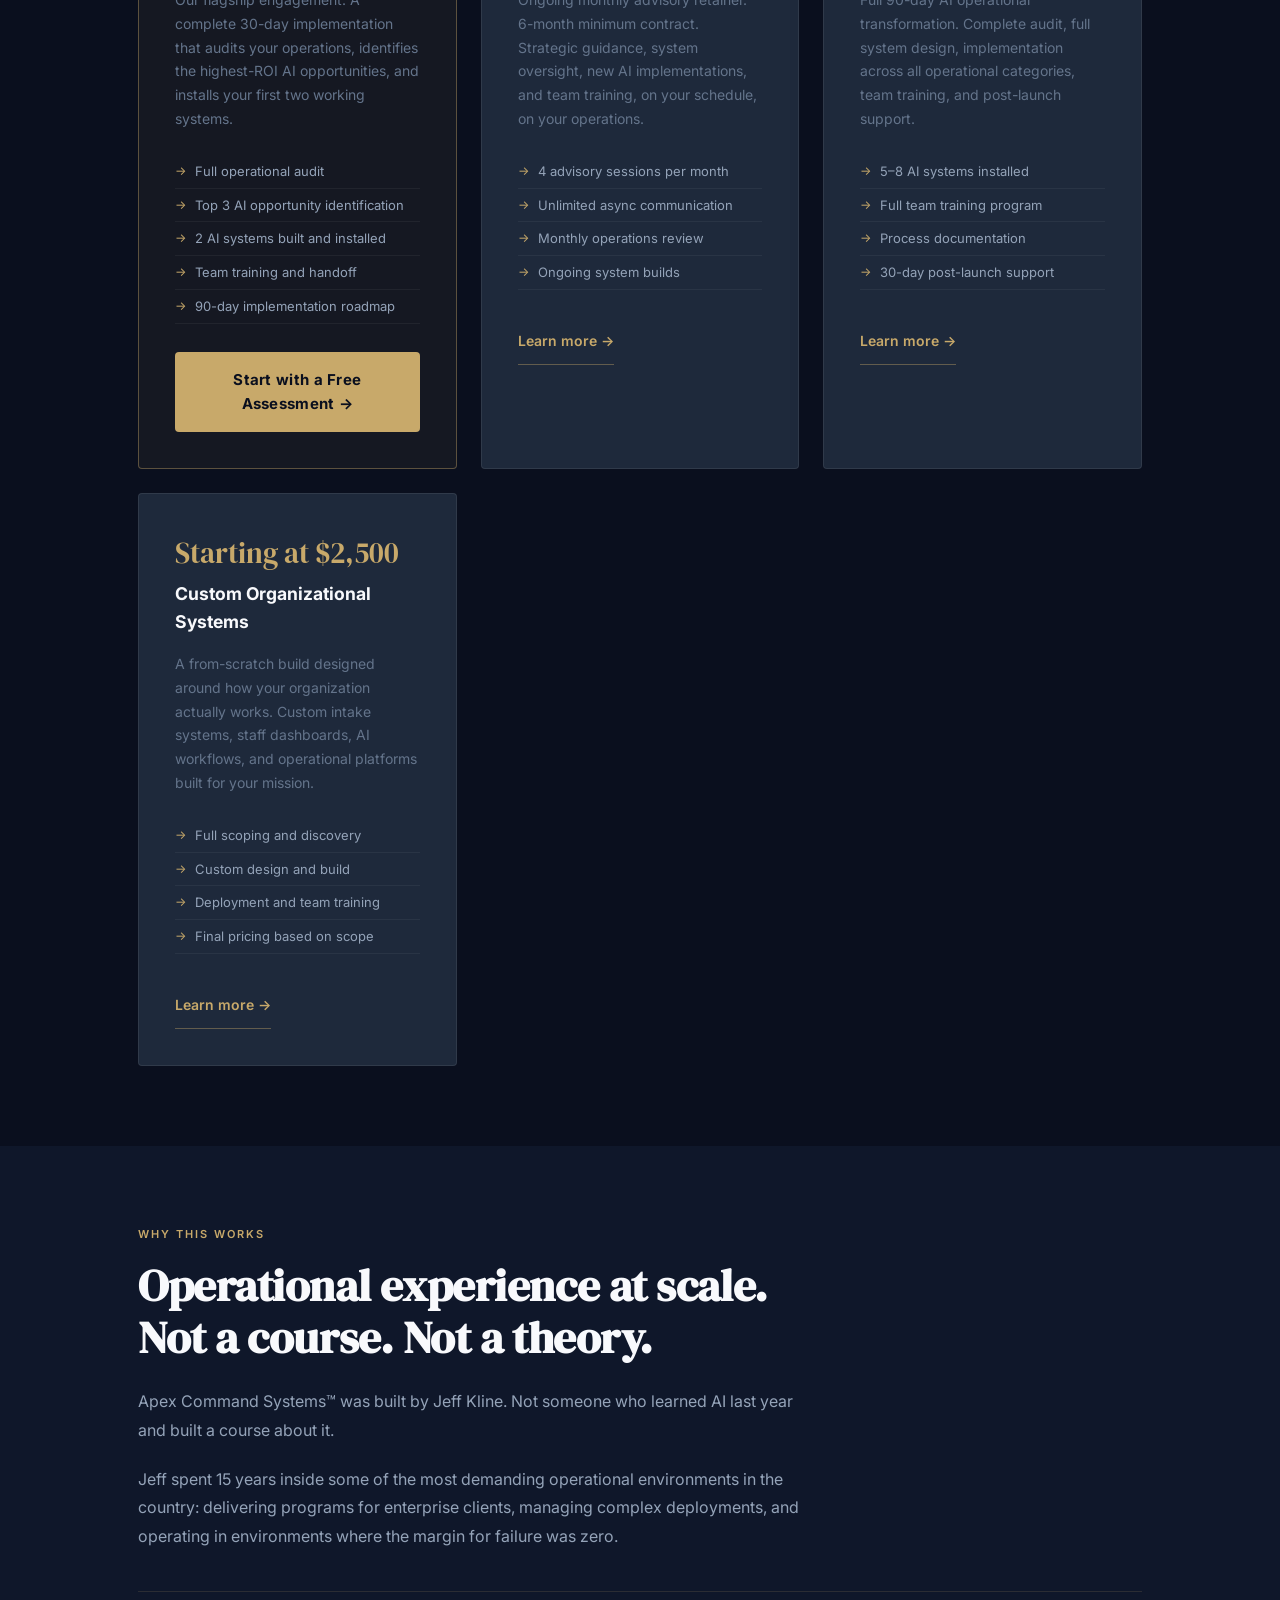
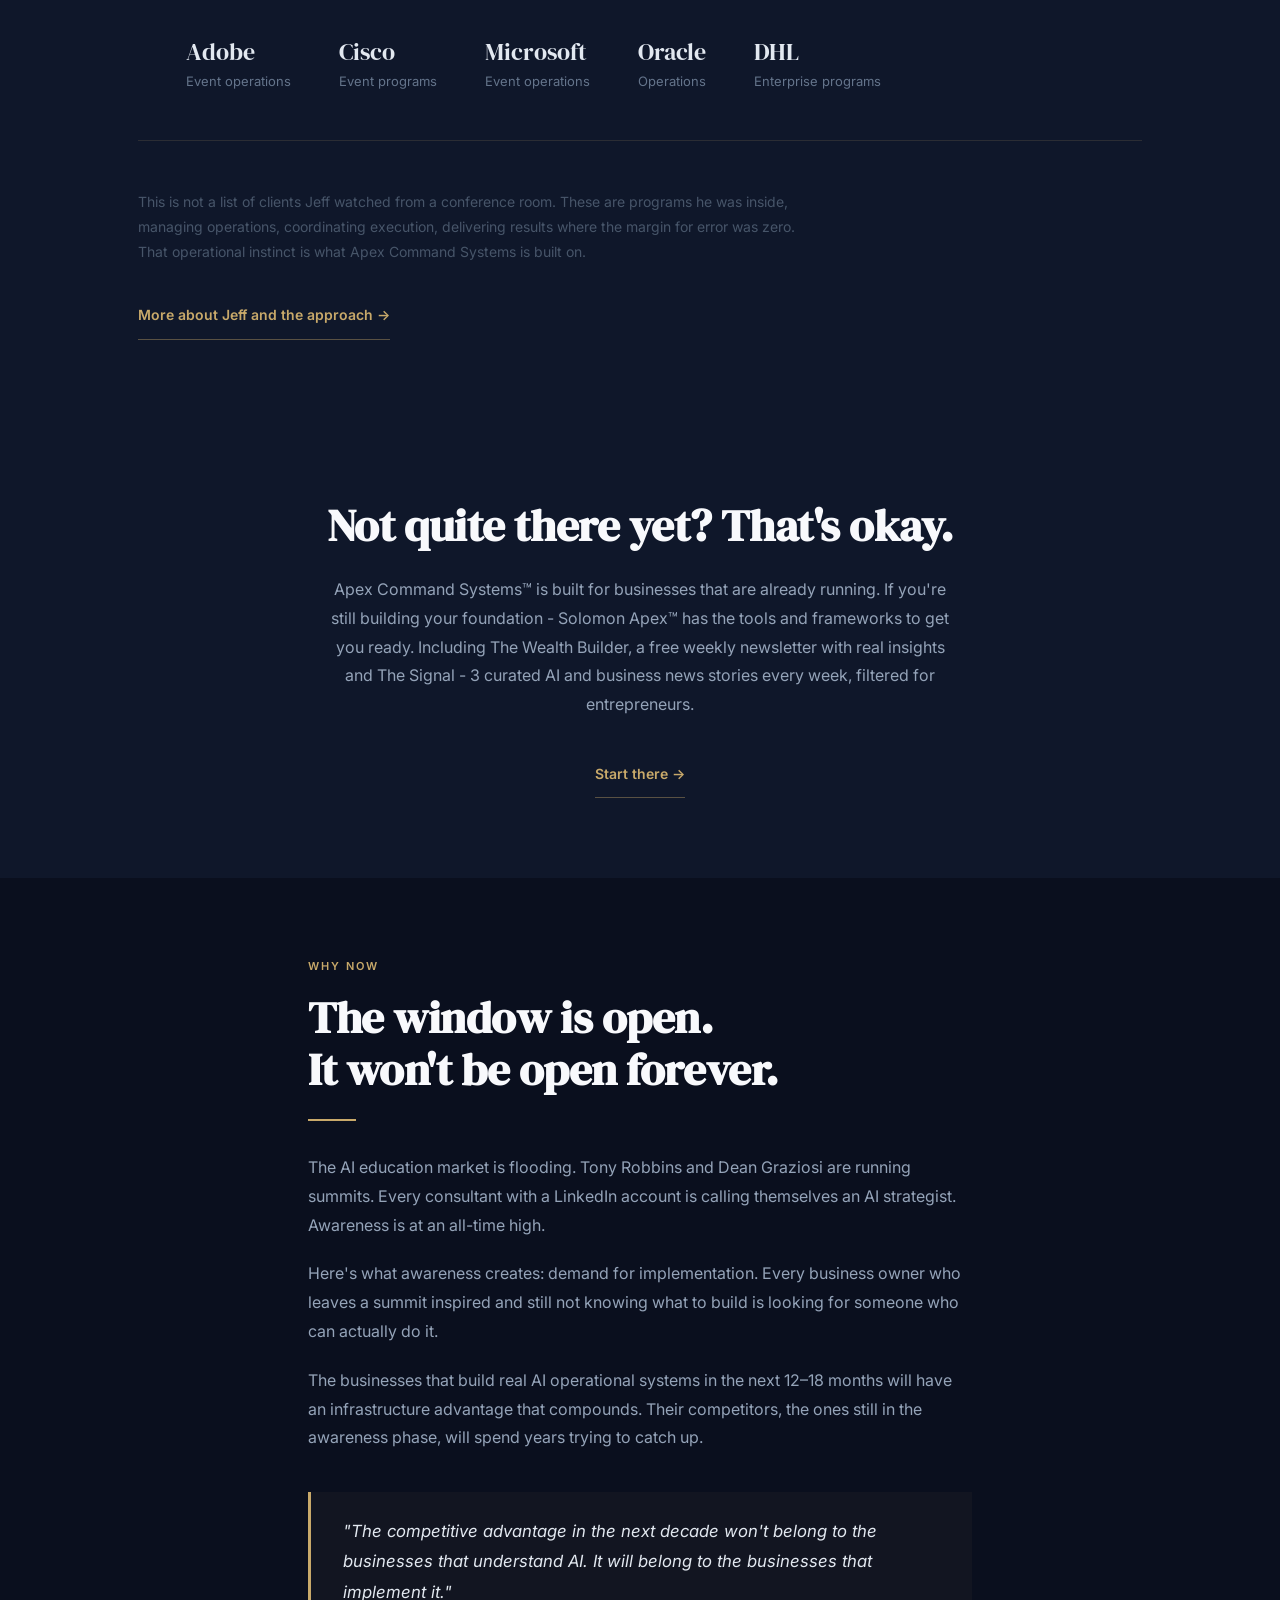
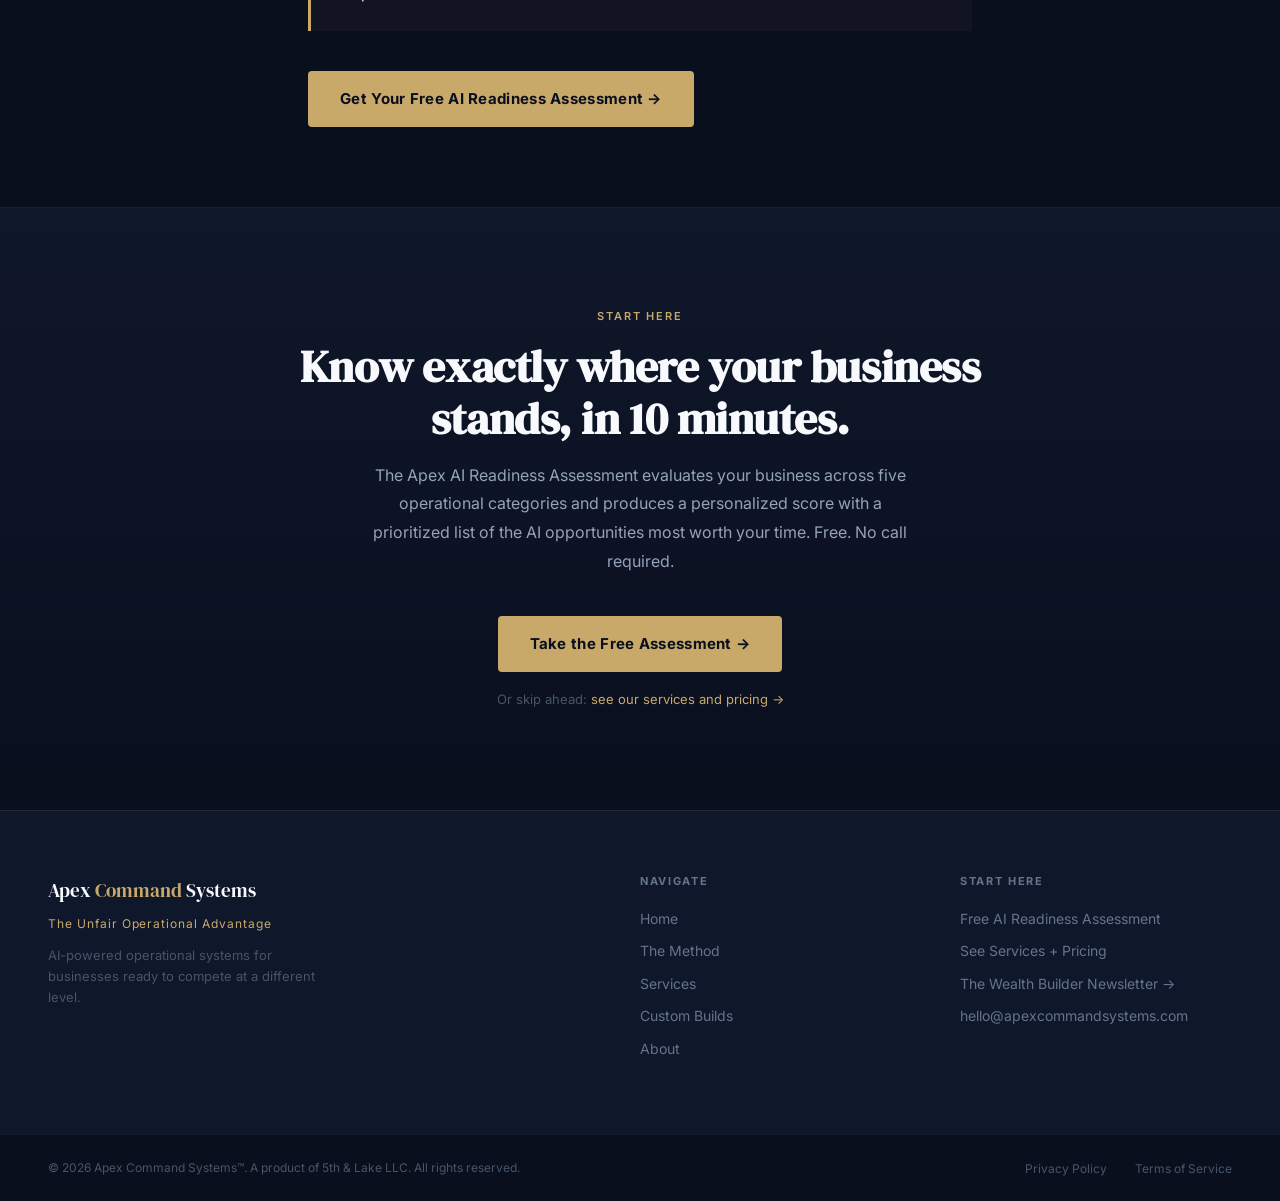
==== commit 67bd4ca1: "Add Custom Organizational Systems as featured product on homepage" ====
--- a/index.html
+++ b/index.html
@@ -166,6 +166,19 @@
         </ul>
         <a href="services.html#transformation" class="btn-ghost">Learn more →</a>
       </div>
+
+      <div class="service-card">
+        <div class="service-price">Starting at $2,500</div>
+        <div class="service-name">Custom Organizational Systems</div>
+        <div class="service-desc">A from-scratch build designed around how your organization actually works. Custom intake systems, staff dashboards, AI workflows, and operational platforms built for your mission.</div>
+        <ul class="service-includes">
+          <li>Full scoping and discovery</li>
+          <li>Custom design and build</li>
+          <li>Deployment and team training</li>
+          <li>Final pricing based on scope</li>
+        </ul>
+        <a href="/custom-build.html" class="btn-ghost">Learn more →</a>
+      </div>
     </div>
   </div>
 
